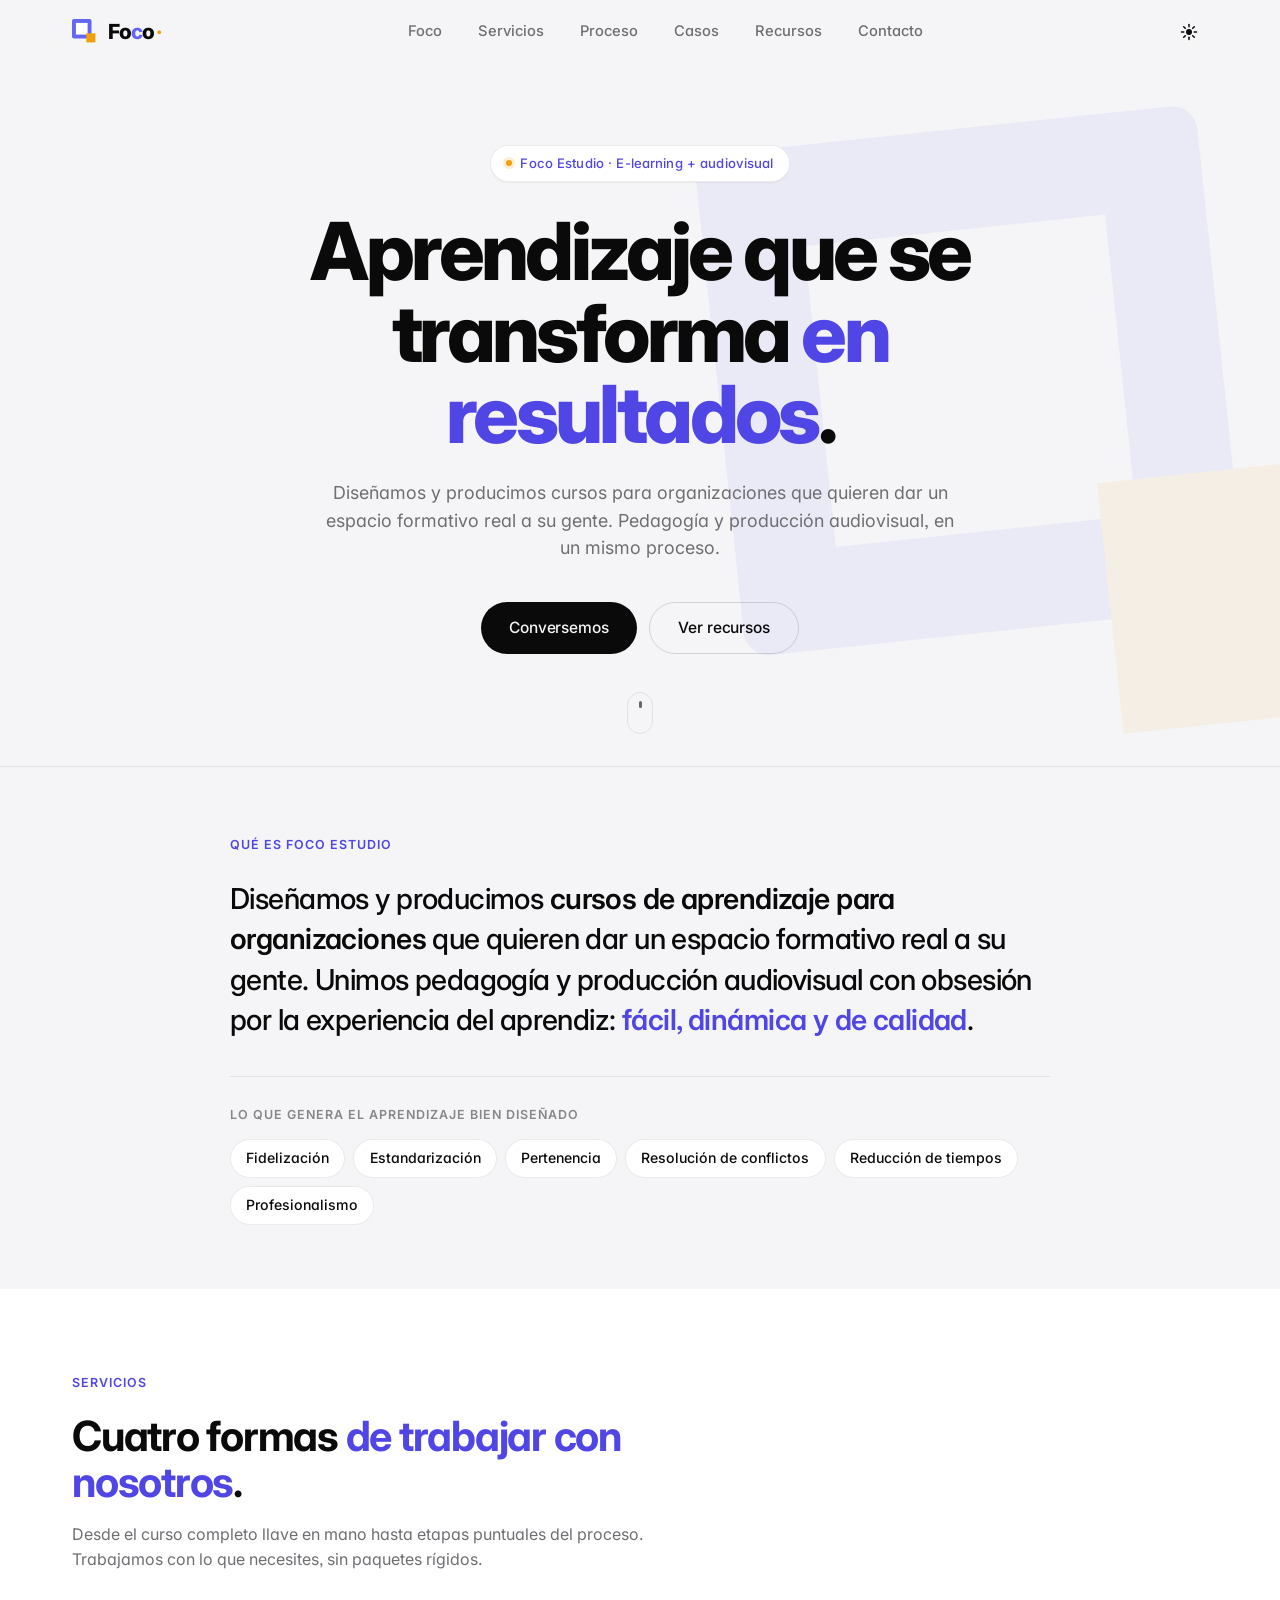
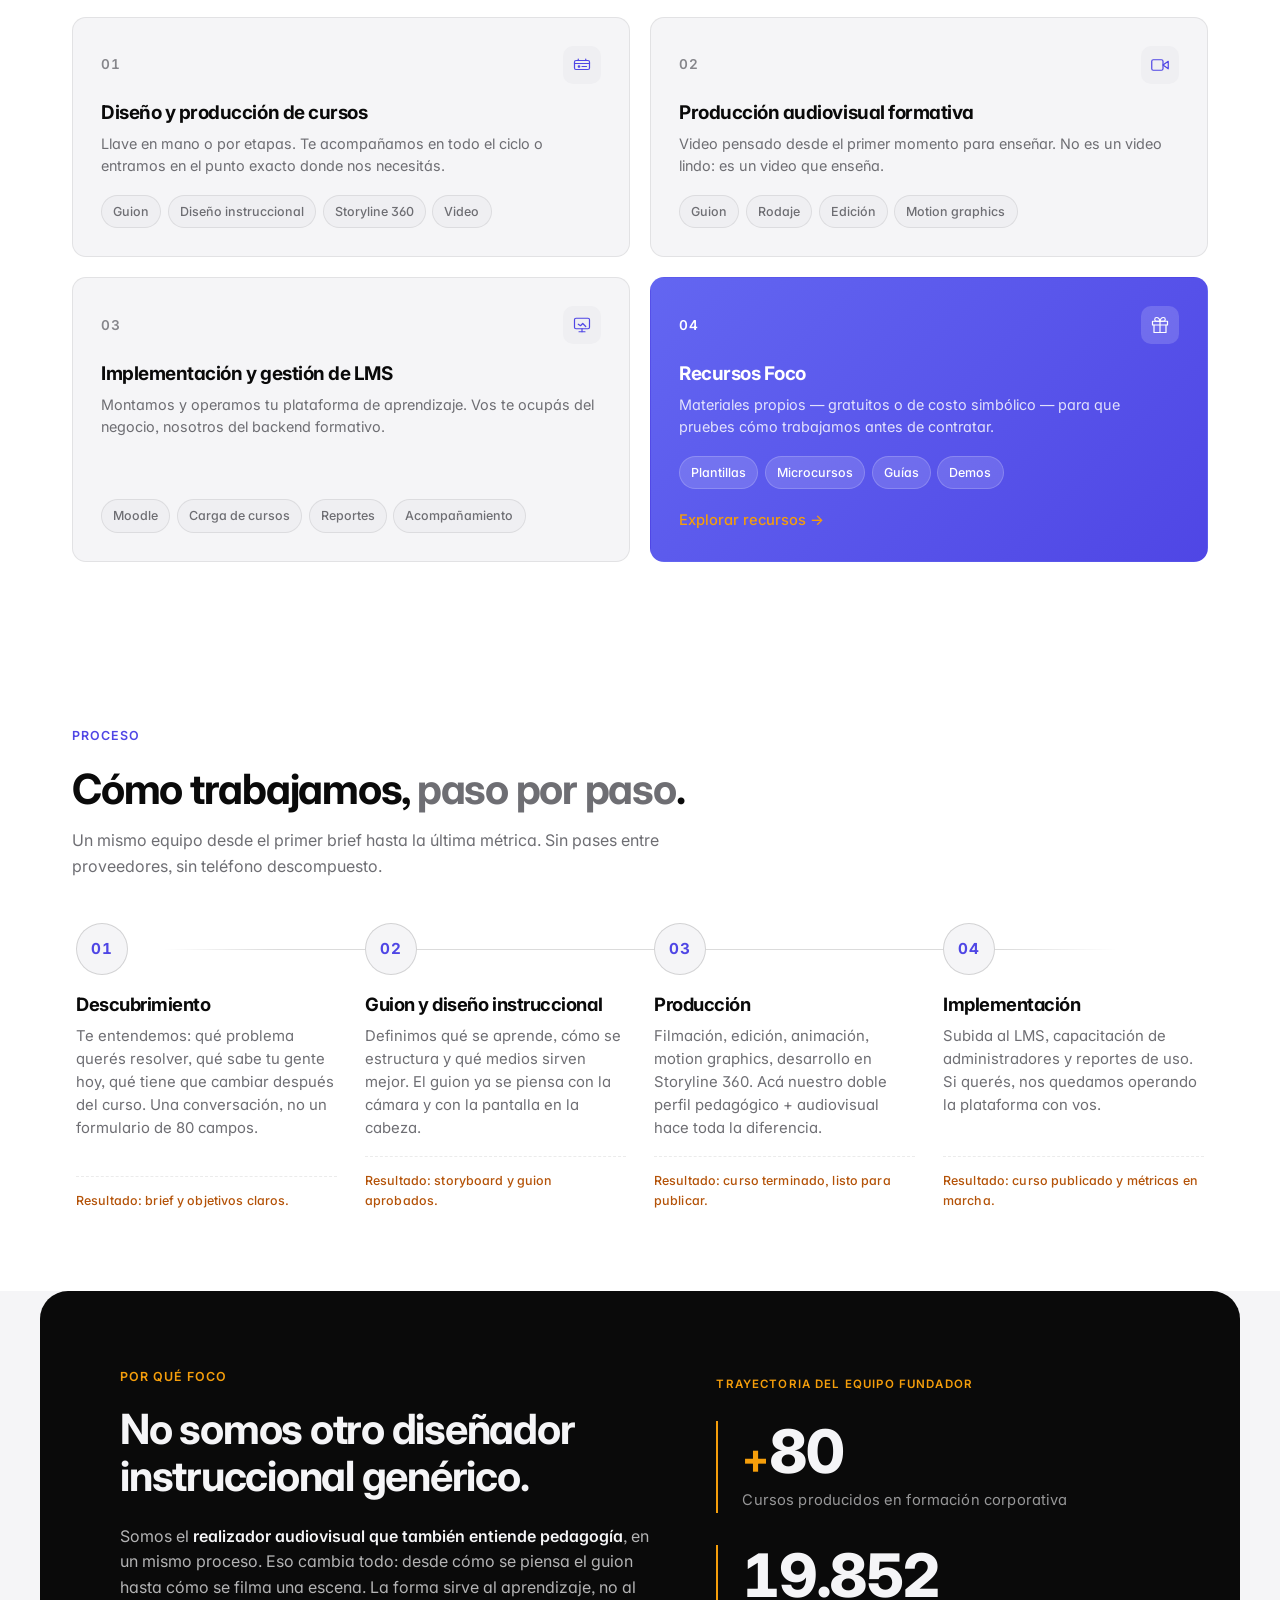
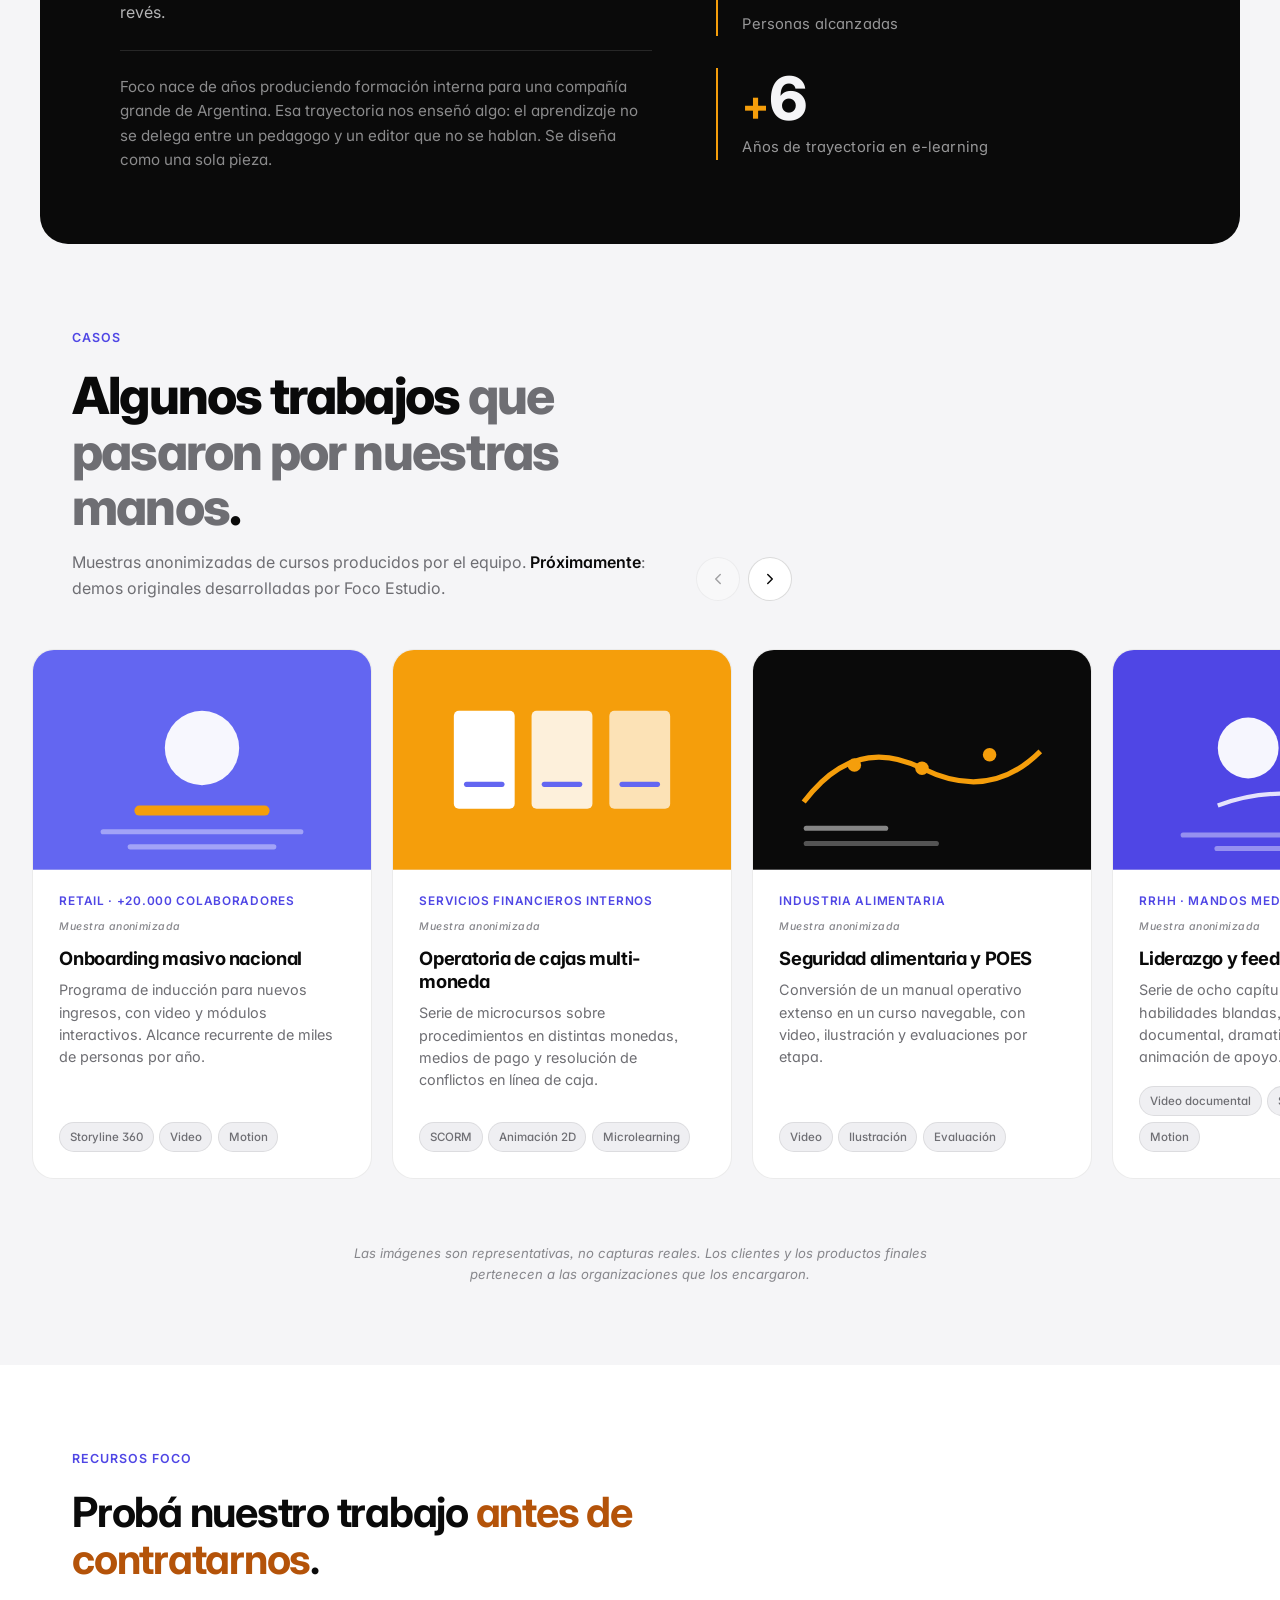
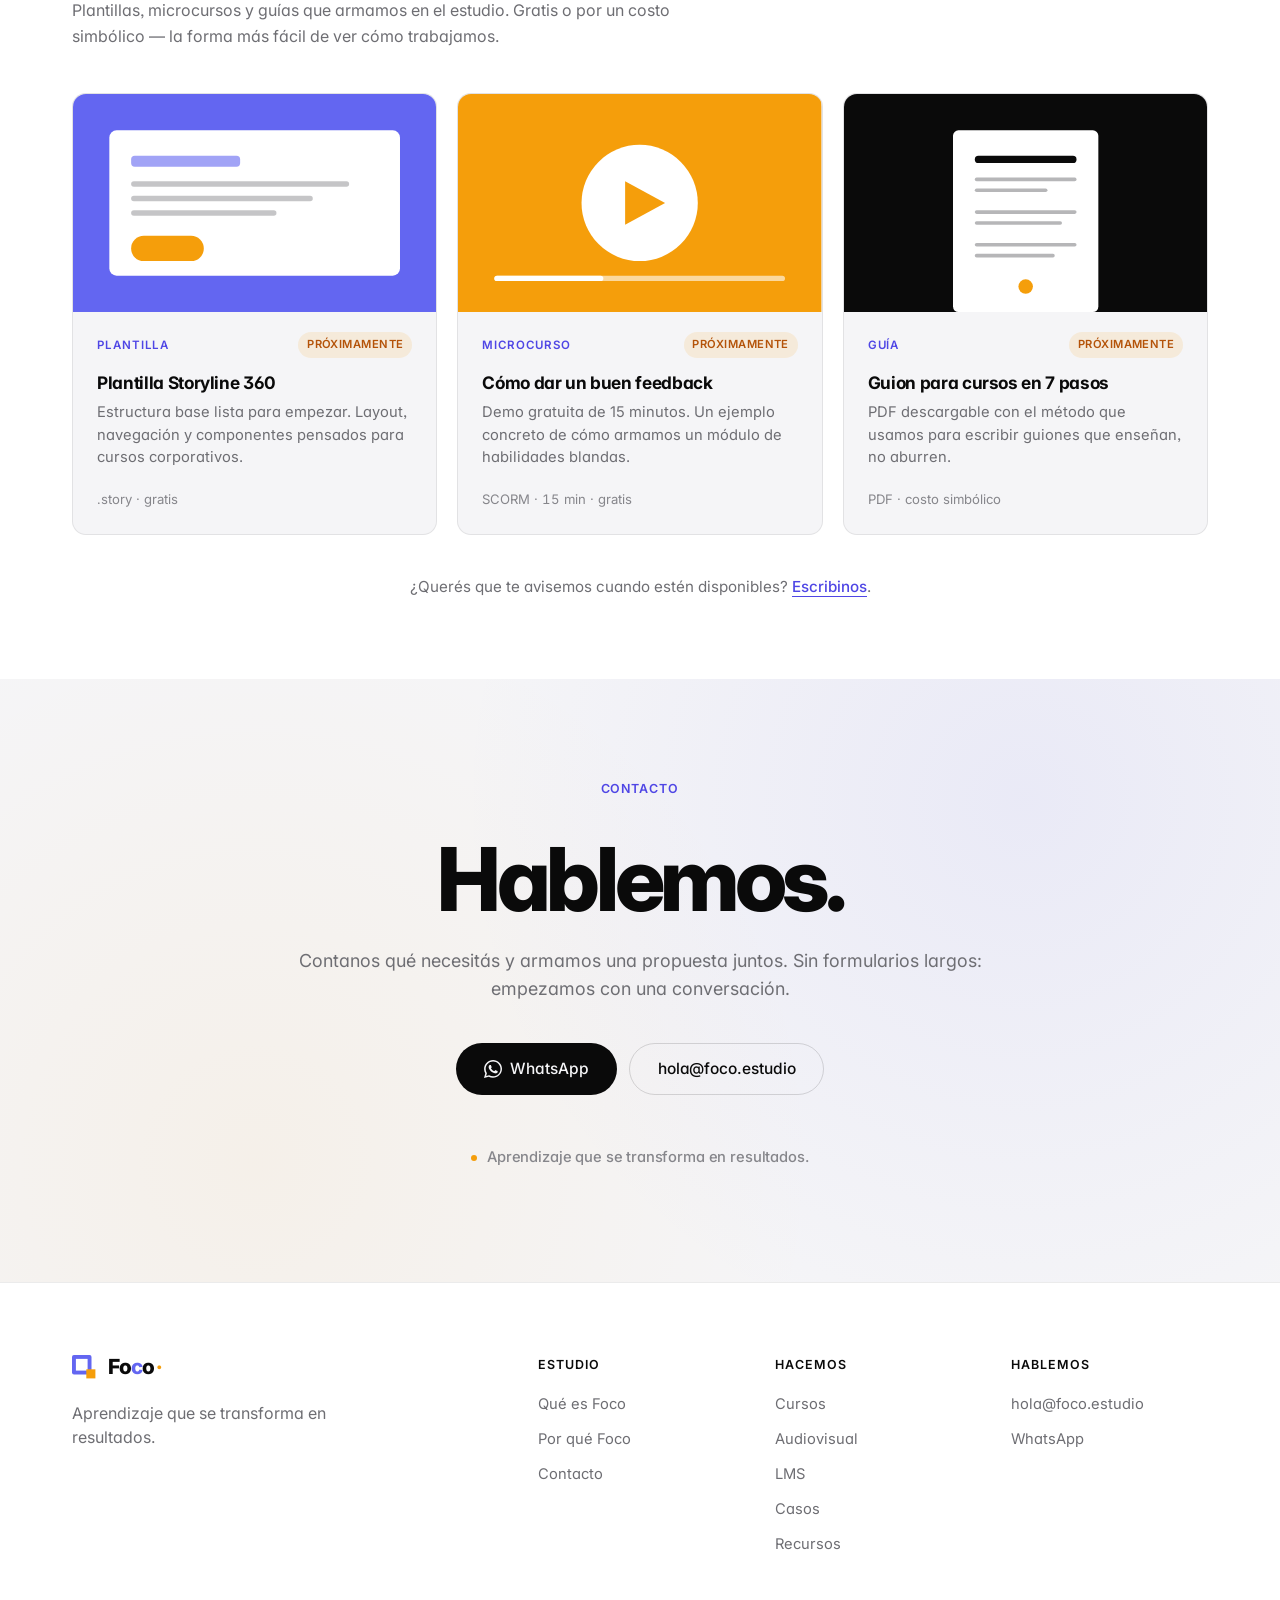
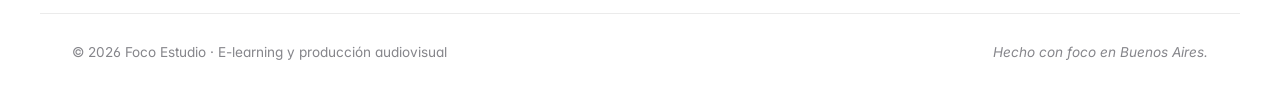
==== index.html @ a2198b1a "Add files via upload" ====
<!DOCTYPE html>
<html lang="es" data-theme="light">
<head>
  <meta charset="UTF-8">
  <meta name="viewport" content="width=device-width, initial-scale=1.0">
  <title>Foco Estudio — Aprendizaje que se transforma en resultados</title>
  <meta name="description" content="Foco Estudio diseña y produce cursos de aprendizaje para organizaciones. Une pedagogía y producción audiovisual con obsesión por la experiencia del aprendiz.">
  <meta name="theme-color" id="theme-color-meta" content="#f5f5f7">
  <link rel="canonical" href="https://focoestudio.com.ar/">
  <meta property="og:title" content="Foco Estudio — Aprendizaje que se transforma en resultados">
  <meta property="og:description" content="Estudio de e-learning y producción audiovisual. Diseñamos y producimos cursos para organizaciones que quieren dar un espacio formativo real a su gente.">
  <meta property="og:site_name" content="Foco Estudio">
  <meta property="og:type" content="website">
  <meta property="og:url" content="https://focoestudio.com.ar/">
  <meta property="og:image" content="https://focoestudio.com.ar/og-image.png">
  <meta property="og:image:width" content="1200">
  <meta property="og:image:height" content="630">
  <meta name="twitter:card" content="summary_large_image">
  <meta name="twitter:title" content="Foco Estudio — Aprendizaje que se transforma en resultados">
  <meta name="twitter:description" content="Estudio de e-learning y producción audiovisual. Diseñamos y producimos cursos para organizaciones que quieren dar un espacio formativo real a su gente.">
  <meta name="twitter:image" content="https://focoestudio.com.ar/og-image.png">

  <link rel="icon" type="image/svg+xml" href="data:image/svg+xml,%3Csvg xmlns='http://www.w3.org/2000/svg' viewBox='0 0 40 40'%3E%3Crect width='30' height='30' rx='3' fill='%236366f1'/%3E%3Crect x='6' y='6' width='18' height='18' fill='%23ffffff'/%3E%3Crect x='22' y='22' width='14' height='14' fill='%23f59e0b'/%3E%3C/svg%3E">

  <link rel="preconnect" href="https://fonts.googleapis.com">
  <link rel="preconnect" href="https://fonts.gstatic.com" crossorigin>
  <link href="https://fonts.googleapis.com/css2?family=Inter:wght@300;400;500;600;700;800;900&display=swap" rel="stylesheet">

  <link rel="stylesheet" href="style.css">
  <script>
    (function () {
      try {
        var stored = localStorage.getItem('foco-theme');
        var prefersDark = window.matchMedia('(prefers-color-scheme: dark)').matches;
        var theme = stored || (prefersDark ? 'dark' : 'light');
        document.documentElement.setAttribute('data-theme', theme);
        var meta = document.getElementById('theme-color-meta');
        if (meta) meta.setAttribute('content', theme === 'dark' ? '#0a0a0a' : '#f5f5f7');
      } catch (e) {}
    })();
  </script>
</head>
<body>

<a class="skip-link" href="#hero">Saltar al contenido</a>

<header class="nav" role="banner">
  <nav class="nav-inner" aria-label="Navegación principal">
    <a href="#hero" class="brand" aria-label="Foco Estudio — Ir al inicio">
      <svg class="brand-mark" viewBox="0 0 40 40" aria-hidden="true" focusable="false">
        <rect width="30" height="30" rx="3" fill="var(--indigo)"/>
        <rect x="6" y="6" width="18" height="18" fill="#ffffff"/>
        <rect x="22" y="22" width="14" height="14" fill="var(--amber)"/>
      </svg>
      <span class="brand-word" aria-hidden="true">
        <span>Fo</span><span class="brand-c">c</span><span>o</span><span class="brand-dot">·</span>
      </span>
    </a>

    <ul class="nav-links">
      <li><a href="#foco">Foco</a></li>
      <li><a href="#servicios">Servicios</a></li>
      <li><a href="#proceso">Proceso</a></li>
      <li><a href="#casos">Casos</a></li>
      <li><a href="#recursos">Recursos</a></li>
      <li><a href="#contacto">Contacto</a></li>
    </ul>

    <div class="nav-actions">
      <button class="theme-toggle" id="theme-toggle" type="button" aria-label="Cambiar entre modo claro y oscuro">
        <svg class="theme-icon theme-icon-sun" viewBox="0 0 24 24" aria-hidden="true" focusable="false">
          <circle cx="12" cy="12" r="4" fill="currentColor"/>
          <g stroke="currentColor" stroke-width="2" stroke-linecap="round">
            <line x1="12" y1="2" x2="12" y2="5"/>
            <line x1="12" y1="19" x2="12" y2="22"/>
            <line x1="2" y1="12" x2="5" y2="12"/>
            <line x1="19" y1="12" x2="22" y2="12"/>
            <line x1="4.93" y1="4.93" x2="7.05" y2="7.05"/>
            <line x1="16.95" y1="16.95" x2="19.07" y2="19.07"/>
            <line x1="4.93" y1="19.07" x2="7.05" y2="16.95"/>
            <line x1="16.95" y1="7.05" x2="19.07" y2="4.93"/>
          </g>
        </svg>
        <svg class="theme-icon theme-icon-moon" viewBox="0 0 24 24" aria-hidden="true" focusable="false">
          <path d="M21 12.79A9 9 0 1 1 11.21 3 7 7 0 0 0 21 12.79z" fill="currentColor"/>
        </svg>
      </button>
      <button class="menu-toggle" id="menu-toggle" type="button" aria-label="Abrir menú" aria-expanded="false" aria-controls="mobile-menu">
        <span></span><span></span><span></span>
      </button>
    </div>
  </nav>

  <div class="mobile-menu" id="mobile-menu" hidden>
    <ul>
      <li><a href="#foco">Foco</a></li>
      <li><a href="#servicios">Servicios</a></li>
      <li><a href="#proceso">Proceso</a></li>
      <li><a href="#casos">Casos</a></li>
      <li><a href="#por-que">Por qué</a></li>
      <li><a href="#recursos">Recursos</a></li>
      <li><a href="#contacto">Contacto</a></li>
    </ul>
  </div>
</header>

<main>
  <!-- ========== HERO ========== -->
  <section class="hero" id="hero">
    <div class="hero-bg" aria-hidden="true">
      <svg viewBox="0 0 400 400" class="hero-symbol" preserveAspectRatio="xMidYMid meet">
        <rect x="20" y="20" width="280" height="280" rx="14" fill="var(--indigo)"/>
        <rect x="76" y="76" width="168" height="168" fill="var(--bg)"/>
        <rect x="224" y="224" width="140" height="140" fill="var(--amber)"/>
      </svg>
    </div>

    <div class="hero-content">
      <span class="eyebrow">Foco Estudio · E-learning + audiovisual</span>
      <h1 class="hero-title">
        Aprendizaje que se transforma <span class="hero-accent">en resultados</span>.
      </h1>
      <p class="hero-sub">
        Diseñamos y producimos cursos para organizaciones que quieren dar un espacio formativo real a su gente. Pedagogía y producción audiovisual, en un mismo proceso.
      </p>
      <div class="hero-cta">
        <a href="#contacto" class="btn btn-primary">Conversemos</a>
        <a href="#recursos" class="btn btn-ghost">Ver recursos</a>
      </div>
    </div>

    <a href="#foco" class="hero-scroll" aria-label="Ir a la siguiente sección">
      <span></span>
    </a>
  </section>

  <!-- ========== QUÉ ES FOCO (narrativa) ========== -->
  <section class="section section-narrative section-divider" id="foco">
    <div class="section-inner">
      <div class="narrative reveal">
        <span class="section-eyebrow">Qué es Foco Estudio</span>
        <p class="narrative-lead">
          Diseñamos y producimos <strong>cursos de aprendizaje para organizaciones</strong> que quieren dar un espacio formativo real a su gente. Unimos pedagogía y producción audiovisual con obsesión por la experiencia del aprendiz: <em>fácil, dinámica y de calidad</em>.
        </p>
        <div class="narrative-foot">
          <span class="narrative-foot-label">Lo que genera el aprendizaje bien diseñado</span>
          <ul class="pills">
            <li>Fidelización</li>
            <li>Estandarización</li>
            <li>Pertenencia</li>
            <li>Resolución de conflictos</li>
            <li>Reducción de tiempos</li>
            <li>Profesionalismo</li>
          </ul>
        </div>
      </div>
    </div>
  </section>

  <!-- ========== SERVICIOS ========== -->
  <section class="section section-alt" id="servicios">
    <div class="section-inner">
      <header class="section-header reveal">
        <span class="section-eyebrow">Servicios</span>
        <h2 class="section-title">
          Cuatro formas <span class="text-indigo">de trabajar con nosotros</span>.
        </h2>
        <p class="section-lead">
          Desde el curso completo llave en mano hasta etapas puntuales del proceso. Trabajamos con lo que necesites, sin paquetes rígidos.
        </p>
      </header>

      <div class="services">
        <article class="service-card reveal">
          <div class="service-head">
            <span class="service-num">01</span>
            <span class="service-icon" aria-hidden="true">
              <svg viewBox="0 0 24 24" fill="none" stroke="currentColor" stroke-width="1.6" stroke-linecap="round" stroke-linejoin="round">
                <rect x="2" y="6" width="20" height="12" rx="2"/>
                <path d="M2 10h20"/>
                <path d="M7 6V4M17 6V4"/>
                <circle cx="8" cy="14" r="1" fill="currentColor"/>
                <path d="M12 14h6"/>
              </svg>
            </span>
          </div>
          <h3 class="service-title">Diseño y producción de cursos</h3>
          <p class="service-desc">Llave en mano o por etapas. Te acompañamos en todo el ciclo o entramos en el punto exacto donde nos necesitás.</p>
          <ul class="service-tags">
            <li>Guion</li>
            <li>Diseño instruccional</li>
            <li>Storyline 360</li>
            <li>Video</li>
          </ul>
        </article>

        <article class="service-card reveal">
          <div class="service-head">
            <span class="service-num">02</span>
            <span class="service-icon" aria-hidden="true">
              <svg viewBox="0 0 24 24" fill="none" stroke="currentColor" stroke-width="1.6" stroke-linecap="round" stroke-linejoin="round">
                <polygon points="23 7 16 12 23 17 23 7"/>
                <rect x="1" y="5" width="15" height="14" rx="2"/>
              </svg>
            </span>
          </div>
          <h3 class="service-title">Producción audiovisual formativa</h3>
          <p class="service-desc">Video pensado desde el primer momento para enseñar. No es un video lindo: es un video que enseña.</p>
          <ul class="service-tags">
            <li>Guion</li>
            <li>Rodaje</li>
            <li>Edición</li>
            <li>Motion graphics</li>
          </ul>
        </article>

        <article class="service-card reveal">
          <div class="service-head">
            <span class="service-num">03</span>
            <span class="service-icon" aria-hidden="true">
              <svg viewBox="0 0 24 24" fill="none" stroke="currentColor" stroke-width="1.6" stroke-linecap="round" stroke-linejoin="round">
                <rect x="2" y="3" width="20" height="14" rx="2"/>
                <line x1="8" y1="21" x2="16" y2="21"/>
                <line x1="12" y1="17" x2="12" y2="21"/>
                <path d="M7 11l3 2 3-3 4 4"/>
              </svg>
            </span>
          </div>
          <h3 class="service-title">Implementación y gestión de LMS</h3>
          <p class="service-desc">Montamos y operamos tu plataforma de aprendizaje. Vos te ocupás del negocio, nosotros del backend formativo.</p>
          <ul class="service-tags">
            <li>Moodle</li>
            <li>Carga de cursos</li>
            <li>Reportes</li>
            <li>Acompañamiento</li>
          </ul>
        </article>

        <article class="service-card service-card-feature reveal">
          <div class="service-head">
            <span class="service-num">04</span>
            <span class="service-icon" aria-hidden="true">
              <svg viewBox="0 0 24 24" fill="none" stroke="currentColor" stroke-width="1.6" stroke-linecap="round" stroke-linejoin="round">
                <polyline points="20 12 20 22 4 22 4 12"/>
                <rect x="2" y="7" width="20" height="5"/>
                <line x1="12" y1="22" x2="12" y2="7"/>
                <path d="M12 7H7.5a2.5 2.5 0 0 1 0-5C11 2 12 7 12 7z"/>
                <path d="M12 7h4.5a2.5 2.5 0 0 0 0-5C13 2 12 7 12 7z"/>
              </svg>
            </span>
          </div>
          <h3 class="service-title">Recursos Foco</h3>
          <p class="service-desc">Materiales propios — gratuitos o de costo simbólico — para que pruebes cómo trabajamos antes de contratar.</p>
          <ul class="service-tags">
            <li>Plantillas</li>
            <li>Microcursos</li>
            <li>Guías</li>
            <li>Demos</li>
          </ul>
          <a href="#recursos" class="service-link">Explorar recursos →</a>
        </article>
      </div>
    </div>
  </section>

  <!-- ========== PROCESO ========== -->
  <section class="section section-alt" id="proceso">
    <div class="section-inner">
      <header class="section-header reveal">
        <span class="section-eyebrow">Proceso</span>
        <h2 class="section-title">
          Cómo trabajamos, <span class="text-muted">paso por paso</span>.
        </h2>
        <p class="section-lead">
          Un mismo equipo desde el primer brief hasta la última métrica. Sin pases entre proveedores, sin teléfono descompuesto.
        </p>
      </header>

      <ol class="process">
        <li class="process-step reveal">
          <div class="process-num">01</div>
          <h3 class="process-title">Descubrimiento</h3>
          <p class="process-desc">Te entendemos: qué problema querés resolver, qué sabe tu gente hoy, qué tiene que cambiar después del curso. Una conversación, no un formulario de 80 campos.</p>
          <span class="process-out">Resultado: brief y objetivos claros.</span>
        </li>
        <li class="process-step reveal">
          <div class="process-num">02</div>
          <h3 class="process-title">Guion y diseño instruccional</h3>
          <p class="process-desc">Definimos qué se aprende, cómo se estructura y qué medios sirven mejor. El guion ya se piensa con la cámara y con la pantalla en la cabeza.</p>
          <span class="process-out">Resultado: storyboard y guion aprobados.</span>
        </li>
        <li class="process-step reveal">
          <div class="process-num">03</div>
          <h3 class="process-title">Producción</h3>
          <p class="process-desc">Filmación, edición, animación, motion graphics, desarrollo en Storyline 360. Acá nuestro doble perfil pedagógico + audiovisual hace toda la diferencia.</p>
          <span class="process-out">Resultado: curso terminado, listo para publicar.</span>
        </li>
        <li class="process-step reveal">
          <div class="process-num">04</div>
          <h3 class="process-title">Implementación</h3>
          <p class="process-desc">Subida al LMS, capacitación de administradores y reportes de uso. Si querés, nos quedamos operando la plataforma con vos.</p>
          <span class="process-out">Resultado: curso publicado y métricas en marcha.</span>
        </li>
      </ol>
    </div>
  </section>

  <!-- ========== POR QUÉ FOCO ========== -->
  <section class="section section-dark" id="por-que">
    <div class="section-inner">
      <div class="why-grid">
        <header class="why-text reveal">
          <span class="section-eyebrow">Por qué Foco</span>
          <h2 class="section-title">
            No somos otro diseñador instruccional genérico.
          </h2>
          <p class="section-lead">
            Somos el <strong>realizador audiovisual que también entiende pedagogía</strong>, en un mismo proceso. Eso cambia todo: desde cómo se piensa el guion hasta cómo se filma una escena. La forma sirve al aprendizaje, no al revés.
          </p>
          <p class="why-note">
            Foco nace de años produciendo formación interna para una compañía grande de Argentina. Esa trayectoria nos enseñó algo: el aprendizaje no se delega entre un pedagogo y un editor que no se hablan. Se diseña como una sola pieza.
          </p>
        </header>

        <div class="stats-wrap">
          <span class="stats-eyebrow">Trayectoria del equipo fundador</span>
          <ul class="stats">
            <li class="stat reveal">
              <span class="stat-num"><span class="stat-plus">+</span>80</span>
              <span class="stat-label">Cursos producidos en formación corporativa</span>
            </li>
            <li class="stat reveal">
              <span class="stat-num">19.852</span>
              <span class="stat-label">Personas alcanzadas</span>
            </li>
            <li class="stat reveal">
              <span class="stat-num"><span class="stat-plus">+</span>6</span>
              <span class="stat-label">Años de trayectoria en e-learning</span>
            </li>
          </ul>
        </div>
      </div>
    </div>
  </section>

  <!-- ========== CASOS (primaria, carrusel horizontal) ========== -->
  <section class="section section-cases" id="casos">
    <div class="section-inner">
      <header class="section-header section-header-row reveal">
        <div class="section-header-text">
          <span class="section-eyebrow">Casos</span>
          <h2 class="section-title section-title-lg">
            Algunos trabajos <span class="text-muted">que pasaron por nuestras manos</span>.
          </h2>
          <p class="section-lead">
            Muestras anonimizadas de cursos producidos por el equipo. <strong>Próximamente</strong>: demos originales desarrolladas por Foco Estudio.
          </p>
        </div>
        <div class="cases-controls" role="group" aria-label="Navegar casos">
          <button class="cases-arrow" type="button" data-cases-prev aria-label="Caso anterior">
            <svg viewBox="0 0 24 24" fill="none" stroke="currentColor" stroke-width="2" stroke-linecap="round" stroke-linejoin="round" aria-hidden="true"><polyline points="15 18 9 12 15 6"/></svg>
          </button>
          <button class="cases-arrow" type="button" data-cases-next aria-label="Caso siguiente">
            <svg viewBox="0 0 24 24" fill="none" stroke="currentColor" stroke-width="2" stroke-linecap="round" stroke-linejoin="round" aria-hidden="true"><polyline points="9 18 15 12 9 6"/></svg>
          </button>
        </div>
      </header>
    </div>

    <div class="cases-scroller" data-cases-scroller tabindex="0" aria-label="Casos (deslizá o usá las flechas)">
        <article class="case-card reveal">
          <div class="case-visual case-v-1" aria-hidden="true">
            <svg viewBox="0 0 200 130" preserveAspectRatio="none">
              <rect width="200" height="130" fill="var(--indigo)"/>
              <circle cx="100" cy="58" r="22" fill="var(--bg-alt)" opacity="0.95"/>
              <rect x="60" y="92" width="80" height="6" rx="3" fill="var(--amber)"/>
              <rect x="40" y="106" width="120" height="3" rx="1.5" fill="var(--bg-alt)" opacity="0.4"/>
              <rect x="56" y="115" width="88" height="3" rx="1.5" fill="var(--bg-alt)" opacity="0.4"/>
            </svg>
          </div>
          <div class="case-body">
            <div class="case-meta">
              <span class="case-sector">Retail · +20.000 colaboradores</span>
              <span class="case-anon">Muestra anonimizada</span>
            </div>
            <h3 class="case-title">Onboarding masivo nacional</h3>
            <p class="case-desc">Programa de inducción para nuevos ingresos, con video y módulos interactivos. Alcance recurrente de miles de personas por año.</p>
            <ul class="case-tags">
              <li>Storyline 360</li>
              <li>Video</li>
              <li>Motion</li>
            </ul>
          </div>
        </article>

        <article class="case-card reveal">
          <div class="case-visual case-v-2" aria-hidden="true">
            <svg viewBox="0 0 200 130" preserveAspectRatio="none">
              <rect width="200" height="130" fill="var(--amber)"/>
              <rect x="36" y="36" width="36" height="58" rx="3" fill="var(--bg-alt)"/>
              <rect x="82" y="36" width="36" height="58" rx="3" fill="var(--bg-alt)" opacity="0.85"/>
              <rect x="128" y="36" width="36" height="58" rx="3" fill="var(--bg-alt)" opacity="0.7"/>
              <rect x="42" y="78" width="24" height="3" rx="1.5" fill="var(--indigo)"/>
              <rect x="88" y="78" width="24" height="3" rx="1.5" fill="var(--indigo)"/>
              <rect x="134" y="78" width="24" height="3" rx="1.5" fill="var(--indigo)"/>
            </svg>
          </div>
          <div class="case-body">
            <div class="case-meta">
              <span class="case-sector">Servicios financieros internos</span>
              <span class="case-anon">Muestra anonimizada</span>
            </div>
            <h3 class="case-title">Operatoria de cajas multi-moneda</h3>
            <p class="case-desc">Serie de microcursos sobre procedimientos en distintas monedas, medios de pago y resolución de conflictos en línea de caja.</p>
            <ul class="case-tags">
              <li>SCORM</li>
              <li>Animación 2D</li>
              <li>Microlearning</li>
            </ul>
          </div>
        </article>

        <article class="case-card reveal">
          <div class="case-visual case-v-3" aria-hidden="true">
            <svg viewBox="0 0 200 130" preserveAspectRatio="none">
              <rect width="200" height="130" fill="var(--text)"/>
              <path d="M30 90 Q60 50 100 70 T170 60" stroke="var(--amber)" stroke-width="3" fill="none"/>
              <circle cx="60" cy="68" r="4" fill="var(--amber)"/>
              <circle cx="100" cy="70" r="4" fill="var(--amber)"/>
              <circle cx="140" cy="62" r="4" fill="var(--amber)"/>
              <rect x="30" y="104" width="50" height="3" rx="1.5" fill="var(--bg-alt)" opacity="0.5"/>
              <rect x="30" y="113" width="80" height="3" rx="1.5" fill="var(--bg-alt)" opacity="0.3"/>
            </svg>
          </div>
          <div class="case-body">
            <div class="case-meta">
              <span class="case-sector">Industria alimentaria</span>
              <span class="case-anon">Muestra anonimizada</span>
            </div>
            <h3 class="case-title">Seguridad alimentaria y POES</h3>
            <p class="case-desc">Conversión de un manual operativo extenso en un curso navegable, con video, ilustración y evaluaciones por etapa.</p>
            <ul class="case-tags">
              <li>Video</li>
              <li>Ilustración</li>
              <li>Evaluación</li>
            </ul>
          </div>
        </article>

        <article class="case-card reveal">
          <div class="case-visual case-v-4" aria-hidden="true">
            <svg viewBox="0 0 200 130" preserveAspectRatio="none">
              <rect width="200" height="130" fill="var(--indigo-dark)"/>
              <circle cx="80" cy="58" r="18" fill="var(--bg-alt)" opacity="0.95"/>
              <circle cx="120" cy="58" r="18" fill="var(--amber)"/>
              <path d="M62 92 Q100 78 138 92" stroke="var(--bg-alt)" stroke-width="2.5" fill="none" opacity="0.85"/>
              <rect x="40" y="108" width="120" height="3" rx="1.5" fill="var(--bg-alt)" opacity="0.4"/>
              <rect x="60" y="116" width="80" height="3" rx="1.5" fill="var(--bg-alt)" opacity="0.4"/>
            </svg>
          </div>
          <div class="case-body">
            <div class="case-meta">
              <span class="case-sector">RRHH · Mandos medios</span>
              <span class="case-anon">Muestra anonimizada</span>
            </div>
            <h3 class="case-title">Liderazgo y feedback</h3>
            <p class="case-desc">Serie de ocho capítulos sobre habilidades blandas, con video documental, dramatizaciones y animación de apoyo.</p>
            <ul class="case-tags">
              <li>Video documental</li>
              <li>Storyline 360</li>
              <li>Motion</li>
            </ul>
          </div>
        </article>

        <article class="case-card reveal">
          <div class="case-visual case-v-5" aria-hidden="true">
            <svg viewBox="0 0 200 130" preserveAspectRatio="none">
              <rect width="200" height="130" fill="var(--bg-soft)"/>
              <rect x="30" y="40" width="50" height="50" rx="4" fill="var(--indigo)"/>
              <rect x="86" y="40" width="50" height="50" rx="4" fill="var(--amber)"/>
              <rect x="142" y="40" width="28" height="50" rx="4" fill="var(--text)"/>
              <rect x="30" y="100" width="140" height="3" rx="1.5" fill="var(--text-muted)" opacity="0.4"/>
              <rect x="30" y="108" width="100" height="3" rx="1.5" fill="var(--text-muted)" opacity="0.3"/>
            </svg>
          </div>
          <div class="case-body">
            <div class="case-meta">
              <span class="case-sector">Logística y depósito</span>
              <span class="case-anon">Muestra anonimizada</span>
            </div>
            <h3 class="case-title">Picking y armado de pedidos</h3>
            <p class="case-desc">Capacitación operativa para armadores y choferes. Animación 3D del flujo del depósito + video en planta.</p>
            <ul class="case-tags">
              <li>Animación 3D</li>
              <li>Video en sitio</li>
              <li>SCORM</li>
            </ul>
          </div>
        </article>

        <article class="case-card reveal">
          <div class="case-visual case-v-6" aria-hidden="true">
            <svg viewBox="0 0 200 130" preserveAspectRatio="none">
              <rect width="200" height="130" fill="var(--amber-dark)"/>
              <path d="M100 36 L114 64 L144 68 L122 88 L128 118 L100 102 L72 118 L78 88 L56 68 L86 64 Z" fill="var(--bg-alt)" opacity="0.95"/>
            </svg>
          </div>
          <div class="case-body">
            <div class="case-meta">
              <span class="case-sector">Salud ocupacional</span>
              <span class="case-anon">Muestra anonimizada</span>
            </div>
            <h3 class="case-title">Prevención cardiovascular</h3>
            <p class="case-desc">Curso corto de hábitos saludables para servicio médico de empresa. Video formativo + materiales descargables.</p>
            <ul class="case-tags">
              <li>Video</li>
              <li>PDF</li>
              <li>Microlearning</li>
            </ul>
          </div>
        </article>
    </div>

    <div class="section-inner">
      <p class="cases-note reveal">
        Las imágenes son representativas, no capturas reales. Los clientes y los productos finales pertenecen a las organizaciones que los encargaron.
      </p>
    </div>
  </section>

  <!-- ========== RECURSOS ========== -->
  <section class="section section-alt" id="recursos">
    <div class="section-inner">
      <header class="section-header reveal">
        <span class="section-eyebrow">Recursos Foco</span>
        <h2 class="section-title">
          Probá nuestro trabajo <span class="text-amber">antes de contratarnos</span>.
        </h2>
        <p class="section-lead">
          Plantillas, microcursos y guías que armamos en el estudio. Gratis o por un costo simbólico — la forma más fácil de ver cómo trabajamos.
        </p>
      </header>

      <div class="resources">
        <article class="resource-card reveal">
          <div class="resource-visual" aria-hidden="true">
            <svg viewBox="0 0 200 120" preserveAspectRatio="none">
              <rect width="200" height="120" fill="var(--indigo)"/>
              <rect x="20" y="20" width="160" height="80" rx="4" fill="var(--bg-alt)"/>
              <rect x="32" y="34" width="60" height="6" rx="2" fill="var(--indigo)" opacity="0.6"/>
              <rect x="32" y="48" width="120" height="3" rx="1.5" fill="var(--text-muted)" opacity="0.4"/>
              <rect x="32" y="56" width="100" height="3" rx="1.5" fill="var(--text-muted)" opacity="0.4"/>
              <rect x="32" y="64" width="80" height="3" rx="1.5" fill="var(--text-muted)" opacity="0.4"/>
              <rect x="32" y="78" width="40" height="14" rx="7" fill="var(--amber)"/>
            </svg>
          </div>
          <div class="resource-body">
            <div class="resource-meta">
              <span class="resource-type">Plantilla</span>
              <span class="resource-badge">Próximamente</span>
            </div>
            <h3 class="resource-title">Plantilla Storyline 360</h3>
            <p class="resource-desc">Estructura base lista para empezar. Layout, navegación y componentes pensados para cursos corporativos.</p>
            <span class="resource-format">.story · gratis</span>
          </div>
        </article>

        <article class="resource-card reveal">
          <div class="resource-visual" aria-hidden="true">
            <svg viewBox="0 0 200 120" preserveAspectRatio="none">
              <rect width="200" height="120" fill="var(--amber)"/>
              <circle cx="100" cy="60" r="32" fill="var(--bg-alt)"/>
              <polygon points="92,48 92,72 114,60" fill="var(--amber)"/>
              <rect x="20" y="100" width="160" height="3" rx="1.5" fill="var(--bg-alt)" opacity="0.6"/>
              <rect x="20" y="100" width="60" height="3" rx="1.5" fill="var(--bg-alt)"/>
            </svg>
          </div>
          <div class="resource-body">
            <div class="resource-meta">
              <span class="resource-type">Microcurso</span>
              <span class="resource-badge">Próximamente</span>
            </div>
            <h3 class="resource-title">Cómo dar un buen feedback</h3>
            <p class="resource-desc">Demo gratuita de 15 minutos. Un ejemplo concreto de cómo armamos un módulo de habilidades blandas.</p>
            <span class="resource-format">SCORM · 15 min · gratis</span>
          </div>
        </article>

        <article class="resource-card reveal">
          <div class="resource-visual" aria-hidden="true">
            <svg viewBox="0 0 200 120" preserveAspectRatio="none">
              <rect width="200" height="120" fill="var(--text)"/>
              <rect x="60" y="20" width="80" height="100" rx="3" fill="var(--bg-alt)"/>
              <rect x="72" y="34" width="56" height="4" rx="2" fill="var(--text)"/>
              <rect x="72" y="46" width="56" height="2" rx="1" fill="var(--text-muted)" opacity="0.5"/>
              <rect x="72" y="52" width="40" height="2" rx="1" fill="var(--text-muted)" opacity="0.5"/>
              <rect x="72" y="64" width="56" height="2" rx="1" fill="var(--text-muted)" opacity="0.5"/>
              <rect x="72" y="70" width="48" height="2" rx="1" fill="var(--text-muted)" opacity="0.5"/>
              <rect x="72" y="82" width="56" height="2" rx="1" fill="var(--text-muted)" opacity="0.5"/>
              <rect x="72" y="88" width="44" height="2" rx="1" fill="var(--text-muted)" opacity="0.5"/>
              <circle cx="100" cy="106" r="4" fill="var(--amber)"/>
            </svg>
          </div>
          <div class="resource-body">
            <div class="resource-meta">
              <span class="resource-type">Guía</span>
              <span class="resource-badge">Próximamente</span>
            </div>
            <h3 class="resource-title">Guion para cursos en 7 pasos</h3>
            <p class="resource-desc">PDF descargable con el método que usamos para escribir guiones que enseñan, no aburren.</p>
            <span class="resource-format">PDF · costo simbólico</span>
          </div>
        </article>
      </div>

      <p class="resources-note reveal">
        ¿Querés que te avisemos cuando estén disponibles? <a href="#contacto">Escribinos</a>.
      </p>
    </div>
  </section>

  <!-- ========== CONTACTO ========== -->
  <section class="section section-contact" id="contacto">
    <div class="section-inner">
      <div class="contact reveal">
        <span class="section-eyebrow">Contacto</span>
        <h2 class="contact-title">Hablemos.</h2>
        <p class="contact-lead">
          Contanos qué necesitás y armamos una propuesta juntos. Sin formularios largos: empezamos con una conversación.
        </p>

        <div class="contact-actions">
          <a href="https://wa.me/5491100000000?text=Hola%20Foco%2C%20me%20interesa..." class="btn btn-primary btn-wa" target="_blank" rel="noopener">
            <svg viewBox="0 0 24 24" aria-hidden="true" fill="currentColor">
              <path d="M17.5 14.4c-.3-.1-1.7-.8-2-.9-.3-.1-.5-.1-.7.1-.2.3-.7.9-.9 1.1-.2.2-.3.2-.6.1-.3-.1-1.2-.4-2.3-1.4-.9-.8-1.4-1.7-1.6-2-.2-.3 0-.5.1-.6.1-.1.3-.3.4-.5.1-.2.2-.3.3-.5.1-.2 0-.4 0-.5-.1-.1-.7-1.6-.9-2.2-.2-.6-.5-.5-.7-.5h-.6c-.2 0-.5.1-.8.4-.3.3-1 1-1 2.5s1.1 2.9 1.2 3.1c.1.2 2.1 3.2 5.1 4.5.7.3 1.3.5 1.7.6.7.2 1.4.2 1.9.1.6-.1 1.7-.7 2-1.4.2-.7.2-1.2.2-1.4-.1-.2-.3-.2-.6-.4z"/>
              <path d="M20.5 3.5C18.3 1.2 15.3 0 12.1 0 5.5 0 .1 5.4.1 12c0 2.1.5 4.1 1.6 5.9L0 24l6.3-1.6c1.7.9 3.7 1.4 5.7 1.4 6.6 0 12-5.4 12-12 0-3.2-1.2-6.2-3.5-8.3zM12.1 21.8c-1.8 0-3.5-.5-5.1-1.4l-.4-.2-3.7 1 1-3.6-.2-.4c-1-1.6-1.5-3.5-1.5-5.3 0-5.5 4.5-9.9 9.9-9.9 2.7 0 5.2 1 7 2.9 1.9 1.9 2.9 4.4 2.9 7 0 5.6-4.5 9.9-9.9 9.9z"/>
            </svg>
            <span>WhatsApp</span>
          </a>
          <a href="mailto:hola@foco.estudio" class="btn btn-ghost">hola@foco.estudio</a>
        </div>

        <p class="contact-tagline">
          <span class="contact-tagline-dot" aria-hidden="true"></span>
          Aprendizaje que se transforma en resultados.
        </p>
      </div>
    </div>
  </section>
</main>

<!-- ========== FOOTER ========== -->
<footer class="footer">
  <div class="footer-inner">
    <div class="footer-brand">
      <a href="#hero" class="brand" aria-label="Foco Estudio — Ir al inicio">
        <svg class="brand-mark" viewBox="0 0 40 40" aria-hidden="true" focusable="false">
          <rect width="30" height="30" rx="3" fill="var(--indigo)"/>
          <rect x="6" y="6" width="18" height="18" fill="#ffffff"/>
          <rect x="22" y="22" width="14" height="14" fill="var(--amber)"/>
        </svg>
        <span class="brand-word" aria-hidden="true">
          <span>Fo</span><span class="brand-c">c</span><span>o</span><span class="brand-dot">·</span>
        </span>
      </a>
      <p class="footer-tagline">Aprendizaje que se transforma en resultados.</p>
    </div>

    <nav class="footer-nav" aria-label="Navegación de pie">
      <div class="footer-col">
        <h4>Estudio</h4>
        <ul>
          <li><a href="#foco">Qué es Foco</a></li>
          <li><a href="#por-que">Por qué Foco</a></li>
          <li><a href="#contacto">Contacto</a></li>
        </ul>
      </div>
      <div class="footer-col">
        <h4>Hacemos</h4>
        <ul>
          <li><a href="#servicios">Cursos</a></li>
          <li><a href="#servicios">Audiovisual</a></li>
          <li><a href="#servicios">LMS</a></li>
          <li><a href="#casos">Casos</a></li>
          <li><a href="#recursos">Recursos</a></li>
        </ul>
      </div>
      <div class="footer-col">
        <h4>Hablemos</h4>
        <ul>
          <li><a href="mailto:hola@foco.estudio">hola@foco.estudio</a></li>
          <li><a href="https://wa.me/5491100000000" target="_blank" rel="noopener">WhatsApp</a></li>
        </ul>
      </div>
    </nav>
  </div>

  <div class="footer-bottom">
    <span>© <span id="year">2026</span> Foco Estudio · E-learning y producción audiovisual</span>
    <span class="footer-meta">Hecho con foco en Buenos Aires.</span>
  </div>
</footer>

<script>
  // Theme toggle
  (function () {
    var root = document.documentElement;
    var toggle = document.getElementById('theme-toggle');
    var meta = document.getElementById('theme-color-meta');
    if (!toggle) return;
    toggle.addEventListener('click', function () {
      var current = root.getAttribute('data-theme') || 'light';
      var next = current === 'dark' ? 'light' : 'dark';
      root.setAttribute('data-theme', next);
      if (meta) meta.setAttribute('content', next === 'dark' ? '#0a0a0a' : '#f5f5f7');
      try { localStorage.setItem('foco-theme', next); } catch (e) {}
    });
  })();

  // Mobile menu
  (function () {
    var btn = document.getElementById('menu-toggle');
    var menu = document.getElementById('mobile-menu');
    if (!btn || !menu) return;
    btn.addEventListener('click', function () {
      var open = btn.getAttribute('aria-expanded') === 'true';
      btn.setAttribute('aria-expanded', String(!open));
      btn.classList.toggle('is-open', !open);
      menu.hidden = open;
    });
    menu.addEventListener('click', function (e) {
      if (e.target.tagName === 'A') {
        btn.setAttribute('aria-expanded', 'false');
        btn.classList.remove('is-open');
        menu.hidden = true;
      }
    });
  })();

  // Nav scroll state
  (function () {
    var nav = document.querySelector('.nav');
    if (!nav) return;
    var onScroll = function () {
      nav.classList.toggle('is-scrolled', window.scrollY > 8);
    };
    onScroll();
    window.addEventListener('scroll', onScroll, { passive: true });
  })();

  // Reveal on scroll
  (function () {
    var items = document.querySelectorAll('.reveal');
    if (!items.length || !('IntersectionObserver' in window)) {
      items.forEach(function (el) { el.classList.add('is-visible'); });
      return;
    }
    var io = new IntersectionObserver(function (entries) {
      entries.forEach(function (entry) {
        if (entry.isIntersecting) {
          entry.target.classList.add('is-visible');
          io.unobserve(entry.target);
        }
      });
    }, { threshold: 0.12, rootMargin: '0px 0px -60px 0px' });
    items.forEach(function (el) { io.observe(el); });
  })();

  // Casos carousel
  (function () {
    var scroller = document.querySelector('[data-cases-scroller]');
    var prev = document.querySelector('[data-cases-prev]');
    var next = document.querySelector('[data-cases-next]');
    if (!scroller || !prev || !next) return;

    var step = function () {
      var card = scroller.querySelector('.case-card');
      if (!card) return 320;
      var styles = window.getComputedStyle(scroller);
      var gap = parseFloat(styles.columnGap || styles.gap || 20) || 20;
      return card.getBoundingClientRect().width + gap;
    };

    var updateArrows = function () {
      var max = scroller.scrollWidth - scroller.clientWidth - 1;
      prev.disabled = scroller.scrollLeft <= 0;
      next.disabled = scroller.scrollLeft >= max;
    };

    prev.addEventListener('click', function () {
      scroller.scrollBy({ left: -step(), behavior: 'smooth' });
    });
    next.addEventListener('click', function () {
      scroller.scrollBy({ left: step(), behavior: 'smooth' });
    });
    scroller.addEventListener('keydown', function (e) {
      if (e.key === 'ArrowLeft') {
        e.preventDefault();
        scroller.scrollBy({ left: -step(), behavior: 'smooth' });
      } else if (e.key === 'ArrowRight') {
        e.preventDefault();
        scroller.scrollBy({ left: step(), behavior: 'smooth' });
      } else if (e.key === 'Home') {
        e.preventDefault();
        scroller.scrollTo({ left: 0, behavior: 'smooth' });
      } else if (e.key === 'End') {
        e.preventDefault();
        scroller.scrollTo({ left: scroller.scrollWidth, behavior: 'smooth' });
      }
    });
    scroller.addEventListener('scroll', updateArrows, { passive: true });
    window.addEventListener('resize', updateArrows);
    updateArrows();
  })();

  // Year
  (function () {
    var y = document.getElementById('year');
    if (y) y.textContent = new Date().getFullYear();
  })();
</script>

</body>
</html>
---- style.css ----
:root {
  /* Brand */
  --indigo: #6366f1;
  --indigo-dark: #4f46e5;
  --amber: #f59e0b;
  --amber-dark: #d97706;
  --black: #0a0a0a;
  --white: #f5f5f7;

  /* Layout */
  --page-max: 1200px;
  --page-pad: 2rem;
  --nav-h: 64px;
  --radius: 14px;
  --radius-lg: 22px;
  --radius-xl: 28px;

  /* Light theme tokens */
  --bg: #f5f5f7;
  --bg-alt: #ffffff;
  --bg-soft: #efeff2;
  --bg-deep: #0a0a0a;
  --text: #0a0a0a;
  --text-muted: #6e6e73;
  --text-subtle: #86868b;
  --border: rgba(0, 0, 0, 0.08);
  --border-strong: rgba(0, 0, 0, 0.14);
  --nav-bg: rgba(245, 245, 247, 0.72);
  --indigo-text: #4f46e5;
  --amber-text: #b45309;
  --shadow-sm: 0 1px 2px rgba(0, 0, 0, 0.04), 0 1px 1px rgba(0, 0, 0, 0.02);
  --shadow-md: 0 8px 24px rgba(0, 0, 0, 0.06), 0 2px 6px rgba(0, 0, 0, 0.04);
  --shadow-lg: 0 24px 48px rgba(0, 0, 0, 0.08), 0 4px 12px rgba(0, 0, 0, 0.04);
}

[data-theme="dark"] {
  --bg: #0a0a0a;
  --bg-alt: #161616;
  --bg-soft: #1d1d1f;
  --bg-deep: #f5f5f7;
  --text: #f5f5f7;
  --text-muted: #a1a1a6;
  --text-subtle: #86868b;
  --border: rgba(255, 255, 255, 0.1);
  --border-strong: rgba(255, 255, 255, 0.18);
  --nav-bg: rgba(10, 10, 10, 0.72);
  --indigo-text: #a5b4fc;
  --amber-text: #fbbf24;
  --shadow-sm: 0 1px 2px rgba(0, 0, 0, 0.4);
  --shadow-md: 0 12px 32px rgba(0, 0, 0, 0.5), 0 2px 8px rgba(0, 0, 0, 0.3);
  --shadow-lg: 0 24px 60px rgba(0, 0, 0, 0.7), 0 4px 16px rgba(0, 0, 0, 0.4);
}

/* ---------- Reset ---------- */
*, *::before, *::after {
  box-sizing: border-box;
  margin: 0;
  padding: 0;
}

html {
  scroll-behavior: smooth;
  scroll-padding-top: calc(var(--nav-h) + 1rem);
  -webkit-text-size-adjust: 100%;
}

body {
  font-family: 'Inter', -apple-system, BlinkMacSystemFont, 'Segoe UI', sans-serif;
  font-size: 16px;
  line-height: 1.6;
  color: var(--text);
  background: var(--bg);
  -webkit-font-smoothing: antialiased;
  -moz-osx-font-smoothing: grayscale;
  font-feature-settings: "cv11", "ss01", "ss03";
  overflow-x: hidden;
  transition: background-color 0.4s ease, color 0.4s ease;
}

a { color: inherit; text-decoration: none; }
button { font: inherit; border: 0; background: none; color: inherit; cursor: pointer; }
ul, ol { list-style: none; }
img, svg { display: block; max-width: 100%; }
strong { font-weight: 600; color: var(--text); }
::selection { background: var(--indigo); color: #fff; }

.skip-link {
  position: absolute;
  top: -40px; left: 8px;
  padding: 8px 14px;
  background: var(--text); color: var(--bg);
  border-radius: 8px;
  z-index: 200;
  font-size: 0.9rem; font-weight: 500;
  transition: top 0.2s ease;
}
.skip-link:focus { top: 8px; }

:focus-visible {
  outline: 2px solid var(--indigo);
  outline-offset: 3px;
  border-radius: 6px;
}

/* ---------- Reveal animation ---------- */
.reveal {
  opacity: 0;
  transform: translateY(24px);
  transition: opacity 0.7s cubic-bezier(0.16, 1, 0.3, 1),
              transform 0.7s cubic-bezier(0.16, 1, 0.3, 1);
}
.reveal.is-visible {
  opacity: 1;
  transform: translateY(0);
}

/* ---------- Nav ---------- */
.nav {
  position: sticky;
  top: 0;
  z-index: 100;
  background: var(--nav-bg);
  backdrop-filter: saturate(180%) blur(20px);
  -webkit-backdrop-filter: saturate(180%) blur(20px);
  border-bottom: 1px solid transparent;
  transition: background-color 0.4s ease, border-color 0.3s ease;
}
.nav.is-scrolled { border-bottom-color: var(--border); }

.nav-inner {
  max-width: var(--page-max);
  margin: 0 auto;
  padding: 0 var(--page-pad);
  height: var(--nav-h);
  display: flex;
  align-items: center;
  justify-content: space-between;
  gap: 2rem;
}

.brand {
  display: inline-flex;
  align-items: center;
  gap: 0.6rem;
  flex-shrink: 0;
  transition: opacity 0.2s ease;
}
.brand:hover { opacity: 0.85; }
.brand-mark { width: 26px; height: 26px; flex-shrink: 0; }
.brand-word {
  font-weight: 800;
  font-size: 1.3rem;
  letter-spacing: -0.035em;
  color: var(--text);
  line-height: 1;
}
.brand-c { color: var(--indigo); }
.brand-dot { color: var(--amber); margin-left: 1px; }

.nav-links {
  display: flex;
  gap: 2.25rem;
  font-size: 0.92rem;
  font-weight: 500;
}
.nav-links a {
  color: var(--text-muted);
  transition: color 0.2s ease;
  position: relative;
}
.nav-links a:hover { color: var(--text); }
.nav-links a::after {
  content: "";
  position: absolute;
  left: 0; right: 0; bottom: -6px;
  height: 1.5px;
  background: var(--indigo);
  transform: scaleX(0);
  transform-origin: left;
  transition: transform 0.25s ease;
}
.nav-links a:hover::after { transform: scaleX(1); }

.nav-actions { display: flex; align-items: center; gap: 0.4rem; }

.theme-toggle {
  width: 38px; height: 38px;
  border-radius: 50%;
  display: inline-flex; align-items: center; justify-content: center;
  color: var(--text);
  transition: background-color 0.2s ease, transform 0.4s ease;
}
.theme-toggle:hover { background: var(--bg-soft); }
.theme-toggle:active { transform: scale(0.92); }
.theme-icon { width: 18px; height: 18px; }
[data-theme="light"] .theme-icon-moon { display: none; }
[data-theme="dark"] .theme-icon-sun { display: none; }

.menu-toggle {
  display: none;
  width: 38px; height: 38px;
  border-radius: 50%;
  position: relative;
  align-items: center; justify-content: center;
}
.menu-toggle span {
  position: absolute;
  left: 10px; right: 10px;
  height: 1.5px;
  background: var(--text);
  border-radius: 2px;
  transition: transform 0.3s ease, opacity 0.2s ease, top 0.3s ease;
}
.menu-toggle span:nth-child(1) { top: 13px; }
.menu-toggle span:nth-child(2) { top: 18px; }
.menu-toggle span:nth-child(3) { top: 23px; }
.menu-toggle.is-open span:nth-child(1) { top: 18px; transform: rotate(45deg); }
.menu-toggle.is-open span:nth-child(2) { opacity: 0; }
.menu-toggle.is-open span:nth-child(3) { top: 18px; transform: rotate(-45deg); }

.mobile-menu {
  border-bottom: 1px solid var(--border);
  background: var(--nav-bg);
  backdrop-filter: saturate(180%) blur(20px);
  -webkit-backdrop-filter: saturate(180%) blur(20px);
}
.mobile-menu ul {
  max-width: var(--page-max);
  margin: 0 auto;
  padding: 0.5rem var(--page-pad) 1rem;
  display: flex; flex-direction: column;
}
.mobile-menu a {
  display: block;
  padding: 0.9rem 0;
  font-size: 1.05rem;
  font-weight: 500;
  color: var(--text);
  border-bottom: 1px solid var(--border);
}
.mobile-menu li:last-child a { border-bottom: 0; }

/* ---------- Hero ---------- */
.hero {
  position: relative;
  min-height: calc(85svh - var(--nav-h));
  display: flex; align-items: center; justify-content: center;
  padding: 3.5rem var(--page-pad) 5.5rem;
  overflow: hidden;
}

.hero-bg {
  position: absolute;
  inset: 0;
  display: flex; align-items: center; justify-content: flex-end;
  pointer-events: none;
  z-index: 0;
}
.hero-symbol {
  width: 70vw;
  max-width: 720px;
  height: auto;
  transform: translate(18%, 4%) rotate(-6deg);
  opacity: 0.07;
}
[data-theme="dark"] .hero-symbol { opacity: 0.14; }

.hero-content {
  position: relative;
  z-index: 1;
  max-width: 880px;
  text-align: center;
  animation: fadeUp 0.9s cubic-bezier(0.16, 1, 0.3, 1) both;
}

.eyebrow {
  display: inline-flex;
  align-items: center;
  gap: 0.5rem;
  font-size: 0.82rem;
  font-weight: 500;
  letter-spacing: 0.01em;
  color: var(--indigo-text);
  padding: 0.45rem 0.95rem;
  background: var(--bg-alt);
  border: 1px solid var(--border);
  border-radius: 999px;
  margin-bottom: 1.75rem;
  box-shadow: var(--shadow-sm);
}
.eyebrow::before {
  content: "";
  width: 6px; height: 6px;
  border-radius: 50%;
  background: var(--amber);
  box-shadow: 0 0 0 3px rgba(245, 158, 11, 0.18);
}

.hero-title {
  font-size: clamp(2.4rem, 6.4vw, 5rem);
  font-weight: 800;
  letter-spacing: -0.045em;
  line-height: 1.02;
  margin-bottom: 1.5rem;
  color: var(--text);
}
.hero-accent { color: var(--indigo-text); }

.hero-sub {
  font-size: clamp(1.05rem, 1.4vw, 1.2rem);
  color: var(--text-muted);
  line-height: 1.55;
  max-width: 640px;
  margin: 0 auto 2.5rem;
}

.hero-cta { display: flex; gap: 0.75rem; justify-content: center; flex-wrap: wrap; }

.btn {
  display: inline-flex; align-items: center; justify-content: center;
  height: 52px; padding: 0 1.75rem;
  border-radius: 999px;
  font-size: 0.97rem;
  font-weight: 500;
  letter-spacing: -0.005em;
  transition: transform 0.25s cubic-bezier(0.16, 1, 0.3, 1),
              background-color 0.2s ease,
              color 0.2s ease,
              opacity 0.2s ease,
              border-color 0.2s ease;
  white-space: nowrap;
  gap: 0.55rem;
}
.btn-primary {
  background: var(--text);
  color: var(--bg);
}
.btn-primary:hover { transform: translateY(-2px); opacity: 0.92; }
.btn-ghost {
  background: transparent;
  color: var(--text);
  border: 1px solid var(--border-strong);
}
.btn-ghost:hover {
  background: var(--bg-alt);
  transform: translateY(-2px);
  border-color: var(--text);
}
.btn-wa svg { width: 18px; height: 18px; }

.hero-scroll {
  position: absolute;
  bottom: 2rem;
  left: 50%;
  transform: translateX(-50%);
  width: 26px; height: 42px;
  border: 1.5px solid var(--border-strong);
  border-radius: 14px;
  display: flex; align-items: flex-start; justify-content: center;
  padding-top: 8px;
  opacity: 0.6;
  transition: opacity 0.2s ease;
}
.hero-scroll:hover { opacity: 1; }
.hero-scroll span {
  width: 3px; height: 7px;
  border-radius: 3px;
  background: var(--text);
  animation: scrollDot 1.8s ease-in-out infinite;
}

@keyframes fadeUp {
  from { opacity: 0; transform: translateY(24px); }
  to { opacity: 1; transform: translateY(0); }
}
@keyframes scrollDot {
  0%, 100% { transform: translateY(0); opacity: 1; }
  50% { transform: translateY(10px); opacity: 0.2; }
}

/* ---------- Sections base ---------- */
.section {
  padding: 5rem 0;
  position: relative;
}
.section-inner {
  max-width: var(--page-max);
  margin: 0 auto;
  padding: 0 var(--page-pad);
}
.section-divider { border-top: 1px solid var(--border); }

/* Background rhythm: alternate flat / soft / dark moments */
.section-alt { background: var(--bg-alt); }

.section-header {
  max-width: 720px;
  margin-bottom: 2.75rem;
}
.section-eyebrow {
  display: inline-block;
  font-size: 0.78rem;
  font-weight: 600;
  letter-spacing: 0.08em;
  text-transform: uppercase;
  color: var(--indigo-text);
  margin-bottom: 1.25rem;
}
.section-title {
  font-size: clamp(1.75rem, 3.4vw, 2.6rem);
  font-weight: 700;
  letter-spacing: -0.03em;
  line-height: 1.12;
  margin-bottom: 1rem;
  color: var(--text);
}
.section-title-lg {
  font-size: clamp(2rem, 4.2vw, 3.2rem);
  font-weight: 800;
  letter-spacing: -0.035em;
  line-height: 1.08;
}
.section-lead {
  font-size: clamp(1rem, 1.25vw, 1.18rem);
  color: var(--text-muted);
  line-height: 1.6;
  max-width: 640px;
}
.text-muted { color: var(--text-muted); }
.text-indigo { color: var(--indigo-text); }
.text-amber { color: var(--amber-text); }

/* ---------- Narrativa (Qué es Foco / textos cortos) ---------- */
.section-narrative { padding: 4rem 0; }
.narrative {
  max-width: 820px;
  margin: 0 auto;
}
.narrative .section-eyebrow { margin-bottom: 1.5rem; }
.narrative-lead {
  font-size: clamp(1.35rem, 2.4vw, 1.8rem);
  font-weight: 500;
  line-height: 1.4;
  letter-spacing: -0.02em;
  color: var(--text);
}
.narrative-lead strong { font-weight: 600; }
.narrative-lead em {
  font-style: normal;
  color: var(--indigo-text);
  font-weight: 600;
}
.narrative-foot {
  margin-top: 2.25rem;
  padding-top: 1.75rem;
  border-top: 1px solid var(--border);
}
.narrative-foot-label {
  display: block;
  font-size: 0.78rem;
  font-weight: 600;
  letter-spacing: 0.08em;
  text-transform: uppercase;
  color: var(--text-subtle);
  margin-bottom: 0.85rem;
}
.pills {
  display: flex;
  flex-wrap: wrap;
  gap: 0.5rem;
}
.pills li {
  font-size: 0.88rem;
  font-weight: 500;
  padding: 0.45rem 0.95rem;
  background: var(--bg-alt);
  border: 1px solid var(--border);
  border-radius: 999px;
  color: var(--text);
  transition: transform 0.2s ease, border-color 0.2s ease, color 0.2s ease;
}
.pills li:hover {
  transform: translateY(-2px);
  border-color: var(--indigo);
  color: var(--indigo-text);
}

/* ---------- Servicios ---------- */
.services {
  display: grid;
  grid-template-columns: repeat(2, 1fr);
  gap: 1.25rem;
}
.service-card {
  position: relative;
  padding: 1.75rem;
  background: var(--bg);
  border: 1px solid var(--border);
  border-radius: var(--radius);
  transition: transform 0.3s cubic-bezier(0.16, 1, 0.3, 1),
              border-color 0.3s ease,
              box-shadow 0.3s ease;
  display: flex;
  flex-direction: column;
}
.service-card:hover {
  transform: translateY(-4px);
  border-color: var(--border-strong);
  box-shadow: var(--shadow-lg);
}
.service-card-feature {
  background: linear-gradient(135deg, var(--indigo) 0%, var(--indigo-dark) 100%);
  border-color: transparent;
  color: #fff;
}
.service-card-feature .service-num,
.service-card-feature .service-title,
.service-card-feature .service-desc { color: #fff; }
.service-card-feature .service-desc { color: rgba(255, 255, 255, 0.82); }
.service-card-feature .service-icon { background: rgba(255, 255, 255, 0.14); color: #fff; }
.service-card-feature .service-tags li {
  background: rgba(255, 255, 255, 0.14);
  border-color: rgba(255, 255, 255, 0.18);
  color: #fff;
}
.service-card-feature .service-link { color: var(--amber); }
.service-card-feature .service-link:hover { color: #fff; }

.service-head {
  display: flex;
  align-items: center;
  justify-content: space-between;
  margin-bottom: 1.1rem;
}
.service-num {
  font-size: 0.85rem;
  font-weight: 600;
  letter-spacing: 0.08em;
  color: var(--text-subtle);
  font-feature-settings: "tnum";
}
.service-icon {
  display: inline-flex;
  width: 38px; height: 38px;
  align-items: center; justify-content: center;
  background: var(--bg-soft);
  border-radius: 10px;
  color: var(--indigo-text);
}
.service-icon svg { width: 18px; height: 18px; }
.service-card-feature .service-icon { background: rgba(255, 255, 255, 0.16); }
.service-title {
  font-size: 1.18rem;
  font-weight: 700;
  letter-spacing: -0.025em;
  line-height: 1.25;
  margin-bottom: 0.5rem;
  color: var(--text);
}
.service-desc {
  font-size: 0.9rem;
  color: var(--text-muted);
  line-height: 1.55;
  margin-bottom: 1.1rem;
}
.service-tags {
  display: flex;
  flex-wrap: wrap;
  gap: 0.4rem;
  margin-top: auto;
}
.service-tags li {
  font-size: 0.78rem;
  font-weight: 500;
  padding: 0.35rem 0.7rem;
  background: var(--bg-soft);
  border: 1px solid var(--border);
  border-radius: 999px;
  color: var(--text-muted);
}
.service-link {
  display: inline-block;
  margin-top: 1.25rem;
  font-size: 0.92rem;
  font-weight: 500;
  color: var(--indigo-text);
  transition: color 0.2s ease, transform 0.2s ease;
}
.service-link:hover { transform: translateX(3px); }

/* ---------- Proceso ---------- */
.process {
  display: grid;
  grid-template-columns: repeat(4, 1fr);
  gap: 1.25rem;
  counter-reset: step;
  position: relative;
}
.process::before {
  content: "";
  position: absolute;
  top: 26px;
  left: 8%;
  right: 8%;
  height: 1px;
  background: linear-gradient(to right,
    transparent 0%,
    var(--border-strong) 12%,
    var(--border-strong) 88%,
    transparent 100%);
  z-index: 0;
}
.process-step {
  position: relative;
  z-index: 1;
  padding: 0 0.25rem;
  display: flex;
  flex-direction: column;
}
.process-num {
  width: 52px; height: 52px;
  border-radius: 50%;
  background: var(--bg);
  border: 1px solid var(--border-strong);
  display: inline-flex;
  align-items: center;
  justify-content: center;
  font-size: 0.95rem;
  font-weight: 700;
  letter-spacing: 0.04em;
  color: var(--indigo-text);
  margin-bottom: 1.1rem;
  font-feature-settings: "tnum";
  transition: background 0.3s ease, border-color 0.3s ease, transform 0.3s ease;
}
.process-step:hover .process-num {
  background: var(--indigo);
  color: #fff;
  border-color: var(--indigo);
  transform: scale(1.05);
}
.process-title {
  font-size: 1.15rem;
  font-weight: 700;
  letter-spacing: -0.025em;
  line-height: 1.25;
  margin-bottom: 0.55rem;
  color: var(--text);
}
.process-desc {
  font-size: 0.93rem;
  color: var(--text-muted);
  line-height: 1.55;
  margin-bottom: 1rem;
  flex: 1;
}
.process-out {
  font-size: 0.78rem;
  font-weight: 500;
  color: var(--amber-text);
  letter-spacing: 0.01em;
  padding-top: 0.85rem;
  border-top: 1px dashed var(--border);
}

/* ---------- Por qué Foco ---------- */
.section-dark {
  background: var(--bg-deep);
  color: var(--bg);
  border-radius: var(--radius-xl);
  width: calc(100% - calc(var(--page-pad) * 2));
  max-width: var(--page-max);
  margin: 0 auto;
  padding: 4.5rem 3rem;
}
.section-dark .section-eyebrow { color: var(--amber); }
.section-dark .section-title { color: var(--bg); }
.section-dark .section-lead { color: rgba(245, 245, 247, 0.72); }
[data-theme="dark"] .section-dark .section-lead { color: rgba(10, 10, 10, 0.72); }
.section-dark strong { color: var(--bg); }
[data-theme="dark"] .section-dark strong { color: var(--text); }

.why-grid {
  display: grid;
  grid-template-columns: 1.2fr 1fr;
  gap: 4rem;
  align-items: center;
}
.why-text .section-title { margin-bottom: 1.5rem; }
.why-note {
  margin-top: 1.5rem;
  font-size: 0.95rem;
  color: rgba(245, 245, 247, 0.55);
  line-height: 1.6;
  padding-top: 1.5rem;
  border-top: 1px solid rgba(245, 245, 247, 0.12);
}
[data-theme="dark"] .why-note {
  color: rgba(10, 10, 10, 0.55);
  border-top-color: rgba(10, 10, 10, 0.12);
}

.stats-wrap { display: flex; flex-direction: column; }
.stats-eyebrow {
  display: inline-block;
  font-size: 0.72rem;
  font-weight: 600;
  letter-spacing: 0.1em;
  text-transform: uppercase;
  color: var(--amber);
  margin-bottom: 1.75rem;
}
.stats {
  display: flex;
  flex-direction: column;
  gap: 2rem;
}
.stat {
  display: flex;
  flex-direction: column;
  padding-left: 1.5rem;
  border-left: 2px solid var(--amber);
}
.stat-num {
  display: flex;
  align-items: baseline;
  font-size: clamp(2.5rem, 5vw, 3.75rem);
  font-weight: 800;
  letter-spacing: -0.04em;
  line-height: 1;
  color: var(--bg);
  font-feature-settings: "tnum";
}
[data-theme="dark"] .stat-num { color: var(--text); }
.stat-plus {
  font-size: 0.7em;
  margin-right: 0.05em;
  color: var(--amber);
  font-weight: 700;
}
.stat-label {
  margin-top: 0.5rem;
  font-size: 0.92rem;
  color: rgba(245, 245, 247, 0.6);
  letter-spacing: 0.01em;
}
[data-theme="dark"] .stat-label { color: rgba(10, 10, 10, 0.6); }

/* ---------- Recursos ---------- */
.resources {
  display: grid;
  grid-template-columns: repeat(3, 1fr);
  gap: 1.25rem;
}
.resource-card {
  background: var(--bg);
  border: 1px solid var(--border);
  border-radius: var(--radius);
  overflow: hidden;
  display: flex;
  flex-direction: column;
  transition: transform 0.3s cubic-bezier(0.16, 1, 0.3, 1),
              border-color 0.3s ease,
              box-shadow 0.3s ease;
}
.resource-card:hover {
  transform: translateY(-4px);
  border-color: var(--border-strong);
  box-shadow: var(--shadow-lg);
}
.resource-visual {
  aspect-ratio: 5 / 3;
  overflow: hidden;
  background: var(--bg-soft);
}
.resource-visual svg {
  width: 100%; height: 100%;
  display: block;
}
.resource-body {
  padding: 1.25rem 1.5rem 1.5rem;
  display: flex;
  flex-direction: column;
  flex: 1;
}
.resource-meta {
  display: flex;
  align-items: center;
  justify-content: space-between;
  margin-bottom: 0.85rem;
}
.resource-type {
  font-size: 0.72rem;
  font-weight: 600;
  letter-spacing: 0.08em;
  text-transform: uppercase;
  color: var(--indigo-text);
}
.resource-badge {
  font-size: 0.7rem;
  font-weight: 600;
  letter-spacing: 0.04em;
  text-transform: uppercase;
  color: var(--amber-text);
  background: rgba(245, 158, 11, 0.12);
  padding: 0.25rem 0.55rem;
  border-radius: 999px;
}
.resource-title {
  font-size: 1.08rem;
  font-weight: 700;
  letter-spacing: -0.02em;
  line-height: 1.25;
  margin-bottom: 0.45rem;
  color: var(--text);
}
.resource-desc {
  font-size: 0.92rem;
  color: var(--text-muted);
  line-height: 1.55;
  margin-bottom: 1.25rem;
  flex: 1;
}
.resource-format {
  font-size: 0.82rem;
  color: var(--text-subtle);
  font-feature-settings: "tnum";
}
.resources-note {
  margin-top: 2.5rem;
  text-align: center;
  font-size: 0.95rem;
  color: var(--text-muted);
}
.resources-note a {
  color: var(--indigo-text);
  font-weight: 500;
  border-bottom: 1px solid currentColor;
  transition: opacity 0.2s ease;
}
.resources-note a:hover { opacity: 0.7; }

/* ---------- Casos (carrusel horizontal) ---------- */
.section-cases { padding-bottom: 5rem; }
.section-header-row {
  display: flex;
  align-items: flex-end;
  justify-content: space-between;
  gap: 2rem;
  margin-bottom: 2.5rem;
}
.section-header-text { max-width: 720px; }
.section-header-text .section-lead { margin-bottom: 0; }

.cases-controls {
  display: flex;
  gap: 0.5rem;
  flex-shrink: 0;
}
.cases-arrow {
  width: 44px; height: 44px;
  border-radius: 50%;
  background: var(--bg-alt);
  border: 1px solid var(--border-strong);
  color: var(--text);
  display: inline-flex;
  align-items: center;
  justify-content: center;
  transition: background 0.2s ease, color 0.2s ease, border-color 0.2s ease, opacity 0.2s ease, transform 0.2s ease;
}
.cases-arrow svg { width: 18px; height: 18px; }
.cases-arrow:hover {
  background: var(--text);
  color: var(--bg);
  border-color: var(--text);
}
.cases-arrow:active { transform: scale(0.95); }
.cases-arrow:disabled {
  opacity: 0.35;
  cursor: not-allowed;
}
.cases-arrow:disabled:hover {
  background: var(--bg-alt);
  color: var(--text);
  border-color: var(--border-strong);
}

.cases-scroller {
  display: flex;
  gap: 1.25rem;
  overflow-x: auto;
  overflow-y: hidden;
  scroll-snap-type: x mandatory;
  scroll-behavior: smooth;
  -webkit-overflow-scrolling: touch;
  padding: 0.5rem var(--page-pad) 1.5rem;
  scroll-padding-left: var(--page-pad);
  scrollbar-width: none;
}
.cases-scroller::-webkit-scrollbar { display: none; }
.cases-scroller:focus-visible {
  outline: 2px solid var(--indigo);
  outline-offset: -8px;
  border-radius: 8px;
}

.case-card {
  flex: 0 0 340px;
  scroll-snap-align: start;
  background: var(--bg-alt);
  border: 1px solid var(--border);
  border-radius: var(--radius-lg);
  overflow: hidden;
  display: flex;
  flex-direction: column;
  transition: transform 0.3s cubic-bezier(0.16, 1, 0.3, 1),
              border-color 0.3s ease,
              box-shadow 0.3s ease;
}
.case-card:hover {
  transform: translateY(-4px);
  border-color: var(--border-strong);
  box-shadow: var(--shadow-lg);
}
.case-visual {
  aspect-ratio: 200 / 130;
  overflow: hidden;
  background: var(--bg-soft);
}
.case-visual svg { width: 100%; height: 100%; display: block; }
.case-body {
  padding: 1.4rem 1.65rem 1.65rem;
  display: flex;
  flex-direction: column;
  flex: 1;
}
.case-meta {
  display: flex;
  align-items: center;
  justify-content: space-between;
  gap: 0.5rem;
  margin-bottom: 0.7rem;
  flex-wrap: wrap;
}
.case-sector {
  font-size: 0.74rem;
  font-weight: 600;
  letter-spacing: 0.06em;
  text-transform: uppercase;
  color: var(--indigo-text);
}
.case-anon {
  font-size: 0.66rem;
  font-weight: 500;
  letter-spacing: 0.04em;
  color: var(--text-subtle);
  font-style: italic;
}
.case-title {
  font-size: 1.15rem;
  font-weight: 700;
  letter-spacing: -0.02em;
  line-height: 1.25;
  margin-bottom: 0.55rem;
  color: var(--text);
}
.case-desc {
  font-size: 0.9rem;
  color: var(--text-muted);
  line-height: 1.55;
  margin-bottom: 1.1rem;
  flex: 1;
}
.case-tags {
  display: flex;
  flex-wrap: wrap;
  gap: 0.35rem;
}
.case-tags li {
  font-size: 0.72rem;
  font-weight: 500;
  padding: 0.3rem 0.6rem;
  background: var(--bg-soft);
  border: 1px solid var(--border);
  border-radius: 999px;
  color: var(--text-muted);
}
.cases-note {
  margin-top: 2.5rem;
  text-align: center;
  font-size: 0.82rem;
  color: var(--text-subtle);
  font-style: italic;
  max-width: 640px;
  margin-left: auto;
  margin-right: auto;
}

/* ---------- Contacto ---------- */
.section-contact {
  padding: 6rem 0 7rem;
  position: relative;
  overflow: hidden;
}
.section-contact::before {
  content: "";
  position: absolute;
  inset: 0;
  background:
    radial-gradient(circle at 80% 20%, rgba(99, 102, 241, 0.08), transparent 50%),
    radial-gradient(circle at 20% 80%, rgba(245, 158, 11, 0.06), transparent 50%);
  pointer-events: none;
}
.contact {
  text-align: center;
  max-width: 720px;
  margin: 0 auto;
  position: relative;
}
.contact-title {
  font-size: clamp(2.75rem, 7vw, 5.5rem);
  font-weight: 800;
  letter-spacing: -0.05em;
  line-height: 1;
  margin: 1rem 0 1.5rem;
}
.contact-lead {
  font-size: clamp(1.05rem, 1.4vw, 1.25rem);
  color: var(--text-muted);
  line-height: 1.55;
  margin-bottom: 2.5rem;
}
.contact-actions {
  display: flex;
  gap: 0.75rem;
  justify-content: center;
  flex-wrap: wrap;
  margin-bottom: 3rem;
}
.contact-tagline {
  display: inline-flex;
  align-items: center;
  gap: 0.6rem;
  font-size: 0.92rem;
  font-weight: 500;
  letter-spacing: -0.01em;
  color: var(--text-subtle);
}
.contact-tagline-dot {
  width: 6px; height: 6px;
  border-radius: 50%;
  background: var(--amber);
  display: inline-block;
}

/* ---------- Footer ---------- */
.footer {
  background: var(--bg-alt);
  border-top: 1px solid var(--border);
  padding: 4.5rem 0 2rem;
}
.footer-inner {
  max-width: var(--page-max);
  margin: 0 auto;
  padding: 0 var(--page-pad);
  display: grid;
  grid-template-columns: 1.2fr 2fr;
  gap: 4rem;
  margin-bottom: 3.5rem;
}
.footer-brand .brand { margin-bottom: 1.25rem; }
.footer-tagline {
  font-size: 1rem;
  color: var(--text-muted);
  line-height: 1.5;
  max-width: 280px;
}
.footer-nav {
  display: grid;
  grid-template-columns: repeat(3, 1fr);
  gap: 2.5rem;
}
.footer-col h4 {
  font-size: 0.78rem;
  font-weight: 600;
  letter-spacing: 0.08em;
  text-transform: uppercase;
  color: var(--text);
  margin-bottom: 1rem;
}
.footer-col ul { display: flex; flex-direction: column; gap: 0.6rem; }
.footer-col a {
  font-size: 0.92rem;
  color: var(--text-muted);
  transition: color 0.2s ease;
}
.footer-col a:hover { color: var(--text); }

.footer-bottom {
  max-width: var(--page-max);
  margin: 0 auto;
  padding: 1.75rem var(--page-pad) 0;
  border-top: 1px solid var(--border);
  display: flex;
  justify-content: space-between;
  align-items: center;
  gap: 1rem;
  font-size: 0.85rem;
  color: var(--text-subtle);
  flex-wrap: wrap;
}
.footer-meta { font-style: italic; }

/* ---------- Responsive ---------- */
@media (max-width: 980px) {
  .services { grid-template-columns: 1fr; }
  .resources { grid-template-columns: 1fr; max-width: 520px; margin: 0 auto; }
  .why-grid { grid-template-columns: 1fr; gap: 3rem; }
  .footer-inner { grid-template-columns: 1fr; gap: 3rem; }
  .process { grid-template-columns: repeat(2, 1fr); gap: 2rem 1.25rem; }
  .process::before { display: none; }
  .section-header-row { flex-direction: column; align-items: flex-start; }
}

@media (min-width: 881px) {
  .mobile-menu { display: none !important; }
}

@media (max-width: 880px) {
  .nav-links { display: none; }
  .menu-toggle { display: inline-flex; }
}

@media (max-width: 600px) {
  :root { --page-pad: 1.25rem; }
  .hero { padding: 3.5rem var(--page-pad) 6rem; }
  .hero-symbol { transform: translate(28%, 0) rotate(-6deg); }
  .btn { height: 48px; padding: 0 1.4rem; }
  .hero-scroll { display: none; }
  .section { padding: 5rem 0; }
  .section-header { margin-bottom: 3rem; }
  .service-card { padding: 1.75rem; }
  .resource-body { padding: 1.25rem 1.5rem 1.5rem; }
  .case-card { flex-basis: 84vw; max-width: 320px; }
  .cases-controls { display: none; }
  .process { grid-template-columns: 1fr; gap: 1.5rem; max-width: 480px; margin: 0 auto; }
  .process-num { width: 48px; height: 48px; margin-bottom: 0.85rem; }
  .section-dark {
    padding: 4rem 1.5rem;
    border-radius: var(--radius-lg);
    width: calc(100% - calc(var(--page-pad) * 2));
  }
  .footer-nav { grid-template-columns: repeat(2, 1fr); gap: 2rem; }
  .footer-bottom { flex-direction: column; align-items: flex-start; }
}

@media (prefers-reduced-motion: reduce) {
  *, *::before, *::after {
    animation-duration: 0.01ms !important;
    animation-iteration-count: 1 !important;
    transition-duration: 0.01ms !important;
    scroll-behavior: auto !important;
  }
  .reveal { opacity: 1; transform: none; }
}
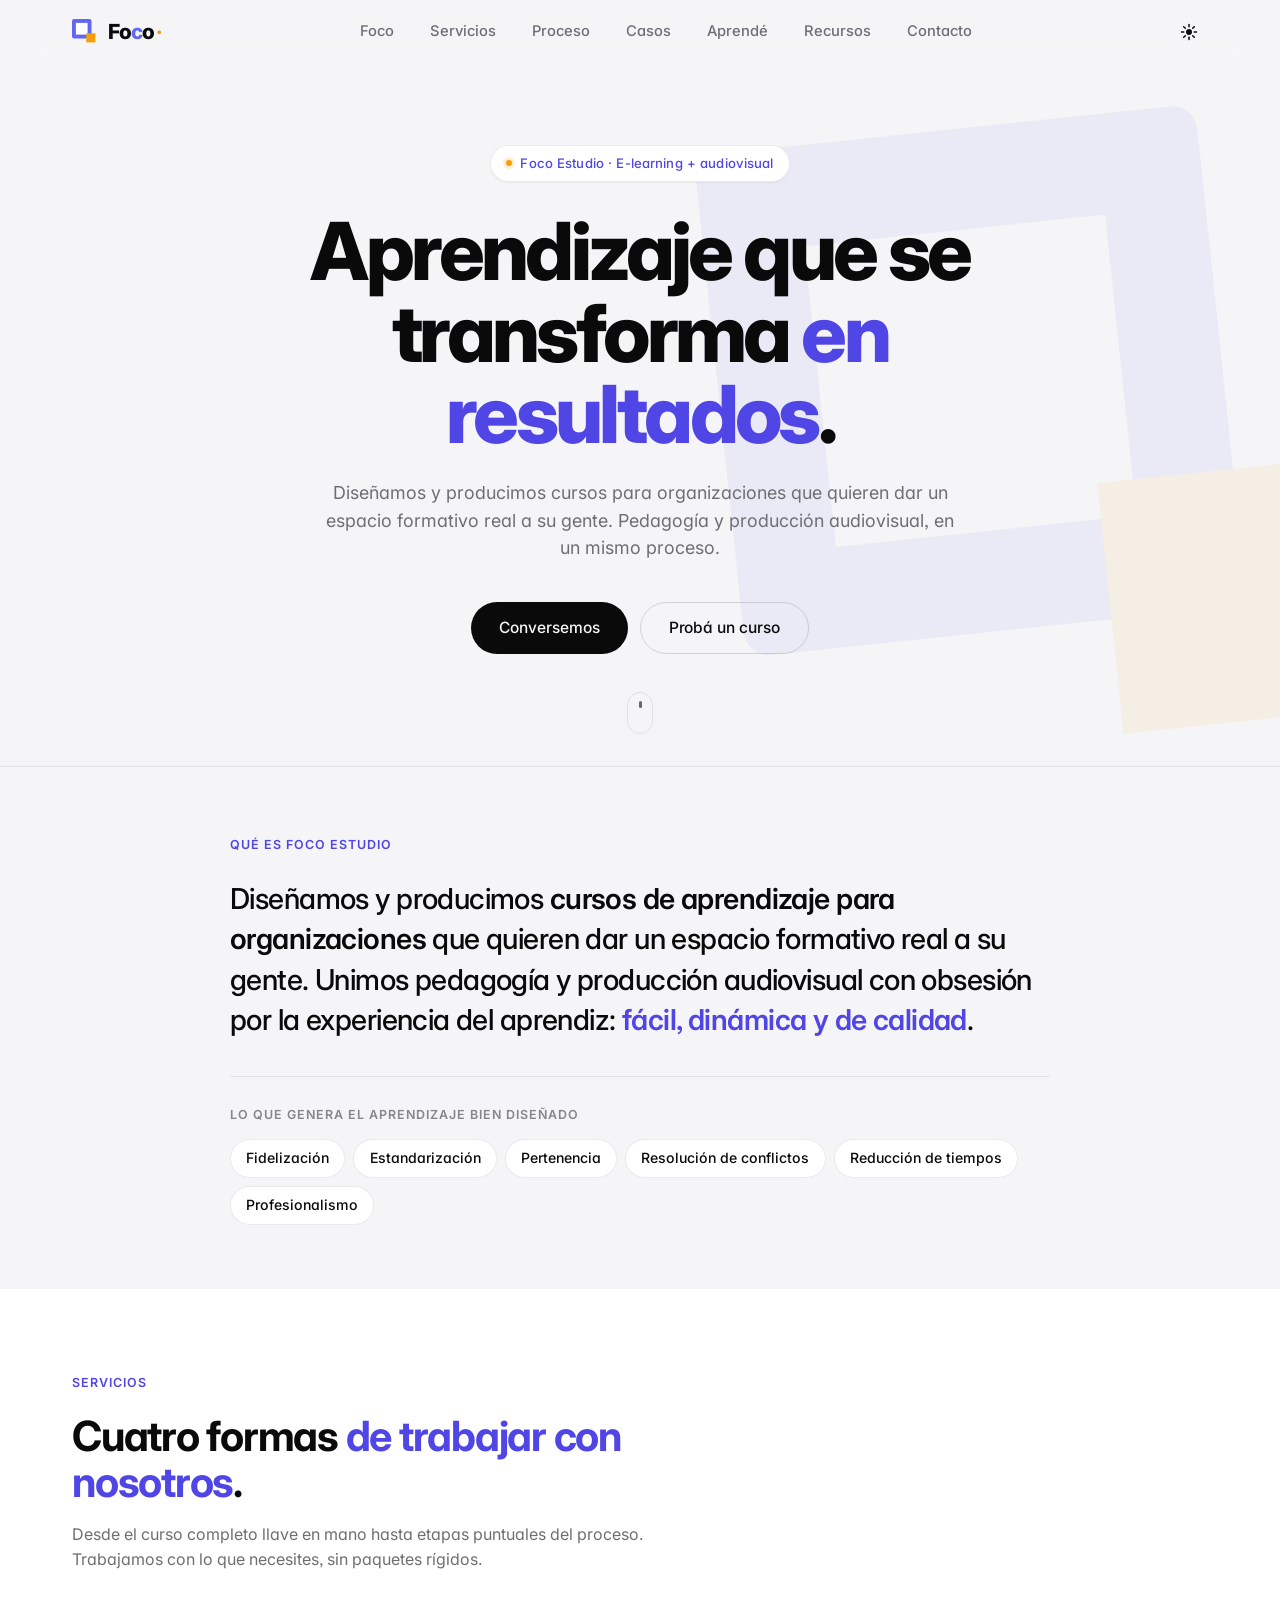
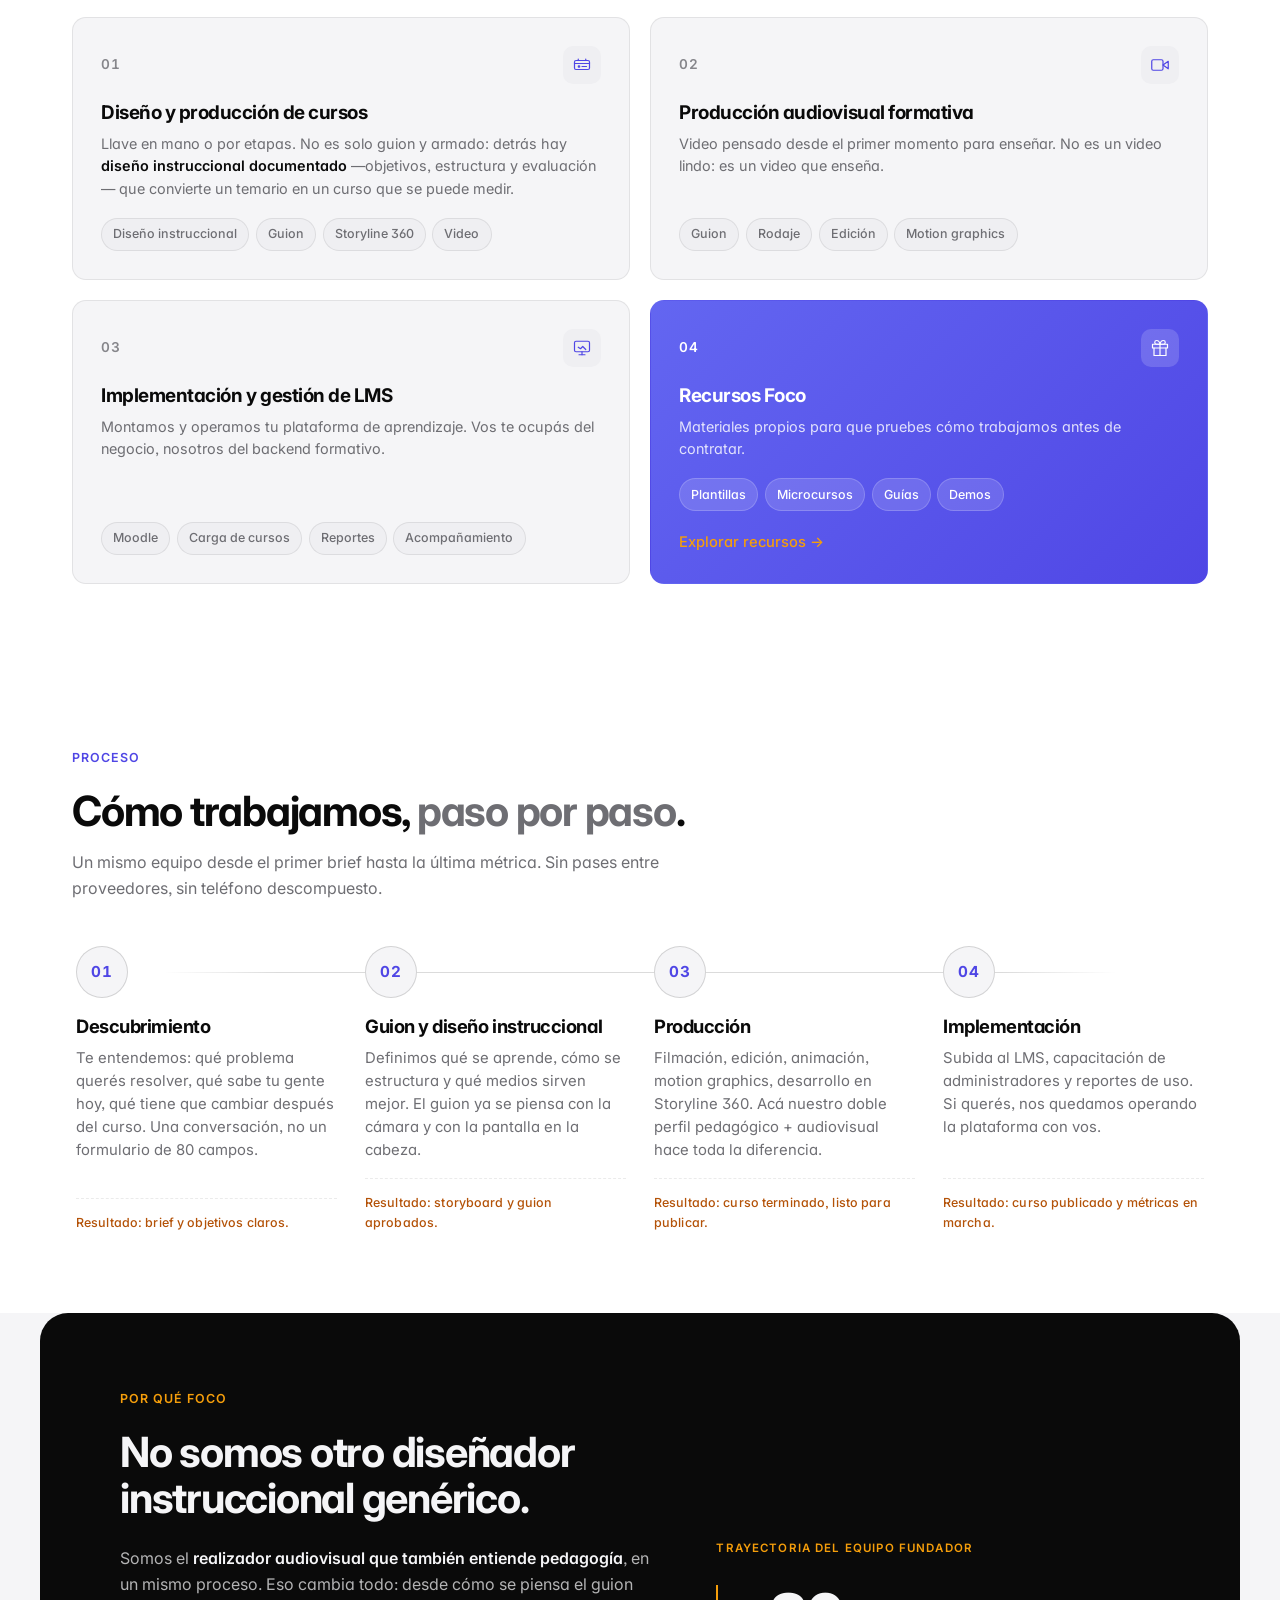
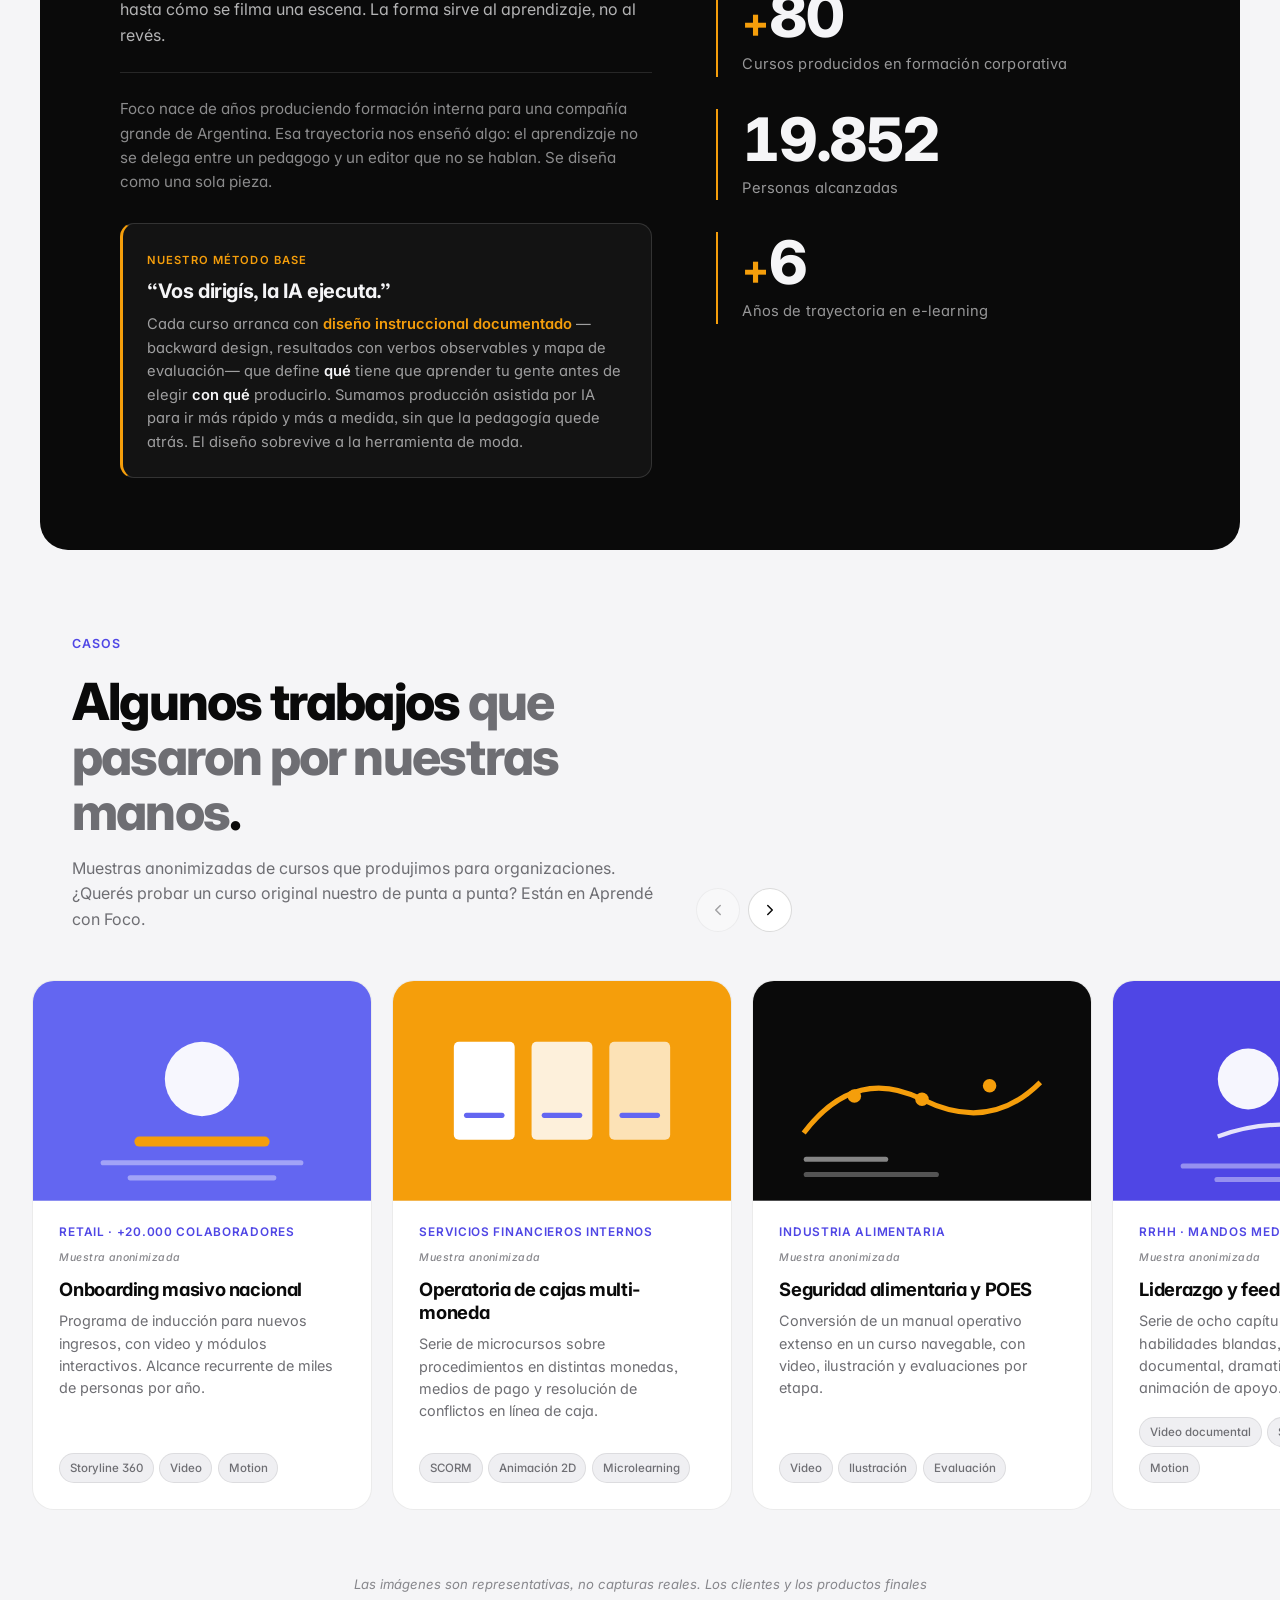
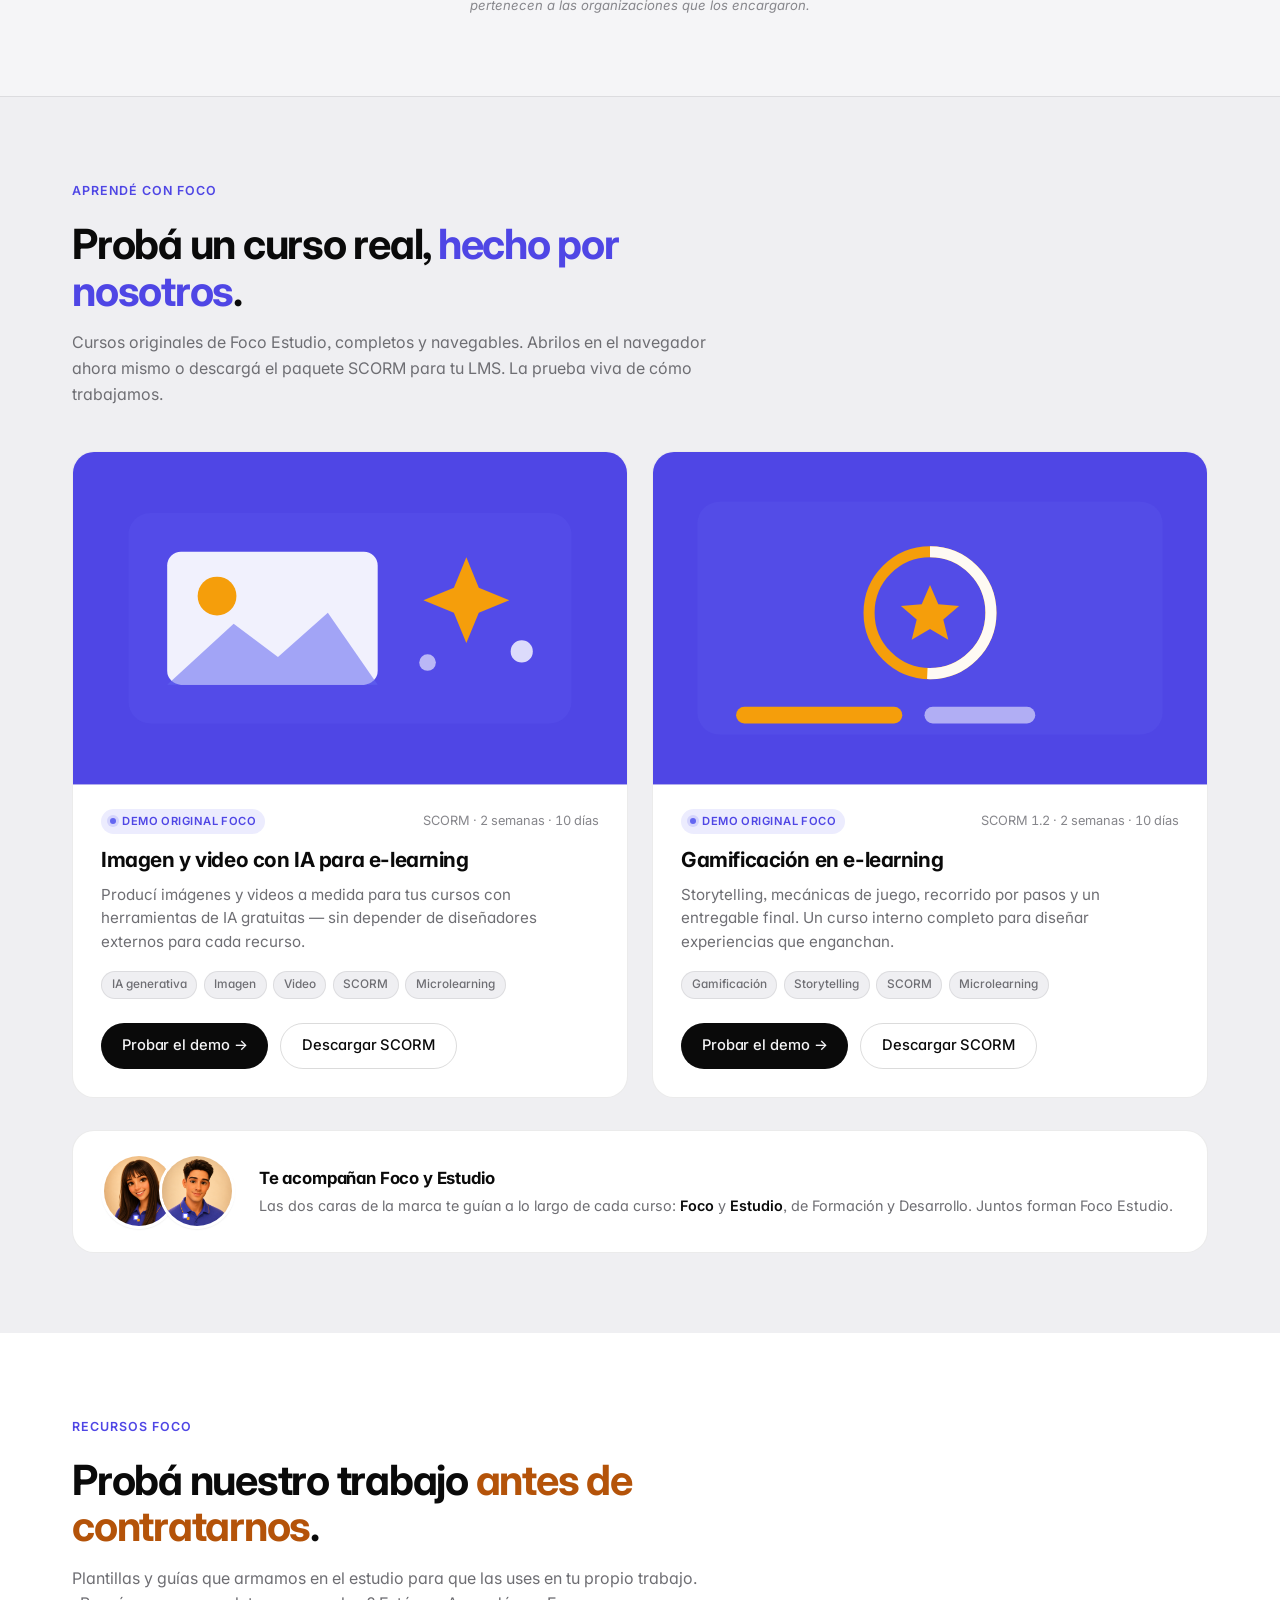
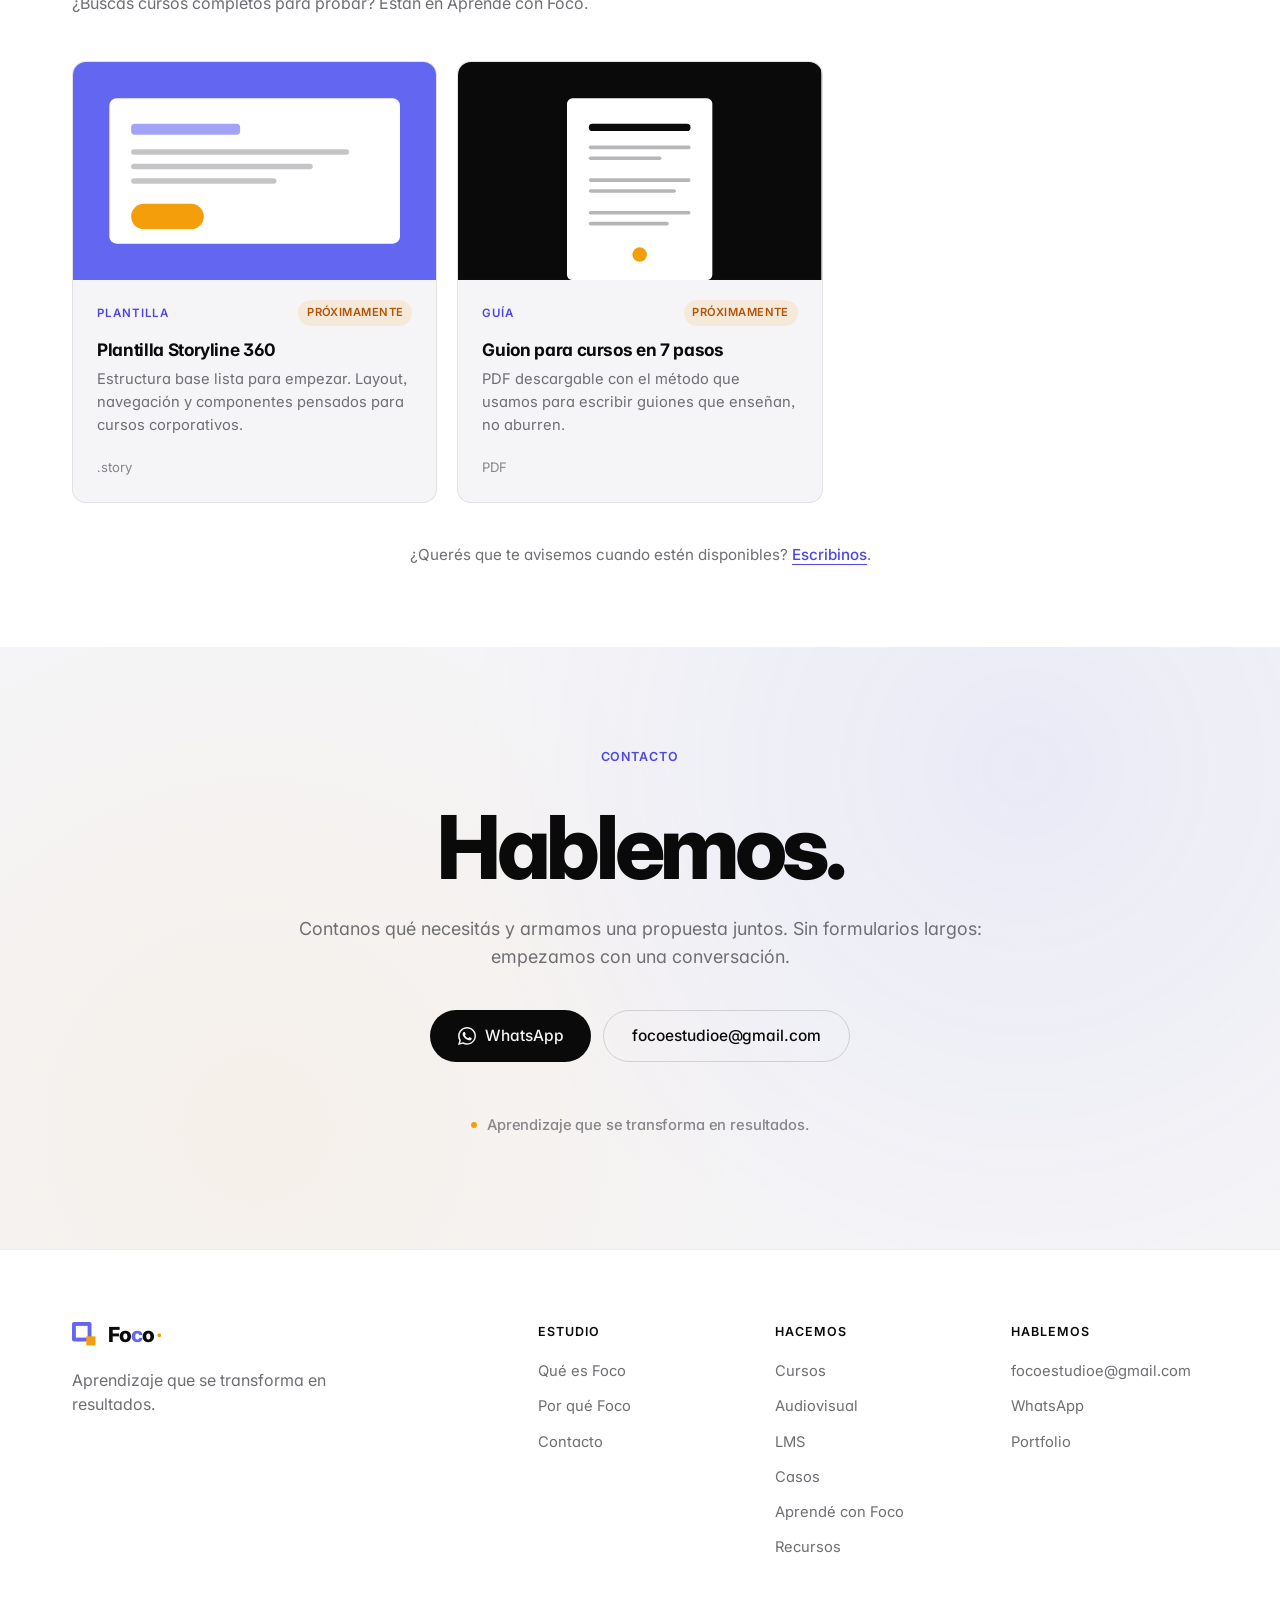
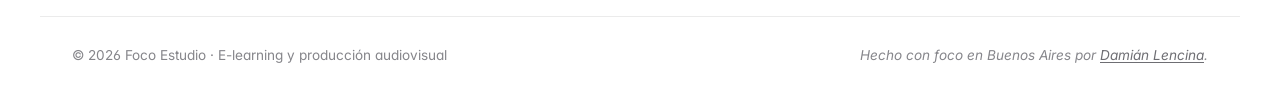
==== commit 0aba6a7e: "Add files via upload" ====
--- a/index.html
+++ b/index.html
@@ -62,6 +62,7 @@
       <li><a href="#servicios">Servicios</a></li>
       <li><a href="#proceso">Proceso</a></li>
       <li><a href="#casos">Casos</a></li>
+      <li><a href="#aprende">Aprendé</a></li>
       <li><a href="#recursos">Recursos</a></li>
       <li><a href="#contacto">Contacto</a></li>
     </ul>
@@ -98,6 +99,7 @@
       <li><a href="#proceso">Proceso</a></li>
       <li><a href="#casos">Casos</a></li>
       <li><a href="#por-que">Por qué</a></li>
+      <li><a href="#aprende">Aprendé</a></li>
       <li><a href="#recursos">Recursos</a></li>
       <li><a href="#contacto">Contacto</a></li>
     </ul>
@@ -125,7 +127,7 @@
       </p>
       <div class="hero-cta">
         <a href="#contacto" class="btn btn-primary">Conversemos</a>
-        <a href="#recursos" class="btn btn-ghost">Ver recursos</a>
+        <a href="#aprende" class="btn btn-ghost">Probá un curso</a>
       </div>
     </div>
 
@@ -185,10 +187,10 @@
             </span>
           </div>
           <h3 class="service-title">Diseño y producción de cursos</h3>
-          <p class="service-desc">Llave en mano o por etapas. Te acompañamos en todo el ciclo o entramos en el punto exacto donde nos necesitás.</p>
+          <p class="service-desc">Llave en mano o por etapas. No es solo guion y armado: detrás hay <strong>diseño instruccional documentado</strong> —objetivos, estructura y evaluación— que convierte un temario en un curso que se puede medir.</p>
           <ul class="service-tags">
+            <li>Diseño instruccional</li>
             <li>Guion</li>
-            <li>Diseño instruccional</li>
             <li>Storyline 360</li>
             <li>Video</li>
           </ul>
@@ -250,7 +252,7 @@
             </span>
           </div>
           <h3 class="service-title">Recursos Foco</h3>
-          <p class="service-desc">Materiales propios — gratuitos o de costo simbólico — para que pruebes cómo trabajamos antes de contratar.</p>
+          <p class="service-desc">Materiales propios para que pruebes cómo trabajamos antes de contratar.</p>
           <ul class="service-tags">
             <li>Plantillas</li>
             <li>Microcursos</li>
@@ -320,6 +322,14 @@
           <p class="why-note">
             Foco nace de años produciendo formación interna para una compañía grande de Argentina. Esa trayectoria nos enseñó algo: el aprendizaje no se delega entre un pedagogo y un editor que no se hablan. Se diseña como una sola pieza.
           </p>
+
+          <div class="why-method reveal">
+            <span class="why-method-tag">Nuestro método base</span>
+            <p class="why-method-principle">“Vos dirigís, la IA ejecuta.”</p>
+            <p class="why-method-desc">
+              Cada curso arranca con <strong>diseño instruccional documentado</strong> —backward design, resultados con verbos observables y mapa de evaluación— que define <em>qué</em> tiene que aprender tu gente antes de elegir <em>con qué</em> producirlo. Sumamos producción asistida por IA para ir más rápido y más a medida, sin que la pedagogía quede atrás. El diseño sobrevive a la herramienta de moda.
+            </p>
+          </div>
         </header>
 
         <div class="stats-wrap">
@@ -353,7 +363,7 @@
             Algunos trabajos <span class="text-muted">que pasaron por nuestras manos</span>.
           </h2>
           <p class="section-lead">
-            Muestras anonimizadas de cursos producidos por el equipo. <strong>Próximamente</strong>: demos originales desarrolladas por Foco Estudio.
+            Muestras anonimizadas de cursos que produjimos para organizaciones. ¿Querés probar un curso original nuestro de punta a punta? Están en <a href="#aprende">Aprendé con Foco</a>.
           </p>
         </div>
         <div class="cases-controls" role="group" aria-label="Navegar casos">
@@ -529,6 +539,100 @@
     </div>
   </section>
 
+  <!-- ========== APRENDÉ CON FOCO ========== -->
+  <section class="section section-learn section-divider" id="aprende">
+    <div class="section-inner">
+      <header class="section-header reveal">
+        <span class="section-eyebrow">Aprendé con Foco</span>
+        <h2 class="section-title">
+          Probá un curso real, <span class="text-indigo">hecho por nosotros</span>.
+        </h2>
+        <p class="section-lead">
+          Cursos originales de Foco Estudio, completos y navegables. Abrilos en el navegador ahora mismo o descargá el paquete SCORM para tu LMS. La prueba viva de cómo trabajamos.
+        </p>
+      </header>
+
+      <div class="learn-grid">
+        <article class="learn-card reveal">
+          <div class="learn-visual" aria-hidden="true">
+            <svg viewBox="0 0 200 120" preserveAspectRatio="none">
+              <rect width="200" height="120" fill="var(--indigo-dark)"/>
+              <rect x="20" y="22" width="160" height="76" rx="8" fill="var(--indigo)" opacity="0.18"/>
+              <rect x="34" y="36" width="76" height="48" rx="5" fill="var(--bg-alt)" opacity="0.92"/>
+              <circle cx="52" cy="52" r="7" fill="var(--amber)"/>
+              <path d="M34 84 L58 62 L74 74 L92 58 L110 84 Z" fill="var(--indigo)" opacity="0.55"/>
+              <path d="M142 38 l4.5 11 11 4.5 -11 4.5 -4.5 11 -4.5 -11 -11 -4.5 11 -4.5 Z" fill="var(--amber)"/>
+              <circle cx="162" cy="72" r="4" fill="var(--bg-alt)" opacity="0.8"/>
+              <circle cx="128" cy="76" r="3" fill="var(--bg-alt)" opacity="0.6"/>
+            </svg>
+          </div>
+          <div class="learn-body">
+            <div class="learn-meta">
+              <span class="resource-badge resource-badge-live">Demo original Foco</span>
+              <span class="learn-format">SCORM · 2 semanas · 10 días</span>
+            </div>
+            <h3 class="learn-title">Imagen y video con IA para e-learning</h3>
+            <p class="learn-desc">Producí imágenes y videos a medida para tus cursos con herramientas de IA gratuitas — sin depender de diseñadores externos para cada recurso.</p>
+            <ul class="learn-tags">
+              <li>IA generativa</li>
+              <li>Imagen</li>
+              <li>Video</li>
+              <li>SCORM</li>
+              <li>Microlearning</li>
+            </ul>
+            <div class="learn-actions">
+              <a class="btn btn-primary" href="demos/ia-visual/index.html" target="_blank" rel="noopener">Probar el demo →</a>
+              <a class="btn btn-ghost" href="downloads/imagen-video-ia-elearning-foco.zip" download>Descargar SCORM</a>
+            </div>
+          </div>
+        </article>
+
+        <article class="learn-card reveal">
+          <div class="learn-visual" aria-hidden="true">
+            <svg viewBox="0 0 200 120" preserveAspectRatio="none">
+              <rect width="200" height="120" fill="var(--indigo-dark)"/>
+              <rect x="16" y="18" width="168" height="84" rx="8" fill="var(--indigo)" opacity="0.2"/>
+              <circle cx="100" cy="58" r="22" fill="none" stroke="var(--amber)" stroke-width="4"/>
+              <circle cx="100" cy="58" r="22" fill="none" stroke="var(--bg-alt)" stroke-width="4" stroke-dasharray="70 140" transform="rotate(-90 100 58)" opacity="0.95"/>
+              <path d="M100 48 l3 7 7.5 .6 -5.7 4.9 1.8 7.3 -6.6 -3.9 -6.6 3.9 1.8 -7.3 -5.7 -4.9 7.5 -.6 Z" fill="var(--amber)"/>
+              <rect x="30" y="92" width="60" height="6" rx="3" fill="var(--amber)"/>
+              <rect x="98" y="92" width="40" height="6" rx="3" fill="var(--bg-alt)" opacity="0.55"/>
+            </svg>
+          </div>
+          <div class="learn-body">
+            <div class="learn-meta">
+              <span class="resource-badge resource-badge-live">Demo original Foco</span>
+              <span class="learn-format">SCORM 1.2 · 2 semanas · 10 días</span>
+            </div>
+            <h3 class="learn-title">Gamificación en e-learning</h3>
+            <p class="learn-desc">Storytelling, mecánicas de juego, recorrido por pasos y un entregable final. Un curso interno completo para diseñar experiencias que enganchan.</p>
+            <ul class="learn-tags">
+              <li>Gamificación</li>
+              <li>Storytelling</li>
+              <li>SCORM</li>
+              <li>Microlearning</li>
+            </ul>
+            <div class="learn-actions">
+              <a class="btn btn-primary" href="demos/gamificacion/index.html" target="_blank" rel="noopener">Probar el demo →</a>
+              <a class="btn btn-ghost" href="downloads/gamificacion-en-elearning-foco.zip" download>Descargar SCORM</a>
+            </div>
+          </div>
+        </article>
+      </div>
+
+      <aside class="learn-guides reveal">
+        <div class="learn-guides-avatars">
+          <img src="assets/foco.png" alt="Foco, personaje guía de Foco Estudio" width="76" height="76" loading="lazy" decoding="async">
+          <img src="assets/estudio.png" alt="Estudio, personaje guía de Foco Estudio" width="76" height="76" loading="lazy" decoding="async">
+        </div>
+        <div class="learn-guides-text">
+          <p class="learn-guides-title">Te acompañan Foco y Estudio</p>
+          <p class="learn-guides-desc">Las dos caras de la marca te guían a lo largo de cada curso: <strong>Foco</strong> y <strong>Estudio</strong>, de Formación y Desarrollo. Juntos forman Foco Estudio.</p>
+        </div>
+      </aside>
+    </div>
+  </section>
+
   <!-- ========== RECURSOS ========== -->
   <section class="section section-alt" id="recursos">
     <div class="section-inner">
@@ -538,7 +642,7 @@
           Probá nuestro trabajo <span class="text-amber">antes de contratarnos</span>.
         </h2>
         <p class="section-lead">
-          Plantillas, microcursos y guías que armamos en el estudio. Gratis o por un costo simbólico — la forma más fácil de ver cómo trabajamos.
+          Plantillas y guías que armamos en el estudio para que las uses en tu propio trabajo. ¿Buscás cursos completos para probar? Están en <a href="#aprende">Aprendé con Foco</a>.
         </p>
       </header>
 
@@ -562,28 +666,7 @@
             </div>
             <h3 class="resource-title">Plantilla Storyline 360</h3>
             <p class="resource-desc">Estructura base lista para empezar. Layout, navegación y componentes pensados para cursos corporativos.</p>
-            <span class="resource-format">.story · gratis</span>
-          </div>
-        </article>
-
-        <article class="resource-card reveal">
-          <div class="resource-visual" aria-hidden="true">
-            <svg viewBox="0 0 200 120" preserveAspectRatio="none">
-              <rect width="200" height="120" fill="var(--amber)"/>
-              <circle cx="100" cy="60" r="32" fill="var(--bg-alt)"/>
-              <polygon points="92,48 92,72 114,60" fill="var(--amber)"/>
-              <rect x="20" y="100" width="160" height="3" rx="1.5" fill="var(--bg-alt)" opacity="0.6"/>
-              <rect x="20" y="100" width="60" height="3" rx="1.5" fill="var(--bg-alt)"/>
-            </svg>
-          </div>
-          <div class="resource-body">
-            <div class="resource-meta">
-              <span class="resource-type">Microcurso</span>
-              <span class="resource-badge">Próximamente</span>
-            </div>
-            <h3 class="resource-title">Cómo dar un buen feedback</h3>
-            <p class="resource-desc">Demo gratuita de 15 minutos. Un ejemplo concreto de cómo armamos un módulo de habilidades blandas.</p>
-            <span class="resource-format">SCORM · 15 min · gratis</span>
+            <span class="resource-format">.story</span>
           </div>
         </article>
 
@@ -609,7 +692,7 @@
             </div>
             <h3 class="resource-title">Guion para cursos en 7 pasos</h3>
             <p class="resource-desc">PDF descargable con el método que usamos para escribir guiones que enseñan, no aburren.</p>
-            <span class="resource-format">PDF · costo simbólico</span>
+            <span class="resource-format">PDF</span>
           </div>
         </article>
       </div>
@@ -638,7 +721,7 @@
             </svg>
             <span>WhatsApp</span>
           </a>
-          <a href="mailto:hola@foco.estudio" class="btn btn-ghost">hola@foco.estudio</a>
+          <a href="mailto:focoestudioe@gmail.com" class="btn btn-ghost">focoestudioe@gmail.com</a>
         </div>
 
         <p class="contact-tagline">
@@ -683,14 +766,16 @@
           <li><a href="#servicios">Audiovisual</a></li>
           <li><a href="#servicios">LMS</a></li>
           <li><a href="#casos">Casos</a></li>
+          <li><a href="#aprende">Aprendé con Foco</a></li>
           <li><a href="#recursos">Recursos</a></li>
         </ul>
       </div>
       <div class="footer-col">
         <h4>Hablemos</h4>
         <ul>
-          <li><a href="mailto:hola@foco.estudio">hola@foco.estudio</a></li>
+          <li><a href="mailto:focoestudioe@gmail.com">focoestudioe@gmail.com</a></li>
           <li><a href="https://wa.me/5491100000000" target="_blank" rel="noopener">WhatsApp</a></li>
+          <li><a href="https://damianlencina.github.io/portfoliodamianlencina/index.html" target="_blank" rel="noopener">Portfolio</a></li>
         </ul>
       </div>
     </nav>
@@ -698,7 +783,7 @@
 
   <div class="footer-bottom">
     <span>© <span id="year">2026</span> Foco Estudio · E-learning y producción audiovisual</span>
-    <span class="footer-meta">Hecho con foco en Buenos Aires.</span>
+    <span class="footer-meta">Hecho con foco en Buenos Aires por <a href="https://damianlencina.github.io/portfoliodamianlencina/index.html" target="_blank" rel="noopener">Damián Lencina</a>.</span>
   </div>
 </footer>
 
--- a/style.css
+++ b/style.css
@@ -700,6 +700,46 @@
   border-top-color: rgba(10, 10, 10, 0.12);
 }
 
+.why-method {
+  margin-top: 1.75rem;
+  padding: 1.4rem 1.5rem;
+  border: 1px solid rgba(245, 245, 247, 0.14);
+  border-left: 3px solid var(--amber);
+  border-radius: var(--radius);
+  background: rgba(245, 245, 247, 0.04);
+}
+[data-theme="dark"] .why-method {
+  border-color: rgba(10, 10, 10, 0.14);
+  background: rgba(10, 10, 10, 0.04);
+}
+.why-method-tag {
+  display: inline-block;
+  font-size: 0.7rem;
+  font-weight: 600;
+  letter-spacing: 0.1em;
+  text-transform: uppercase;
+  color: var(--amber);
+  margin-bottom: 0.6rem;
+}
+.why-method-principle {
+  font-size: 1.25rem;
+  font-weight: 700;
+  letter-spacing: -0.02em;
+  line-height: 1.2;
+  color: var(--bg);
+  margin-bottom: 0.6rem;
+}
+[data-theme="dark"] .why-method-principle { color: var(--text); }
+.why-method-desc {
+  font-size: 0.92rem;
+  line-height: 1.6;
+  color: rgba(245, 245, 247, 0.62);
+}
+[data-theme="dark"] .why-method-desc { color: rgba(10, 10, 10, 0.62); }
+.why-method-desc strong { color: var(--amber); font-weight: 600; }
+.why-method-desc em { font-style: normal; color: var(--bg); font-weight: 600; }
+[data-theme="dark"] .why-method-desc em { color: var(--text); }
+
 .stats-wrap { display: flex; flex-direction: column; }
 .stats-eyebrow {
   display: inline-block;
@@ -806,6 +846,37 @@
   padding: 0.25rem 0.55rem;
   border-radius: 999px;
 }
+.resource-badge-live {
+  color: var(--indigo-text);
+  background: rgba(99, 102, 241, 0.12);
+  display: inline-flex;
+  align-items: center;
+  gap: 0.4rem;
+}
+.resource-badge-live::before {
+  content: "";
+  width: 6px;
+  height: 6px;
+  border-radius: 50%;
+  background: var(--indigo);
+  box-shadow: 0 0 0 3px rgba(99, 102, 241, 0.18);
+}
+.resource-card-feature {
+  border-color: var(--border-strong);
+  box-shadow: var(--shadow-md);
+}
+.resource-card-link {
+  color: inherit;
+  text-decoration: none;
+  cursor: pointer;
+}
+.resource-card-link:hover {
+  border-color: var(--indigo);
+}
+.case-card-feature {
+  border-color: var(--border-strong);
+  box-shadow: var(--shadow-md);
+}
 .resource-title {
   font-size: 1.08rem;
   font-weight: 700;
@@ -1110,11 +1181,141 @@
   flex-wrap: wrap;
 }
 .footer-meta { font-style: italic; }
+.footer-meta a {
+  color: var(--text-muted);
+  text-decoration: underline;
+  text-underline-offset: 2px;
+  transition: color 0.2s ease;
+}
+.footer-meta a:hover { color: var(--text); }
+
+/* ---------- Aprendé con Foco ---------- */
+.section-learn { background: var(--bg-soft); }
+.learn-grid {
+  display: grid;
+  grid-template-columns: repeat(2, 1fr);
+  gap: 1.5rem;
+}
+.learn-card {
+  background: var(--bg-alt);
+  border: 1px solid var(--border);
+  border-radius: var(--radius-lg);
+  overflow: hidden;
+  display: flex;
+  flex-direction: column;
+  transition: transform 0.3s cubic-bezier(0.16, 1, 0.3, 1),
+              border-color 0.3s ease,
+              box-shadow 0.3s ease;
+}
+.learn-card:hover {
+  transform: translateY(-4px);
+  border-color: var(--border-strong);
+  box-shadow: var(--shadow-lg);
+}
+.learn-visual {
+  aspect-ratio: 200 / 120;
+  overflow: hidden;
+  background: var(--bg-soft);
+}
+.learn-visual svg { width: 100%; height: 100%; display: block; }
+.learn-body {
+  padding: 1.5rem 1.75rem 1.75rem;
+  display: flex;
+  flex-direction: column;
+  flex: 1;
+}
+.learn-meta {
+  display: flex;
+  align-items: center;
+  justify-content: space-between;
+  gap: 0.75rem;
+  flex-wrap: wrap;
+  margin-bottom: 0.85rem;
+}
+.learn-format {
+  font-size: 0.8rem;
+  color: var(--text-subtle);
+  font-feature-settings: "tnum";
+}
+.learn-title {
+  font-size: 1.3rem;
+  font-weight: 700;
+  letter-spacing: -0.02em;
+  line-height: 1.2;
+  color: var(--text);
+  margin-bottom: 0.6rem;
+}
+.learn-desc {
+  font-size: 0.95rem;
+  color: var(--text-muted);
+  line-height: 1.55;
+  margin-bottom: 1.1rem;
+}
+.learn-tags {
+  list-style: none;
+  display: flex;
+  flex-wrap: wrap;
+  gap: 0.4rem;
+  margin-bottom: 1.5rem;
+  flex: 1;
+  align-content: flex-start;
+}
+.learn-tags li {
+  font-size: 0.74rem;
+  font-weight: 500;
+  color: var(--text-muted);
+  background: var(--bg-soft);
+  border: 1px solid var(--border);
+  padding: 0.22rem 0.6rem;
+  border-radius: 999px;
+}
+.learn-actions {
+  display: flex;
+  flex-wrap: wrap;
+  gap: 0.75rem;
+  margin-top: auto;
+}
+.learn-actions .btn { height: 46px; padding: 0 1.3rem; font-size: 0.92rem; }
+
+.learn-guides {
+  margin-top: 2rem;
+  display: flex;
+  align-items: center;
+  gap: 1.5rem;
+  background: var(--bg-alt);
+  border: 1px solid var(--border);
+  border-radius: var(--radius-lg);
+  padding: 1.4rem 1.75rem;
+}
+.learn-guides-avatars { display: flex; flex: none; }
+.learn-guides-avatars img {
+  width: 76px;
+  height: 76px;
+  border-radius: 50%;
+  border: 3px solid var(--bg-alt);
+  box-shadow: var(--shadow-sm);
+  object-fit: cover;
+}
+.learn-guides-avatars img:last-child { margin-left: -18px; }
+.learn-guides-title {
+  font-size: 1.05rem;
+  font-weight: 700;
+  letter-spacing: -0.01em;
+  color: var(--text);
+  margin-bottom: 0.25rem;
+}
+.learn-guides-desc {
+  font-size: 0.9rem;
+  color: var(--text-muted);
+  line-height: 1.55;
+}
+.learn-guides-desc strong { color: var(--text); font-weight: 600; }
 
 /* ---------- Responsive ---------- */
 @media (max-width: 980px) {
   .services { grid-template-columns: 1fr; }
   .resources { grid-template-columns: 1fr; max-width: 520px; margin: 0 auto; }
+  .learn-grid { grid-template-columns: 1fr; max-width: 520px; margin: 0 auto; }
   .why-grid { grid-template-columns: 1fr; gap: 3rem; }
   .footer-inner { grid-template-columns: 1fr; gap: 3rem; }
   .process { grid-template-columns: repeat(2, 1fr); gap: 2rem 1.25rem; }
@@ -1141,6 +1342,9 @@
   .section-header { margin-bottom: 3rem; }
   .service-card { padding: 1.75rem; }
   .resource-body { padding: 1.25rem 1.5rem 1.5rem; }
+  .learn-body { padding: 1.35rem 1.5rem 1.6rem; }
+  .learn-actions .btn { width: 100%; justify-content: center; }
+  .learn-guides { flex-direction: column; text-align: center; gap: 1rem; }
   .case-card { flex-basis: 84vw; max-width: 320px; }
   .cases-controls { display: none; }
   .process { grid-template-columns: 1fr; gap: 1.5rem; max-width: 480px; margin: 0 auto; }
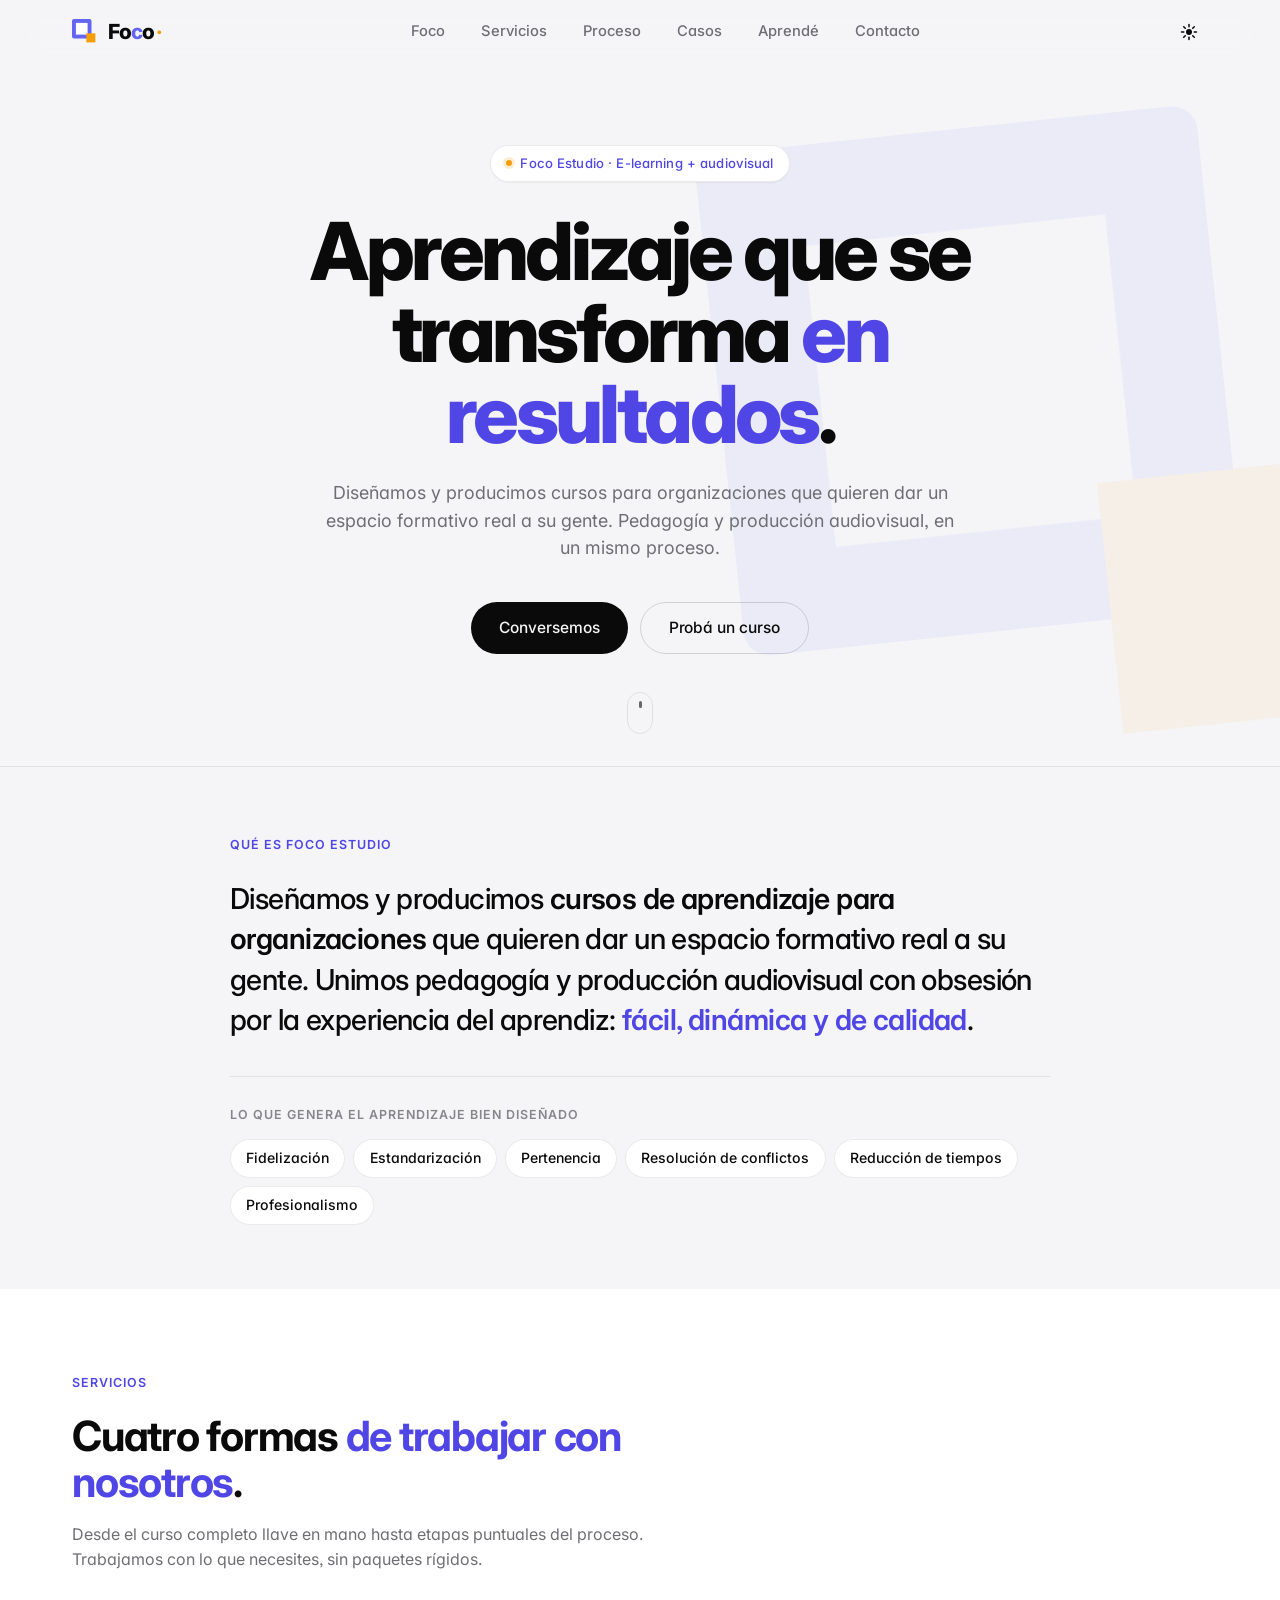
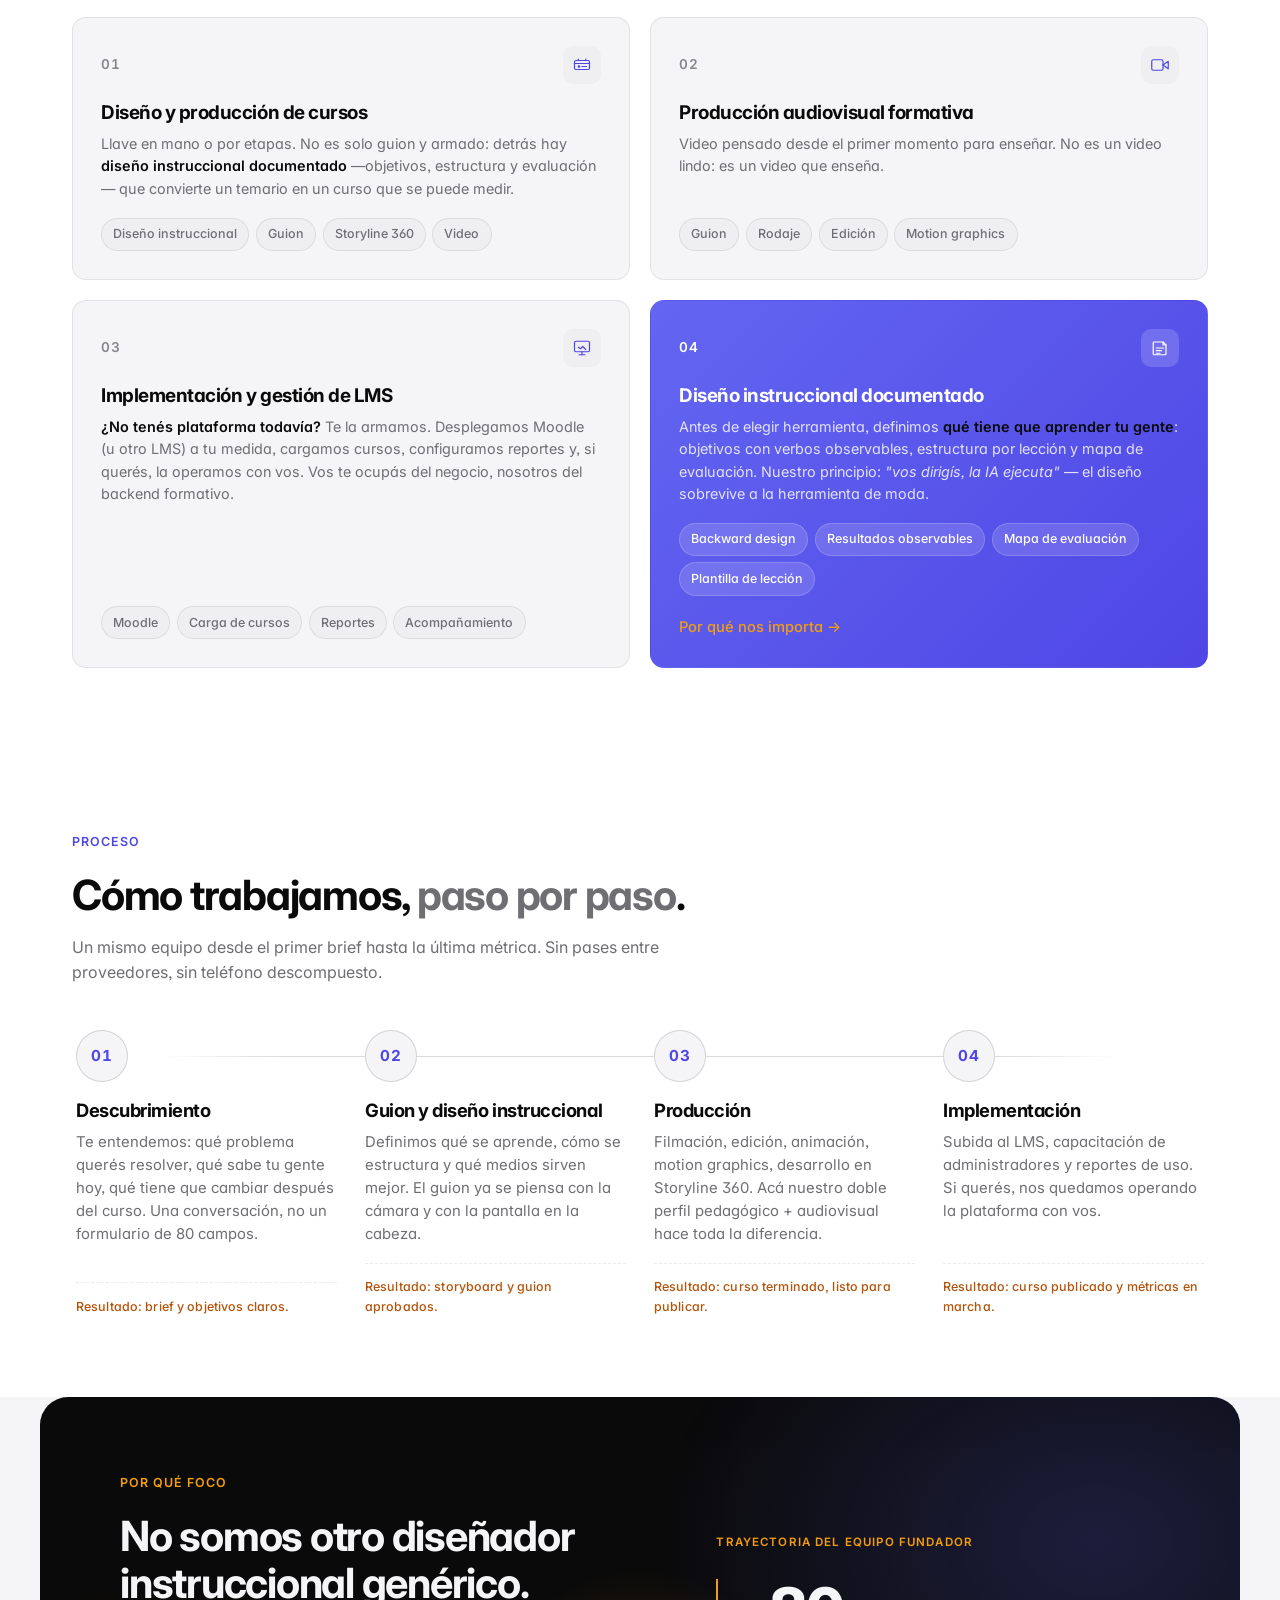
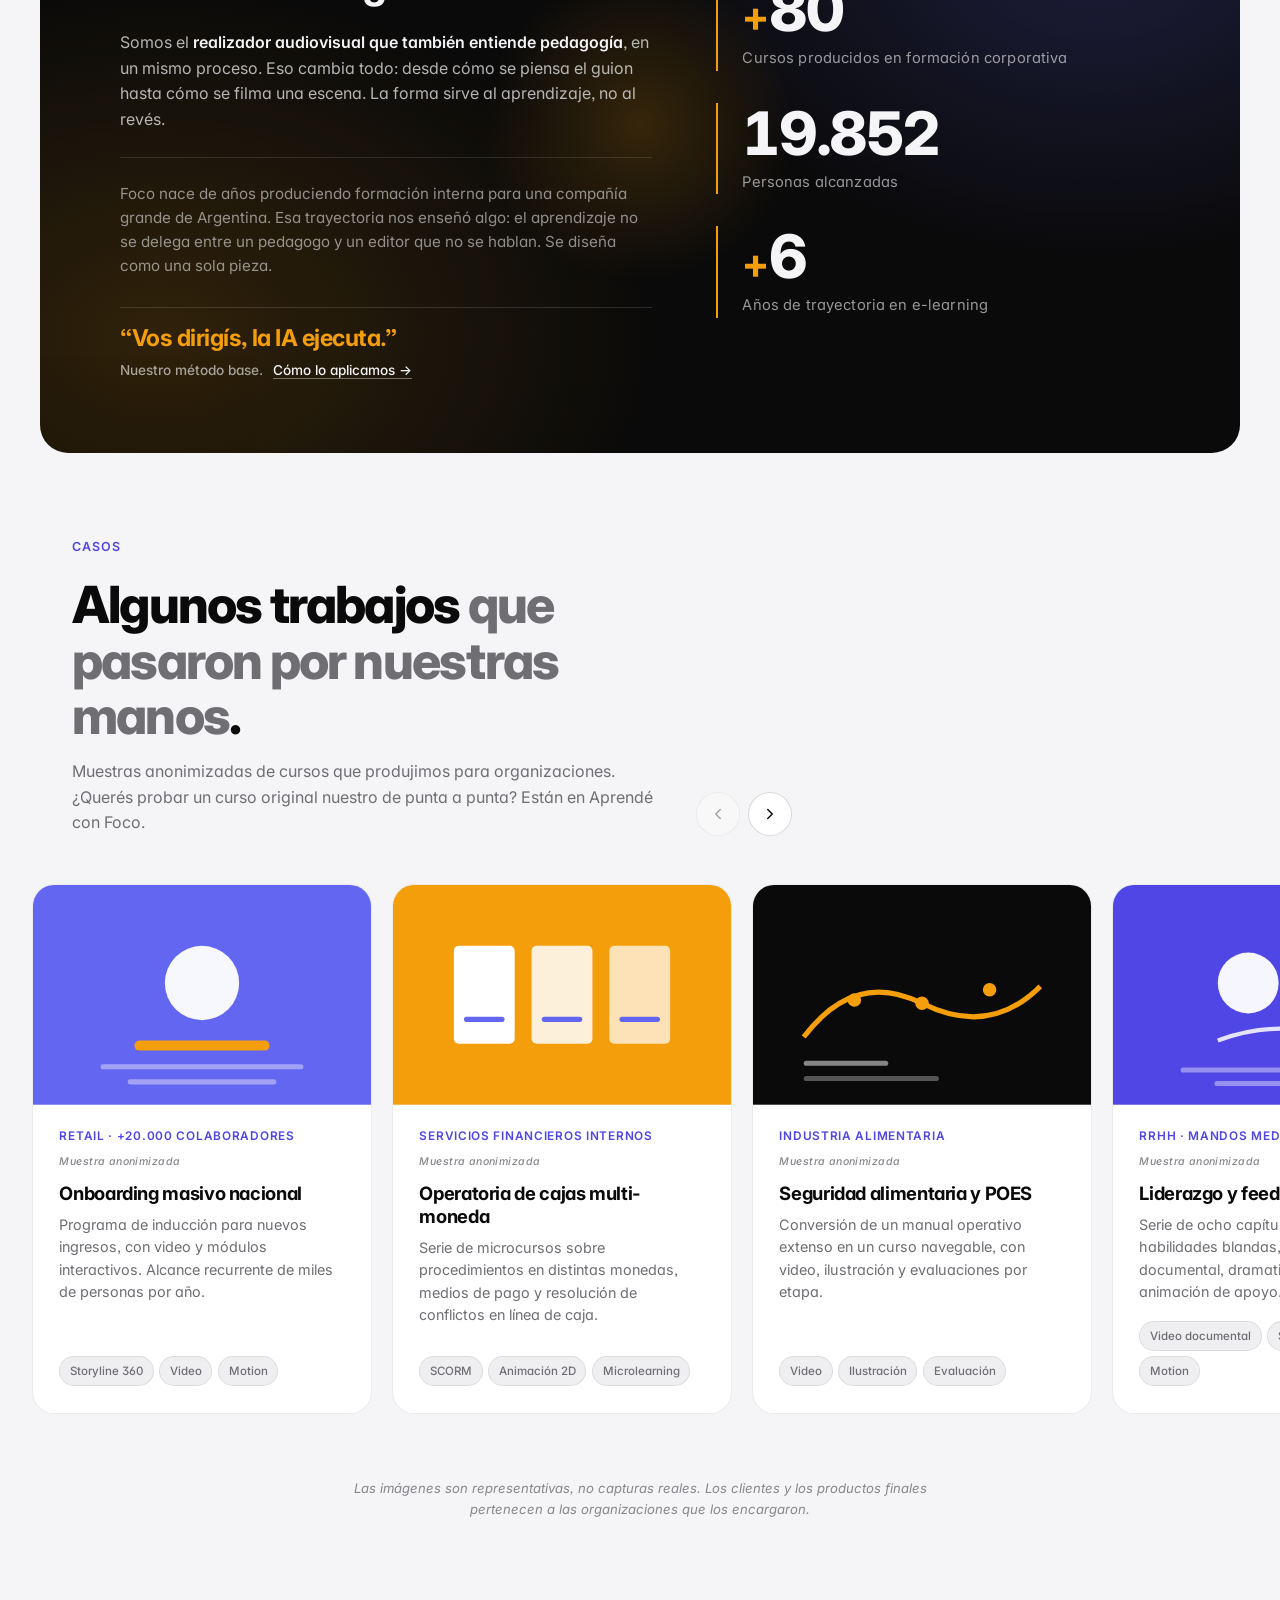
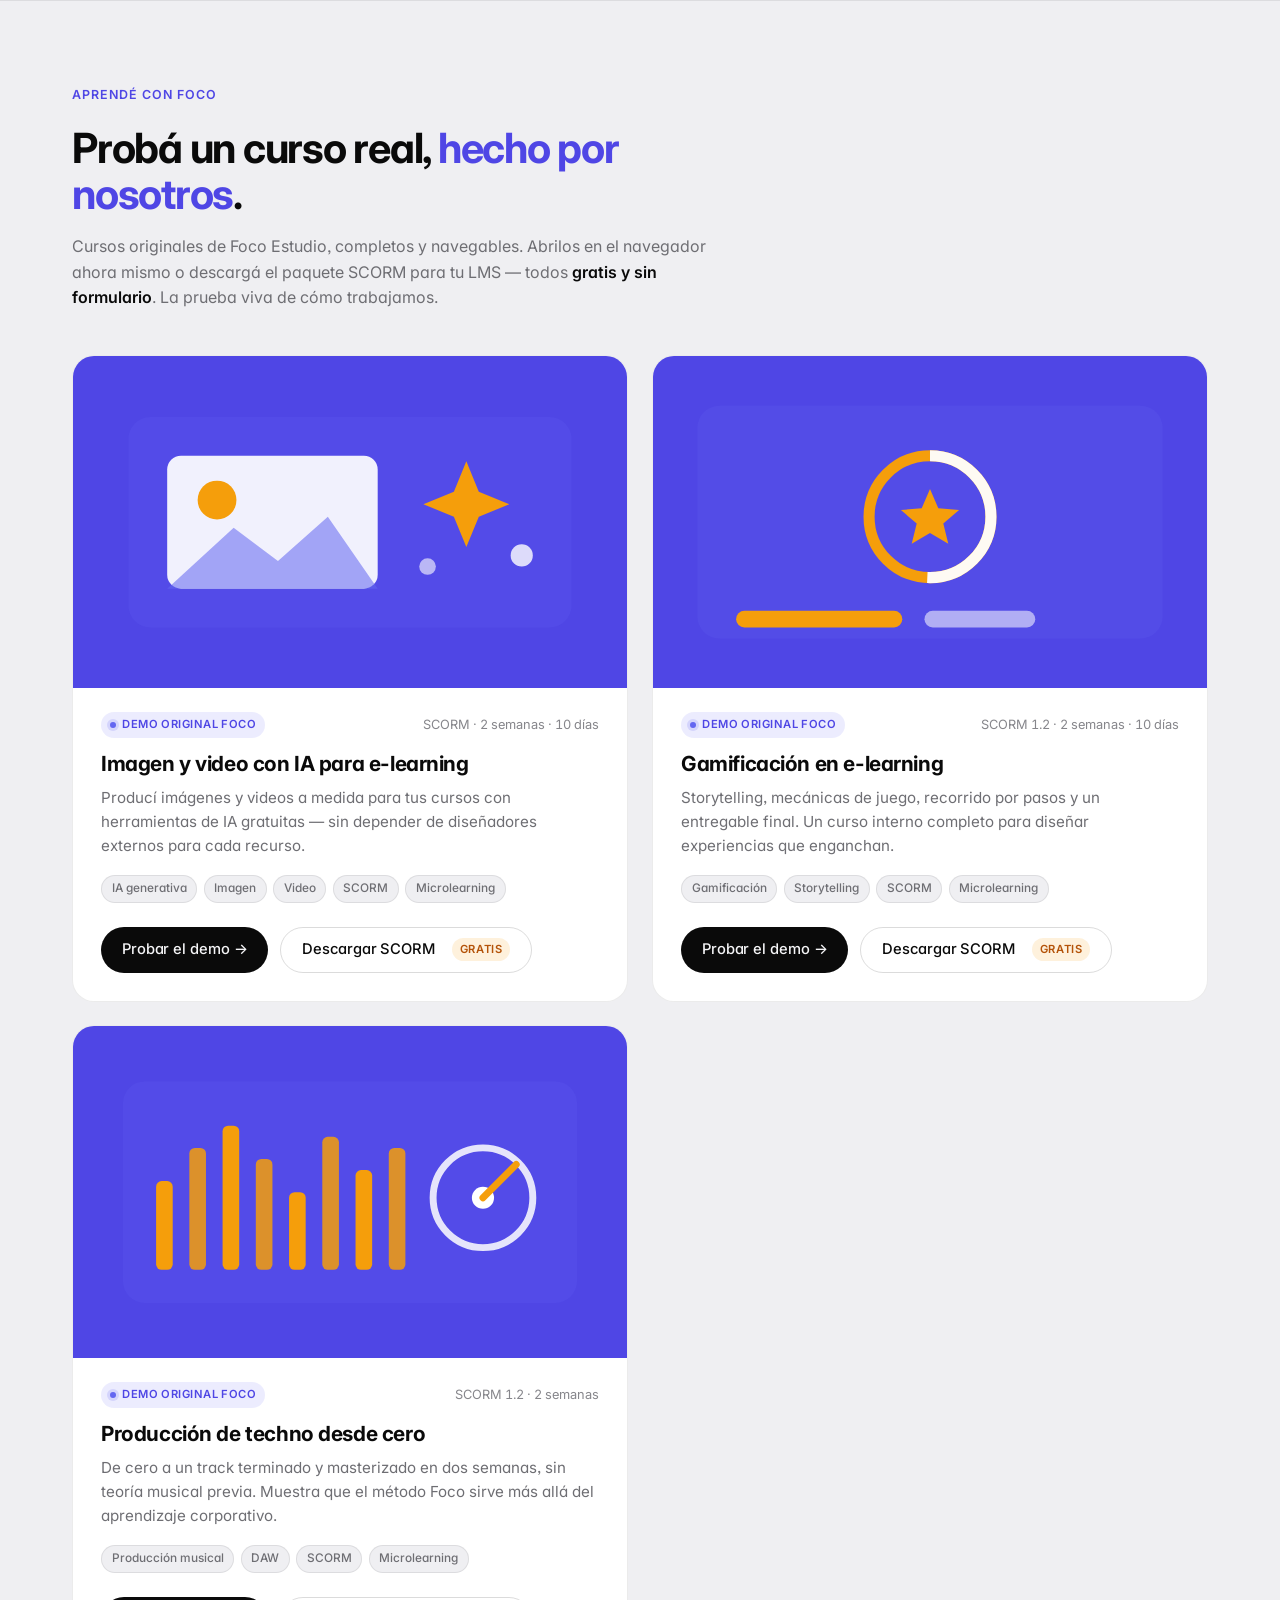
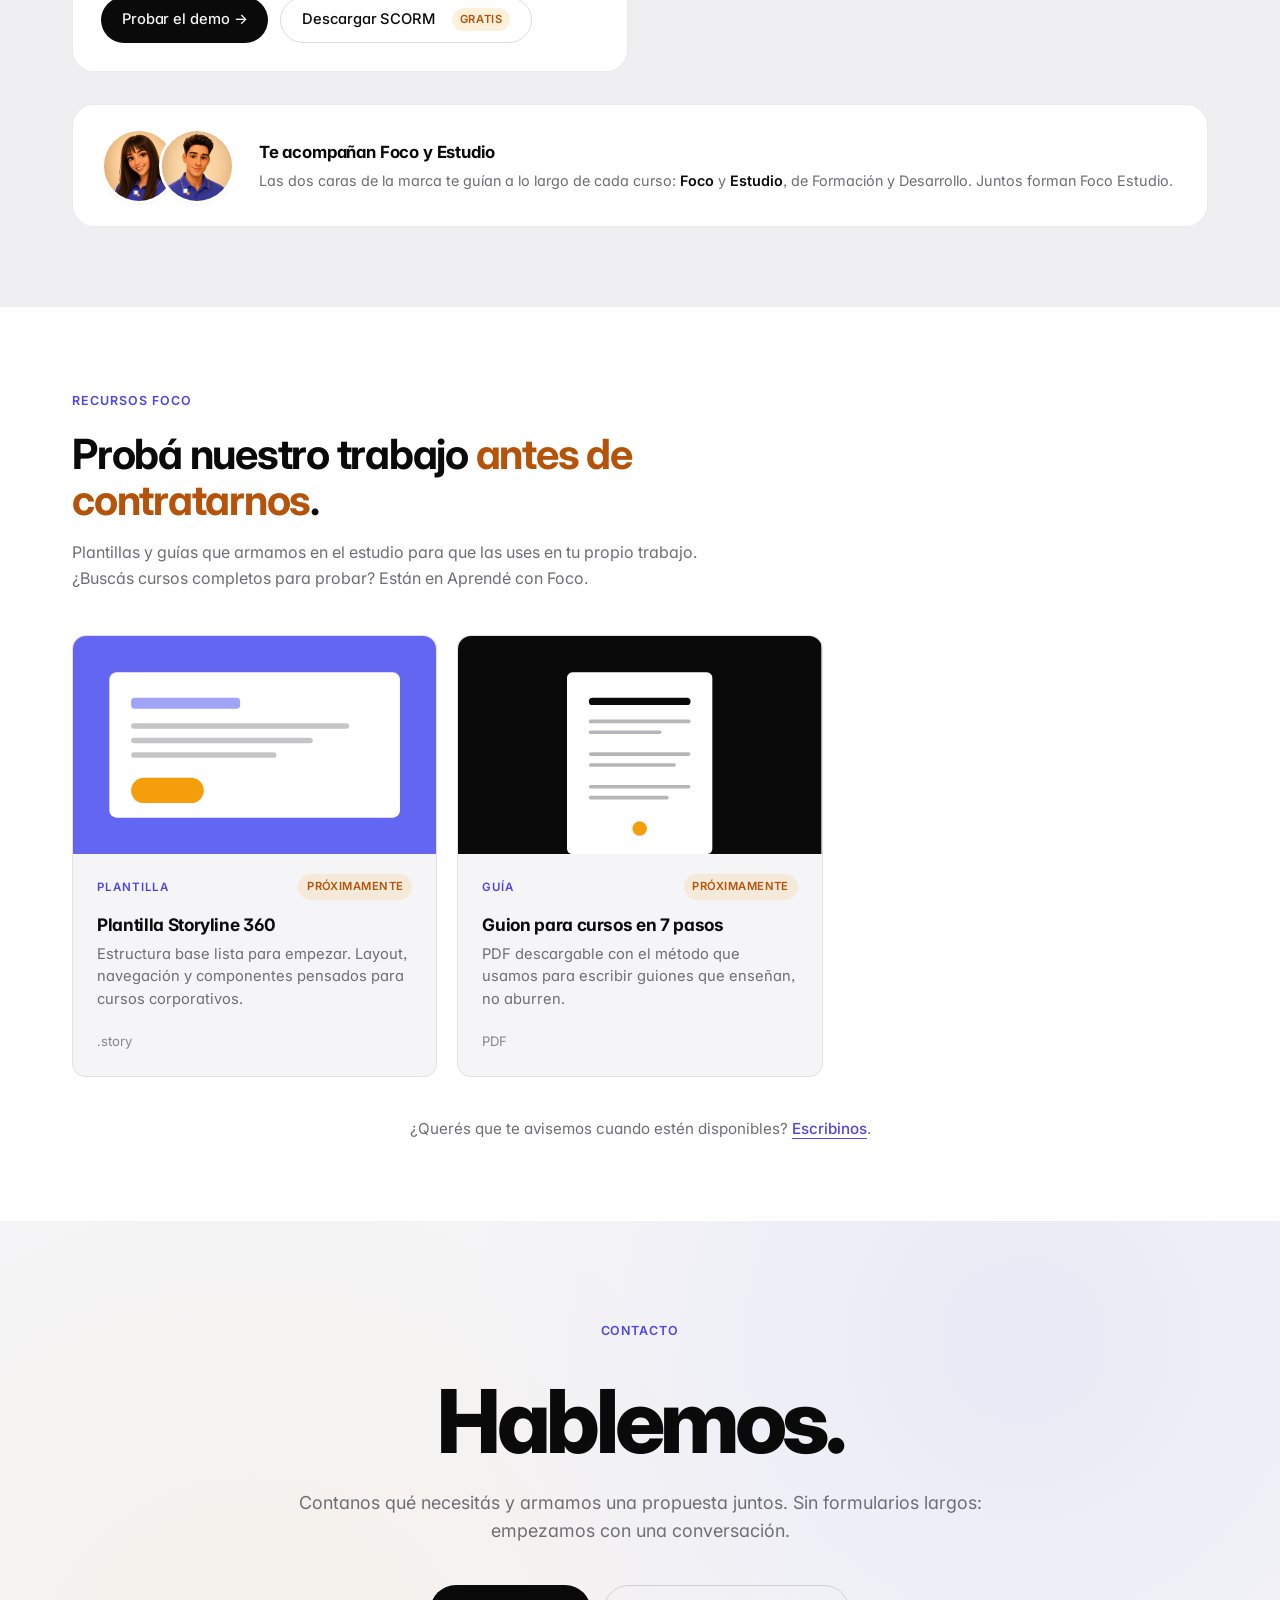
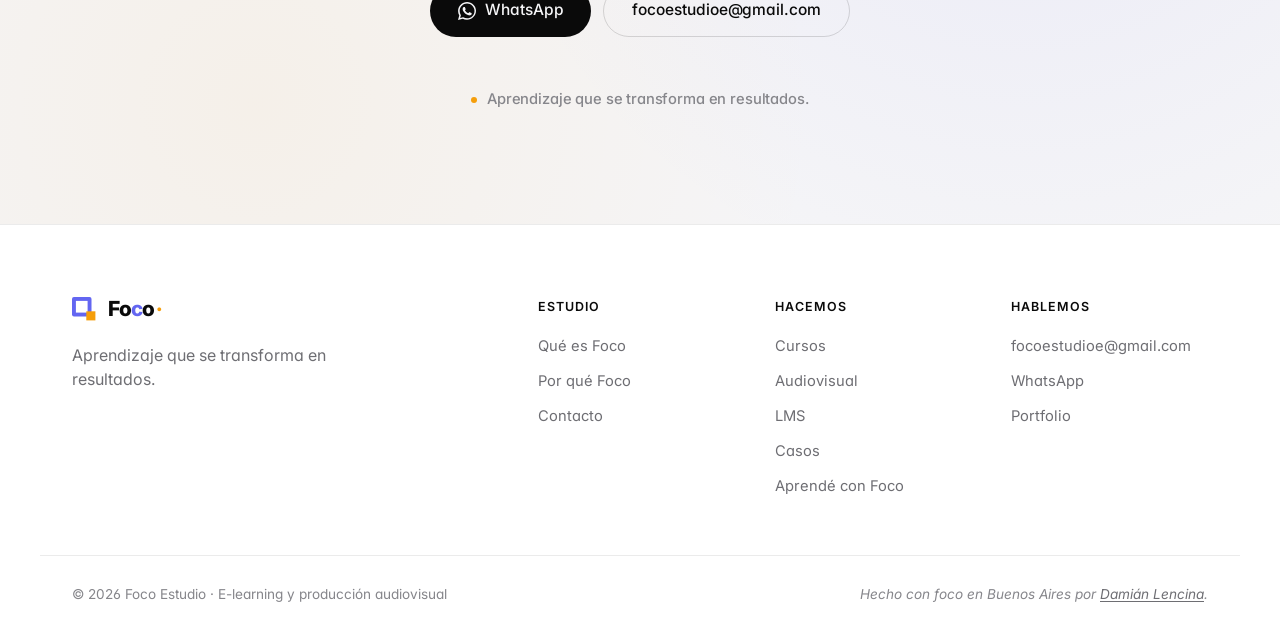
==== commit 3250fb09: "Add files via upload" ====
--- a/index.html
+++ b/index.html
@@ -43,6 +43,7 @@
 <body>
 
 <a class="skip-link" href="#hero">Saltar al contenido</a>
+<div id="scroll-progress" aria-hidden="true"></div>
 
 <header class="nav" role="banner">
   <nav class="nav-inner" aria-label="Navegación principal">
@@ -63,7 +64,6 @@
       <li><a href="#proceso">Proceso</a></li>
       <li><a href="#casos">Casos</a></li>
       <li><a href="#aprende">Aprendé</a></li>
-      <li><a href="#recursos">Recursos</a></li>
       <li><a href="#contacto">Contacto</a></li>
     </ul>
 
@@ -100,7 +100,6 @@
       <li><a href="#casos">Casos</a></li>
       <li><a href="#por-que">Por qué</a></li>
       <li><a href="#aprende">Aprendé</a></li>
-      <li><a href="#recursos">Recursos</a></li>
       <li><a href="#contacto">Contacto</a></li>
     </ul>
   </div>
@@ -229,7 +228,7 @@
             </span>
           </div>
           <h3 class="service-title">Implementación y gestión de LMS</h3>
-          <p class="service-desc">Montamos y operamos tu plataforma de aprendizaje. Vos te ocupás del negocio, nosotros del backend formativo.</p>
+          <p class="service-desc"><strong>¿No tenés plataforma todavía?</strong> Te la armamos. Desplegamos Moodle (u otro LMS) a tu medida, cargamos cursos, configuramos reportes y, si querés, la operamos con vos. Vos te ocupás del negocio, nosotros del backend formativo.</p>
           <ul class="service-tags">
             <li>Moodle</li>
             <li>Carga de cursos</li>
@@ -243,23 +242,23 @@
             <span class="service-num">04</span>
             <span class="service-icon" aria-hidden="true">
               <svg viewBox="0 0 24 24" fill="none" stroke="currentColor" stroke-width="1.6" stroke-linecap="round" stroke-linejoin="round">
-                <polyline points="20 12 20 22 4 22 4 12"/>
-                <rect x="2" y="7" width="20" height="5"/>
-                <line x1="12" y1="22" x2="12" y2="7"/>
-                <path d="M12 7H7.5a2.5 2.5 0 0 1 0-5C11 2 12 7 12 7z"/>
-                <path d="M12 7h4.5a2.5 2.5 0 0 0 0-5C13 2 12 7 12 7z"/>
+                <path d="M4 4h12l4 4v12a1 1 0 0 1-1 1H4a1 1 0 0 1-1-1V5a1 1 0 0 1 1-1z"/>
+                <polyline points="16 4 16 8 20 8"/>
+                <line x1="7" y1="12" x2="17" y2="12"/>
+                <line x1="7" y1="15.5" x2="14" y2="15.5"/>
+                <line x1="7" y1="19" x2="12" y2="19"/>
               </svg>
             </span>
           </div>
-          <h3 class="service-title">Recursos Foco</h3>
-          <p class="service-desc">Materiales propios para que pruebes cómo trabajamos antes de contratar.</p>
+          <h3 class="service-title">Diseño instruccional documentado</h3>
+          <p class="service-desc">Antes de elegir herramienta, definimos <strong>qué tiene que aprender tu gente</strong>: objetivos con verbos observables, estructura por lección y mapa de evaluación. Nuestro principio: <em>"vos dirigís, la IA ejecuta"</em> — el diseño sobrevive a la herramienta de moda.</p>
           <ul class="service-tags">
-            <li>Plantillas</li>
-            <li>Microcursos</li>
-            <li>Guías</li>
-            <li>Demos</li>
+            <li>Backward design</li>
+            <li>Resultados observables</li>
+            <li>Mapa de evaluación</li>
+            <li>Plantilla de lección</li>
           </ul>
-          <a href="#recursos" class="service-link">Explorar recursos →</a>
+          <a href="#por-que" class="service-link">Por qué nos importa →</a>
         </article>
       </div>
     </div>
@@ -323,28 +322,25 @@
             Foco nace de años produciendo formación interna para una compañía grande de Argentina. Esa trayectoria nos enseñó algo: el aprendizaje no se delega entre un pedagogo y un editor que no se hablan. Se diseña como una sola pieza.
           </p>
 
-          <div class="why-method reveal">
-            <span class="why-method-tag">Nuestro método base</span>
-            <p class="why-method-principle">“Vos dirigís, la IA ejecuta.”</p>
-            <p class="why-method-desc">
-              Cada curso arranca con <strong>diseño instruccional documentado</strong> —backward design, resultados con verbos observables y mapa de evaluación— que define <em>qué</em> tiene que aprender tu gente antes de elegir <em>con qué</em> producirlo. Sumamos producción asistida por IA para ir más rápido y más a medida, sin que la pedagogía quede atrás. El diseño sobrevive a la herramienta de moda.
-            </p>
-          </div>
+          <blockquote class="why-principle reveal">
+            <p>“Vos dirigís, la IA ejecuta.”</p>
+            <span>Nuestro método base. <a href="#servicios">Cómo lo aplicamos →</a></span>
+          </blockquote>
         </header>
 
         <div class="stats-wrap">
           <span class="stats-eyebrow">Trayectoria del equipo fundador</span>
           <ul class="stats">
             <li class="stat reveal">
-              <span class="stat-num"><span class="stat-plus">+</span>80</span>
+              <span class="stat-num"><span class="stat-plus">+</span><span class="stat-value" data-count-to="80">80</span></span>
               <span class="stat-label">Cursos producidos en formación corporativa</span>
             </li>
             <li class="stat reveal">
-              <span class="stat-num">19.852</span>
+              <span class="stat-num"><span class="stat-value" data-count-to="19852">19.852</span></span>
               <span class="stat-label">Personas alcanzadas</span>
             </li>
             <li class="stat reveal">
-              <span class="stat-num"><span class="stat-plus">+</span>6</span>
+              <span class="stat-num"><span class="stat-plus">+</span><span class="stat-value" data-count-to="6">6</span></span>
               <span class="stat-label">Años de trayectoria en e-learning</span>
             </li>
           </ul>
@@ -548,7 +544,7 @@
           Probá un curso real, <span class="text-indigo">hecho por nosotros</span>.
         </h2>
         <p class="section-lead">
-          Cursos originales de Foco Estudio, completos y navegables. Abrilos en el navegador ahora mismo o descargá el paquete SCORM para tu LMS. La prueba viva de cómo trabajamos.
+          Cursos originales de Foco Estudio, completos y navegables. Abrilos en el navegador ahora mismo o descargá el paquete SCORM para tu LMS — todos <strong>gratis y sin formulario</strong>. La prueba viva de cómo trabajamos.
         </p>
       </header>
 
@@ -582,7 +578,7 @@
             </ul>
             <div class="learn-actions">
               <a class="btn btn-primary" href="demos/ia-visual/index.html" target="_blank" rel="noopener">Probar el demo →</a>
-              <a class="btn btn-ghost" href="downloads/imagen-video-ia-elearning-foco.zip" download>Descargar SCORM</a>
+              <a class="btn btn-ghost" href="downloads/imagen-video-ia-elearning-foco.zip" download>Descargar SCORM <span class="btn-tag">gratis</span></a>
             </div>
           </div>
         </article>
@@ -614,7 +610,45 @@
             </ul>
             <div class="learn-actions">
               <a class="btn btn-primary" href="demos/gamificacion/index.html" target="_blank" rel="noopener">Probar el demo →</a>
-              <a class="btn btn-ghost" href="downloads/gamificacion-en-elearning-foco.zip" download>Descargar SCORM</a>
+              <a class="btn btn-ghost" href="downloads/gamificacion-en-elearning-foco.zip" download>Descargar SCORM <span class="btn-tag">gratis</span></a>
+            </div>
+          </div>
+        </article>
+
+        <article class="learn-card reveal">
+          <div class="learn-visual" aria-hidden="true">
+            <svg viewBox="0 0 200 120" preserveAspectRatio="none">
+              <rect width="200" height="120" fill="var(--indigo-dark)"/>
+              <rect x="18" y="20" width="164" height="80" rx="8" fill="var(--indigo)" opacity="0.18"/>
+              <rect x="30" y="56" width="6" height="32" rx="2" fill="var(--amber)"/>
+              <rect x="42" y="44" width="6" height="44" rx="2" fill="var(--amber)" opacity="0.85"/>
+              <rect x="54" y="36" width="6" height="52" rx="2" fill="var(--amber)"/>
+              <rect x="66" y="48" width="6" height="40" rx="2" fill="var(--amber)" opacity="0.85"/>
+              <rect x="78" y="60" width="6" height="28" rx="2" fill="var(--amber)"/>
+              <rect x="90" y="40" width="6" height="48" rx="2" fill="var(--amber)" opacity="0.85"/>
+              <rect x="102" y="52" width="6" height="36" rx="2" fill="var(--amber)"/>
+              <rect x="114" y="44" width="6" height="44" rx="2" fill="var(--amber)" opacity="0.85"/>
+              <circle cx="148" cy="62" r="18" fill="none" stroke="var(--bg-alt)" stroke-width="2.5" opacity="0.85"/>
+              <circle cx="148" cy="62" r="4" fill="var(--bg-alt)"/>
+              <line x1="148" y1="62" x2="160" y2="50" stroke="var(--amber)" stroke-width="2.5" stroke-linecap="round"/>
+            </svg>
+          </div>
+          <div class="learn-body">
+            <div class="learn-meta">
+              <span class="resource-badge resource-badge-live">Demo original Foco</span>
+              <span class="learn-format">SCORM 1.2 · 2 semanas</span>
+            </div>
+            <h3 class="learn-title">Producción de techno desde cero</h3>
+            <p class="learn-desc">De cero a un track terminado y masterizado en dos semanas, sin teoría musical previa. Muestra que el método Foco sirve más allá del aprendizaje corporativo.</p>
+            <ul class="learn-tags">
+              <li>Producción musical</li>
+              <li>DAW</li>
+              <li>SCORM</li>
+              <li>Microlearning</li>
+            </ul>
+            <div class="learn-actions">
+              <a class="btn btn-primary" href="demos/techno/index.html" target="_blank" rel="noopener">Probar el demo →</a>
+              <a class="btn btn-ghost" href="downloads/produccion-techno-foco.zip" download>Descargar SCORM <span class="btn-tag">gratis</span></a>
             </div>
           </div>
         </article>
@@ -767,7 +801,6 @@
           <li><a href="#servicios">LMS</a></li>
           <li><a href="#casos">Casos</a></li>
           <li><a href="#aprende">Aprendé con Foco</a></li>
-          <li><a href="#recursos">Recursos</a></li>
         </ul>
       </div>
       <div class="footer-col">
@@ -823,15 +856,89 @@
     });
   })();
 
-  // Nav scroll state
+  // Nav scroll state + progress bar
   (function () {
     var nav = document.querySelector('.nav');
-    if (!nav) return;
+    var bar = document.getElementById('scroll-progress');
     var onScroll = function () {
-      nav.classList.toggle('is-scrolled', window.scrollY > 8);
+      if (nav) nav.classList.toggle('is-scrolled', window.scrollY > 8);
+      if (bar) {
+        var docH = document.documentElement.scrollHeight - window.innerHeight;
+        var pct = docH > 0 ? (window.scrollY / docH) * 100 : 0;
+        bar.style.width = Math.min(100, Math.max(0, pct)) + '%';
+      }
     };
     onScroll();
     window.addEventListener('scroll', onScroll, { passive: true });
+    window.addEventListener('resize', onScroll, { passive: true });
+  })();
+
+  // Count-up en stats
+  (function () {
+    var items = document.querySelectorAll('[data-count-to]');
+    if (!items.length || !('IntersectionObserver' in window)) return;
+    var reduced = window.matchMedia('(prefers-reduced-motion: reduce)').matches;
+    var format = function (n) { return Math.round(n).toLocaleString('es-AR'); };
+    var animate = function (el) {
+      var target = parseInt(el.getAttribute('data-count-to'), 10) || 0;
+      if (reduced) { el.textContent = format(target); return; }
+      var duration = 1400;
+      var start = null;
+      var ease = function (t) { return 1 - Math.pow(1 - t, 3); };
+      var step = function (ts) {
+        if (start === null) start = ts;
+        var p = Math.min(1, (ts - start) / duration);
+        el.textContent = format(target * ease(p));
+        if (p < 1) requestAnimationFrame(step);
+      };
+      requestAnimationFrame(step);
+    };
+    var io = new IntersectionObserver(function (entries) {
+      entries.forEach(function (entry) {
+        if (entry.isIntersecting) { animate(entry.target); io.unobserve(entry.target); }
+      });
+    }, { threshold: 0.4 });
+    items.forEach(function (el) { io.observe(el); });
+  })();
+
+  // Cursor spotlight en sección oscura (solo hover-capable + no reduced-motion)
+  (function () {
+    if (!window.matchMedia('(hover: hover)').matches) return;
+    if (window.matchMedia('(prefers-reduced-motion: reduce)').matches) return;
+    var section = document.querySelector('.section-dark');
+    if (!section) return;
+    section.classList.add('has-spotlight');
+    section.addEventListener('pointermove', function (e) {
+      var rect = section.getBoundingClientRect();
+      section.style.setProperty('--spot-x', (e.clientX - rect.left) + 'px');
+      section.style.setProperty('--spot-y', (e.clientY - rect.top) + 'px');
+    });
+  })();
+
+  // Tilt 3D sutil en learn-cards
+  (function () {
+    if (!window.matchMedia('(hover: hover)').matches) return;
+    if (window.matchMedia('(prefers-reduced-motion: reduce)').matches) return;
+    var cards = document.querySelectorAll('.learn-card');
+    cards.forEach(function (card) {
+      card.classList.add('has-tilt');
+      var raf = null;
+      card.addEventListener('pointermove', function (e) {
+        if (raf) return;
+        raf = requestAnimationFrame(function () {
+          var rect = card.getBoundingClientRect();
+          var x = (e.clientX - rect.left) / rect.width - 0.5;
+          var y = (e.clientY - rect.top) / rect.height - 0.5;
+          card.style.setProperty('--tilt-x', (-y * 4).toFixed(2) + 'deg');
+          card.style.setProperty('--tilt-y', (x * 4).toFixed(2) + 'deg');
+          raf = null;
+        });
+      });
+      card.addEventListener('pointerleave', function () {
+        card.style.setProperty('--tilt-x', '0deg');
+        card.style.setProperty('--tilt-y', '0deg');
+      });
+    });
   })();
 
   // Reveal on scroll
--- a/style.css
+++ b/style.css
@@ -262,8 +262,21 @@
   height: auto;
   transform: translate(18%, 4%) rotate(-6deg);
   opacity: 0.07;
+  will-change: transform, opacity;
 }
 [data-theme="dark"] .hero-symbol { opacity: 0.14; }
+@media (prefers-reduced-motion: no-preference) {
+  .hero-symbol { animation: heroSymbolDrift 22s ease-in-out infinite alternate; }
+  @keyframes heroSymbolDrift {
+    0%   { transform: translate(18%, 4%) rotate(-6deg) scale(1);     opacity: 0.06; }
+    100% { transform: translate(15%, 6%) rotate(-3.5deg) scale(1.05); opacity: 0.09; }
+  }
+  [data-theme="dark"] .hero-symbol { animation-name: heroSymbolDriftDark; }
+  @keyframes heroSymbolDriftDark {
+    0%   { transform: translate(18%, 4%) rotate(-6deg) scale(1);     opacity: 0.12; }
+    100% { transform: translate(15%, 6%) rotate(-3.5deg) scale(1.05); opacity: 0.18; }
+  }
+}
 
 .hero-content {
   position: relative;
@@ -347,6 +360,19 @@
   border-color: var(--text);
 }
 .btn-wa svg { width: 18px; height: 18px; }
+.btn-tag {
+  display: inline-flex;
+  align-items: center;
+  margin-left: 0.5rem;
+  font-size: 0.7rem;
+  font-weight: 600;
+  letter-spacing: 0.05em;
+  text-transform: uppercase;
+  color: var(--amber-text);
+  background: rgba(245, 158, 11, 0.14);
+  padding: 0.15rem 0.5rem;
+  border-radius: 999px;
+}
 
 .hero-scroll {
   position: absolute;
@@ -672,6 +698,40 @@
   max-width: var(--page-max);
   margin: 0 auto;
   padding: 4.5rem 3rem;
+  position: relative;
+  overflow: hidden;
+  isolation: isolate;
+}
+.section-dark > * { position: relative; z-index: 1; }
+.section-dark::before {
+  content: "";
+  position: absolute;
+  inset: 0;
+  background:
+    radial-gradient(60% 80% at 88% 22%, color-mix(in srgb, var(--indigo) 24%, transparent), transparent 62%),
+    radial-gradient(70% 90% at 10% 82%, color-mix(in srgb, var(--amber) 18%, transparent), transparent 60%);
+  opacity: 0.9;
+  z-index: 0;
+  pointer-events: none;
+  animation: sectionDarkAmbient 18s ease-in-out infinite alternate;
+}
+@media (prefers-reduced-motion: reduce) {
+  .section-dark::before { animation: none; }
+}
+@keyframes sectionDarkAmbient {
+  0%   { transform: translate3d(-1%, -1%, 0) scale(1); opacity: 0.85; }
+  100% { transform: translate3d( 2%,  2%, 0) scale(1.06); opacity: 1; }
+}
+.section-dark.has-spotlight::after {
+  content: "";
+  position: absolute;
+  inset: 0;
+  background: radial-gradient(260px circle at var(--spot-x, 50%) var(--spot-y, 50%),
+              color-mix(in srgb, var(--amber) 22%, transparent), transparent 60%);
+  pointer-events: none;
+  z-index: 0;
+  opacity: 0.85;
+  transition: background-position 0.2s linear;
 }
 .section-dark .section-eyebrow { color: var(--amber); }
 .section-dark .section-title { color: var(--bg); }
@@ -700,45 +760,38 @@
   border-top-color: rgba(10, 10, 10, 0.12);
 }
 
-.why-method {
-  margin-top: 1.75rem;
-  padding: 1.4rem 1.5rem;
-  border: 1px solid rgba(245, 245, 247, 0.14);
-  border-left: 3px solid var(--amber);
-  border-radius: var(--radius);
-  background: rgba(245, 245, 247, 0.04);
-}
-[data-theme="dark"] .why-method {
-  border-color: rgba(10, 10, 10, 0.14);
-  background: rgba(10, 10, 10, 0.04);
-}
-.why-method-tag {
-  display: inline-block;
-  font-size: 0.7rem;
-  font-weight: 600;
-  letter-spacing: 0.1em;
-  text-transform: uppercase;
-  color: var(--amber);
-  margin-bottom: 0.6rem;
-}
-.why-method-principle {
-  font-size: 1.25rem;
+.why-principle {
+  margin: 1.75rem 0 0;
+  padding: 1.1rem 0 0;
+  border-top: 1px solid rgba(245, 245, 247, 0.14);
+}
+[data-theme="dark"] .why-principle { border-top-color: rgba(10, 10, 10, 0.14); }
+.why-principle p {
+  font-size: 1.45rem;
   font-weight: 700;
   letter-spacing: -0.02em;
   line-height: 1.2;
+  color: var(--amber);
+  margin-bottom: 0.4rem;
+}
+.why-principle span {
+  display: block;
+  font-size: 0.85rem;
+  font-weight: 500;
+  color: rgba(245, 245, 247, 0.62);
+}
+[data-theme="dark"] .why-principle span { color: rgba(10, 10, 10, 0.62); }
+.why-principle a {
   color: var(--bg);
-  margin-bottom: 0.6rem;
-}
-[data-theme="dark"] .why-method-principle { color: var(--text); }
-.why-method-desc {
-  font-size: 0.92rem;
-  line-height: 1.6;
-  color: rgba(245, 245, 247, 0.62);
-}
-[data-theme="dark"] .why-method-desc { color: rgba(10, 10, 10, 0.62); }
-.why-method-desc strong { color: var(--amber); font-weight: 600; }
-.why-method-desc em { font-style: normal; color: var(--bg); font-weight: 600; }
-[data-theme="dark"] .why-method-desc em { color: var(--text); }
+  border-bottom: 1px solid rgba(245, 245, 247, 0.4);
+  margin-left: 0.35rem;
+  transition: opacity 0.2s ease;
+}
+[data-theme="dark"] .why-principle a {
+  color: var(--text);
+  border-bottom-color: rgba(10, 10, 10, 0.4);
+}
+.why-principle a:hover { opacity: 0.7; }
 
 .stats-wrap { display: flex; flex-direction: column; }
 .stats-eyebrow {
@@ -1197,20 +1250,34 @@
   gap: 1.5rem;
 }
 .learn-card {
+  --tilt-x: 0deg;
+  --tilt-y: 0deg;
+  --learn-lift: 0px;
   background: var(--bg-alt);
   border: 1px solid var(--border);
   border-radius: var(--radius-lg);
   overflow: hidden;
   display: flex;
   flex-direction: column;
-  transition: transform 0.3s cubic-bezier(0.16, 1, 0.3, 1),
+  transform-style: preserve-3d;
+  transform: translateY(var(--learn-lift));
+  transition: transform 0.4s cubic-bezier(0.16, 1, 0.3, 1),
               border-color 0.3s ease,
               box-shadow 0.3s ease;
 }
 .learn-card:hover {
-  transform: translateY(-4px);
+  --learn-lift: -4px;
   border-color: var(--border-strong);
   box-shadow: var(--shadow-lg);
+}
+.learn-card.has-tilt {
+  transform: perspective(1200px)
+             translateY(var(--learn-lift))
+             rotateX(var(--tilt-x))
+             rotateY(var(--tilt-y));
+}
+.learn-card.has-tilt:hover {
+  transition: transform 0.12s linear, border-color 0.3s ease, box-shadow 0.3s ease;
 }
 .learn-visual {
   aspect-ratio: 200 / 120;
@@ -1310,6 +1377,62 @@
   line-height: 1.55;
 }
 .learn-guides-desc strong { color: var(--text); font-weight: 600; }
+
+/* ---------- Cinematic polish ---------- */
+
+/* 1 · Progress bar superior */
+#scroll-progress {
+  position: fixed;
+  top: 0; left: 0;
+  height: 2px;
+  width: 0;
+  background: linear-gradient(to right, var(--indigo) 0%, var(--indigo) 50%, var(--amber) 100%);
+  z-index: 9999;
+  pointer-events: none;
+  transition: width 0.1s linear;
+  border-bottom-right-radius: 2px;
+  box-shadow: 0 0 12px rgba(99, 102, 241, 0.45);
+}
+
+/* 3 · Stagger reveals · choreography por nth-child */
+@media (prefers-reduced-motion: no-preference) {
+  .services > .reveal:nth-child(2),
+  .process > .reveal:nth-child(2),
+  .cases-scroller > .case-card.reveal:nth-child(2),
+  .stats > .reveal:nth-child(2)               { transition-delay: 80ms; }
+
+  .services > .reveal:nth-child(3),
+  .process > .reveal:nth-child(3),
+  .cases-scroller > .case-card.reveal:nth-child(3),
+  .stats > .reveal:nth-child(3)               { transition-delay: 160ms; }
+
+  .services > .reveal:nth-child(4),
+  .process > .reveal:nth-child(4),
+  .cases-scroller > .case-card.reveal:nth-child(4) { transition-delay: 240ms; }
+
+  .cases-scroller > .case-card.reveal:nth-child(5) { transition-delay: 320ms; }
+  .cases-scroller > .case-card.reveal:nth-child(6) { transition-delay: 400ms; }
+
+  .learn-grid > .reveal:nth-child(2) { transition-delay: 120ms; }
+  .learn-grid > .reveal:nth-child(3) { transition-delay: 240ms; }
+}
+
+/* Refinamiento de hover: sombra teñida con la marca en cards principales */
+.learn-card:hover { box-shadow: 0 24px 60px -18px rgba(99, 102, 241, 0.28), var(--shadow-md); }
+.case-card:hover { box-shadow: 0 18px 48px -16px rgba(99, 102, 241, 0.22), var(--shadow-md); }
+.service-card:hover { box-shadow: 0 18px 48px -16px rgba(99, 102, 241, 0.18), var(--shadow-md); }
+.resource-card:hover { box-shadow: 0 18px 48px -16px rgba(99, 102, 241, 0.16), var(--shadow-md); }
+.btn-primary:hover { box-shadow: 0 14px 32px -10px rgba(99, 102, 241, 0.45); }
+
+/* Visual de case-card / learn-card: zoom suave al hover */
+.case-card .case-visual svg,
+.learn-card .learn-visual svg {
+  transition: transform 0.6s cubic-bezier(0.16, 1, 0.3, 1);
+}
+.case-card:hover .case-visual svg,
+.learn-card:hover .learn-visual svg {
+  transform: scale(1.04);
+}
 
 /* ---------- Responsive ---------- */
 @media (max-width: 980px) {
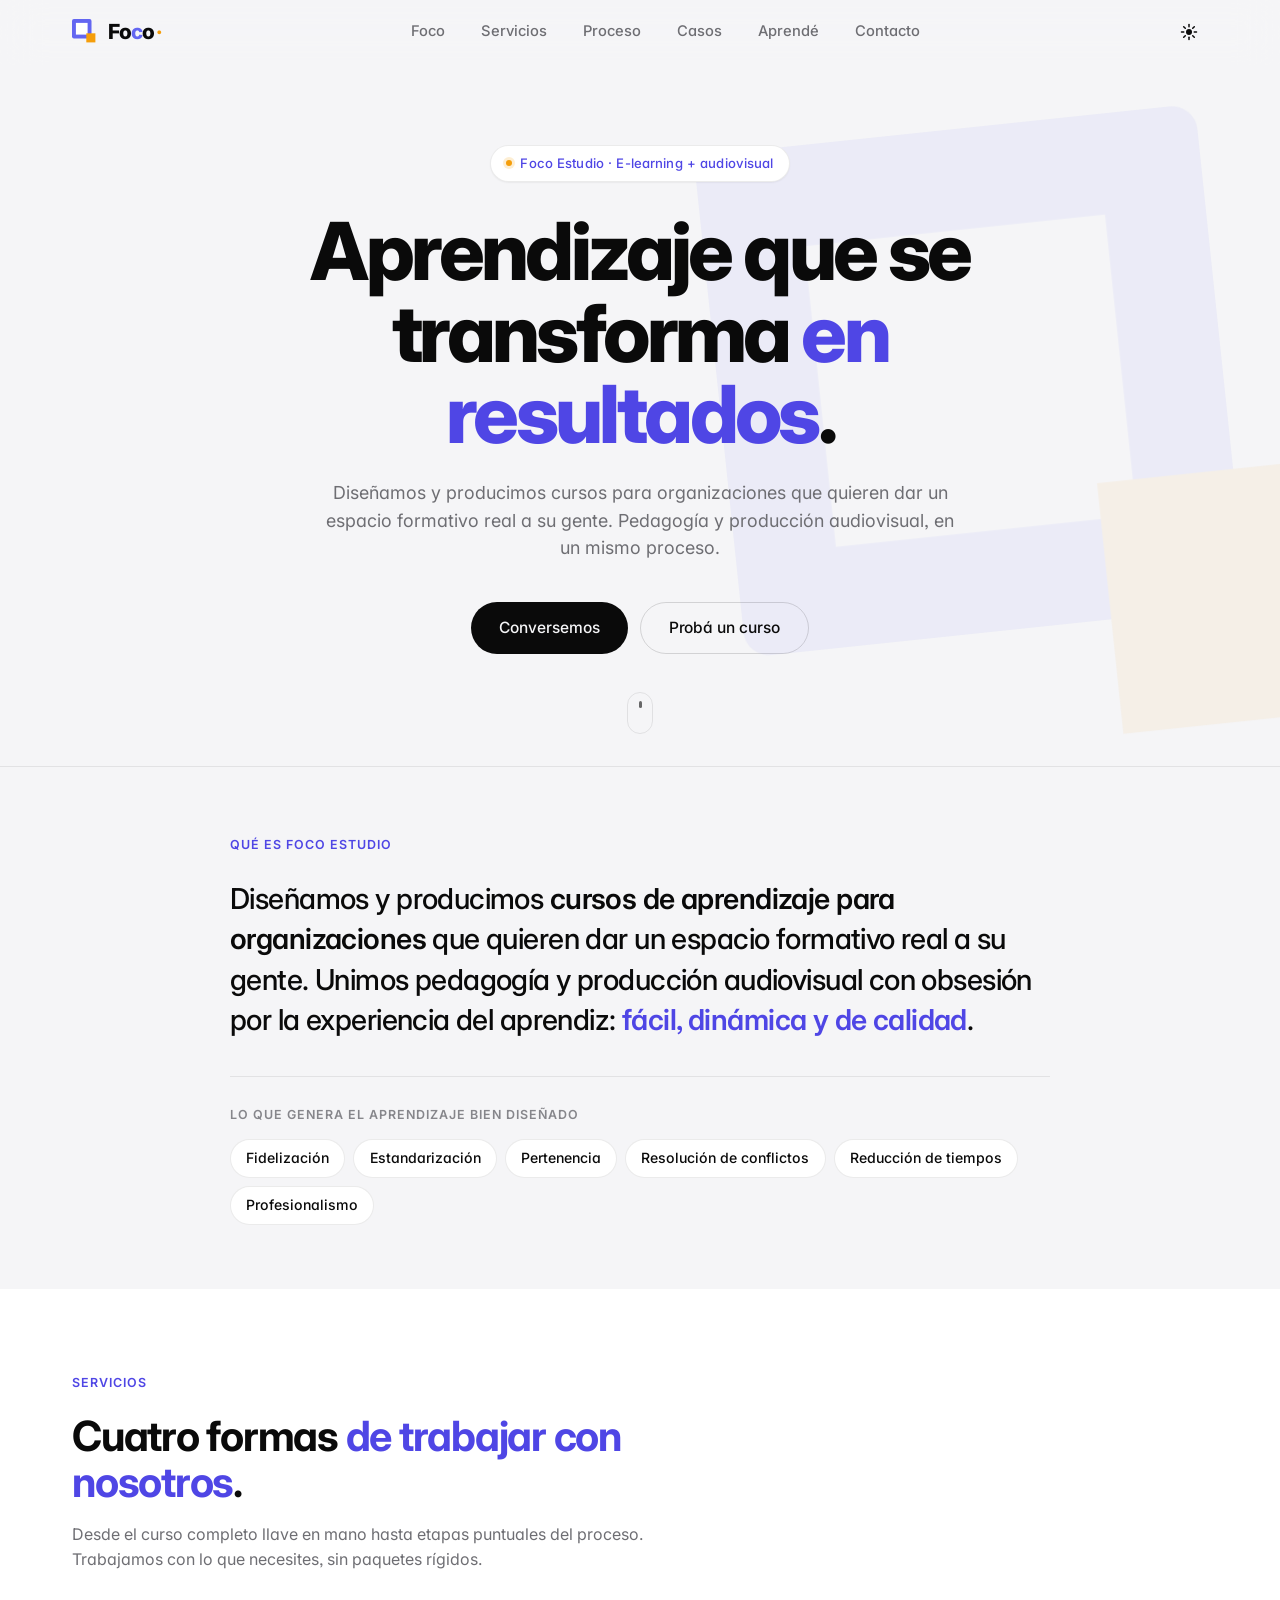
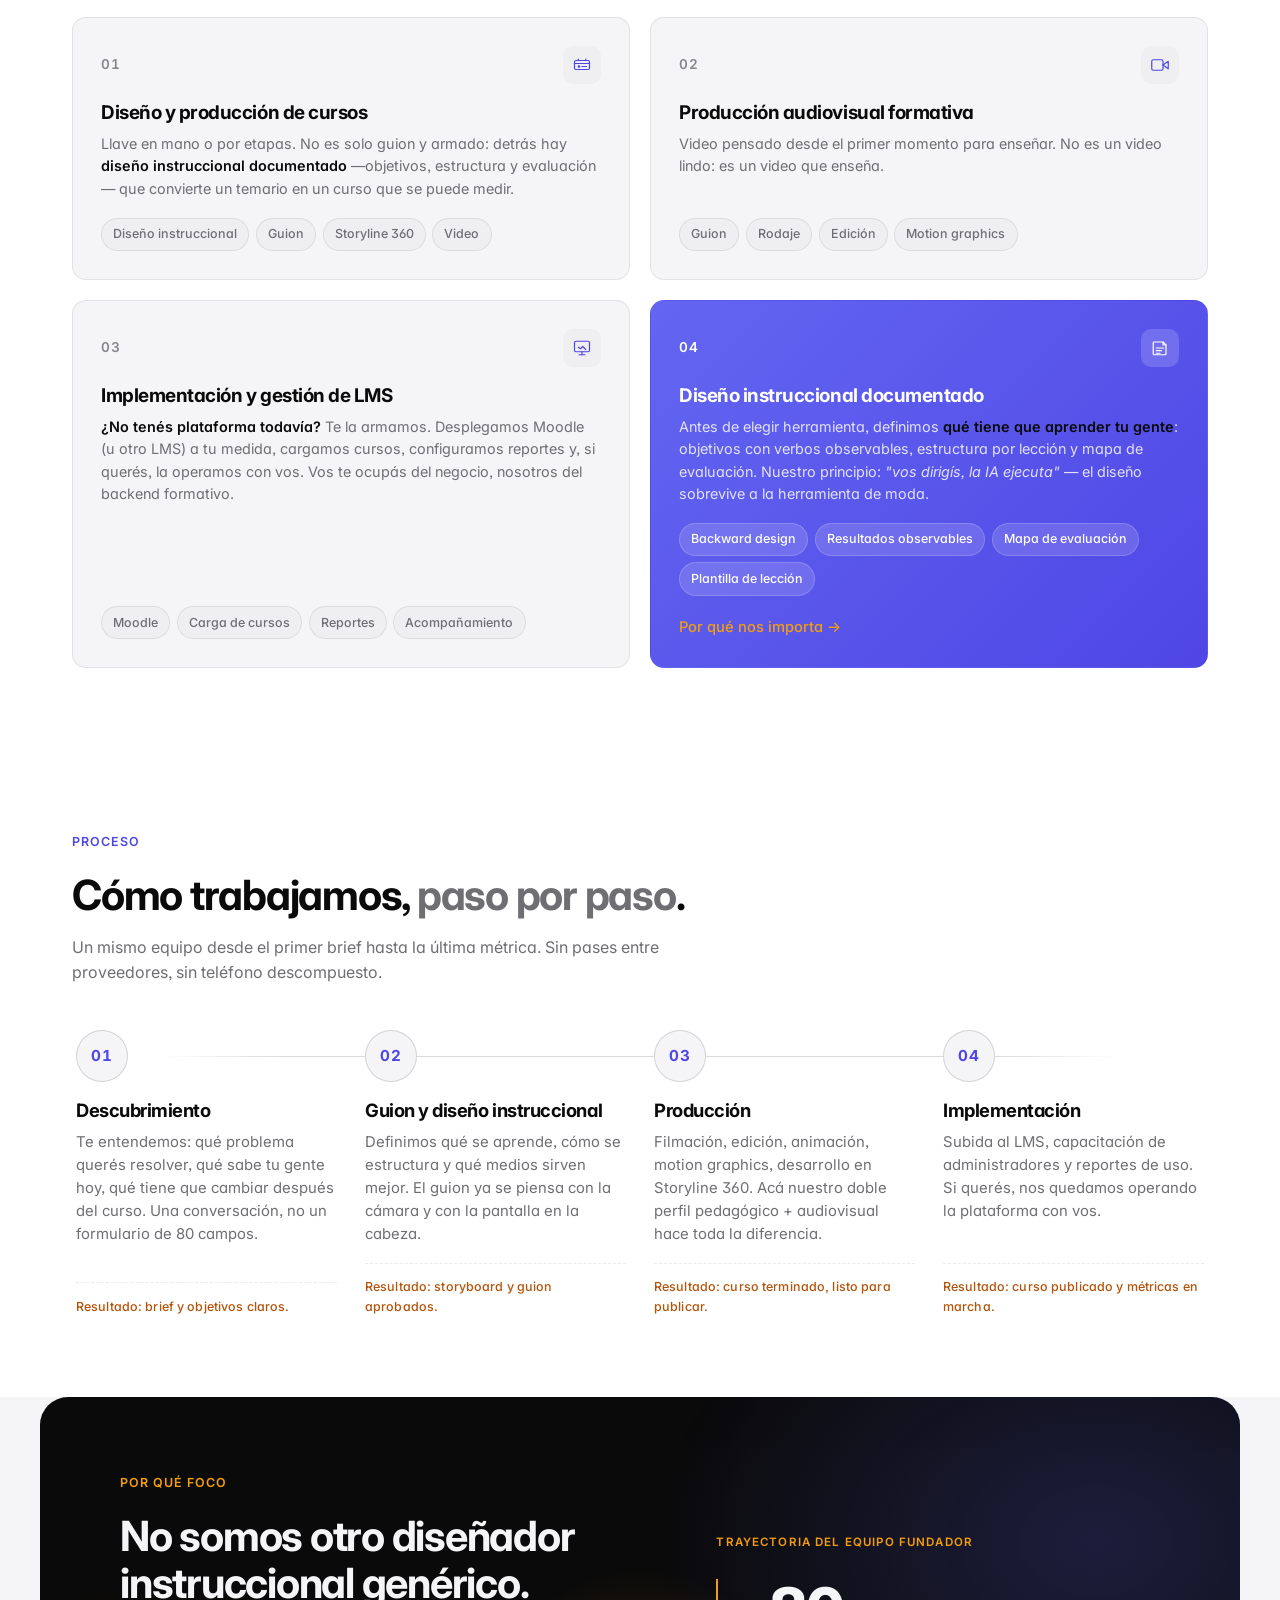
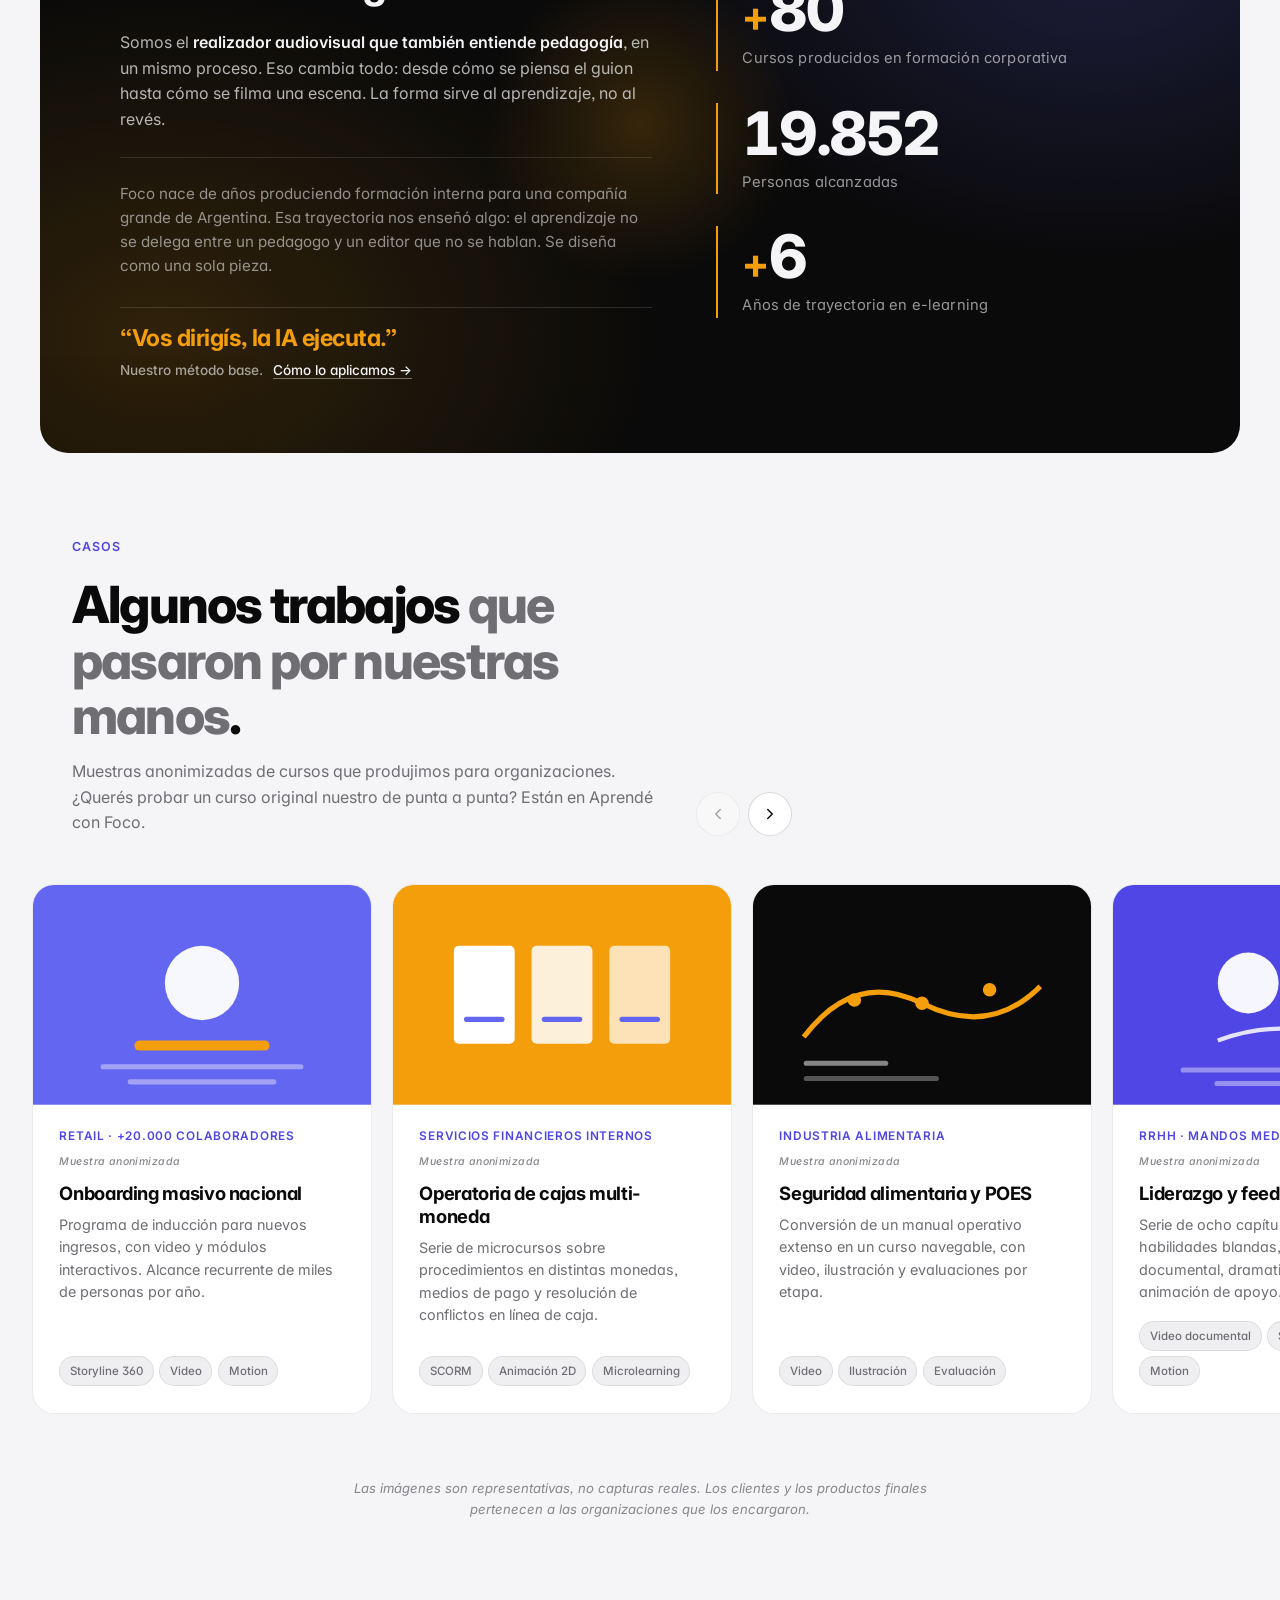
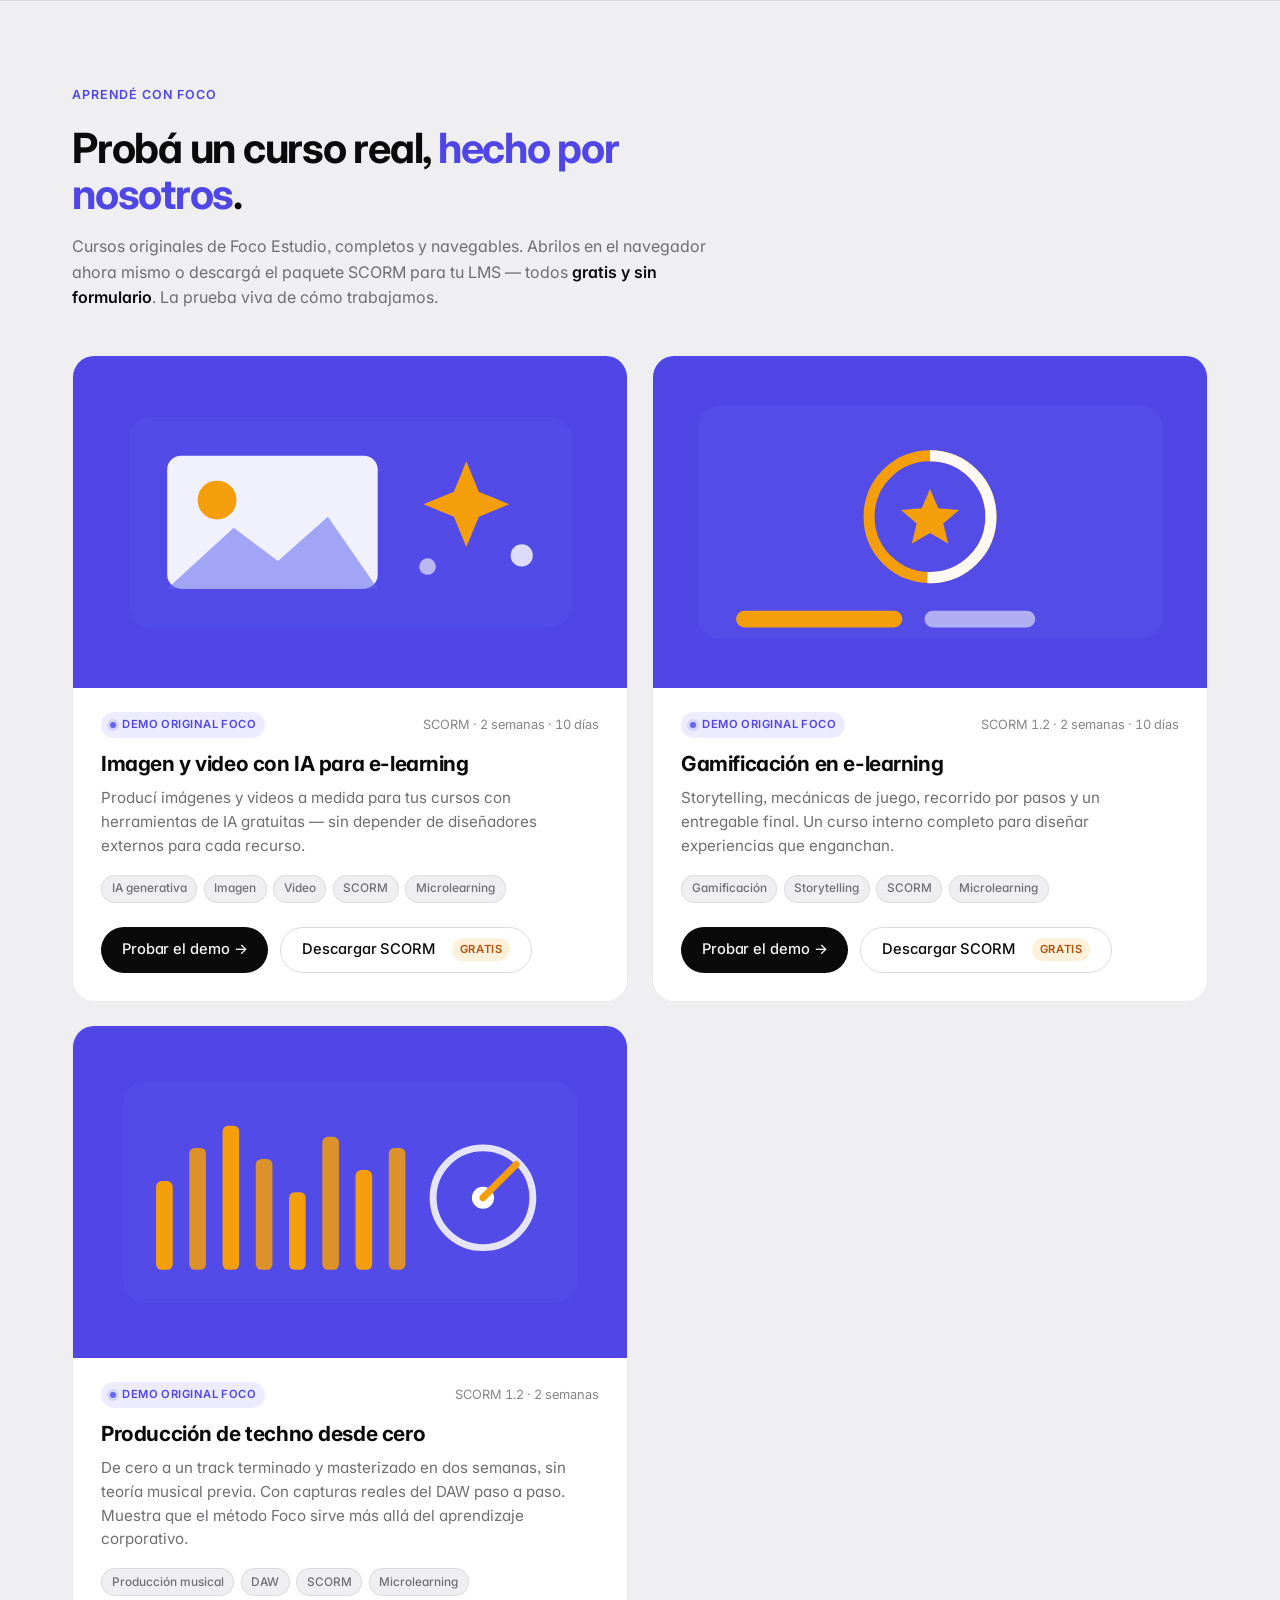
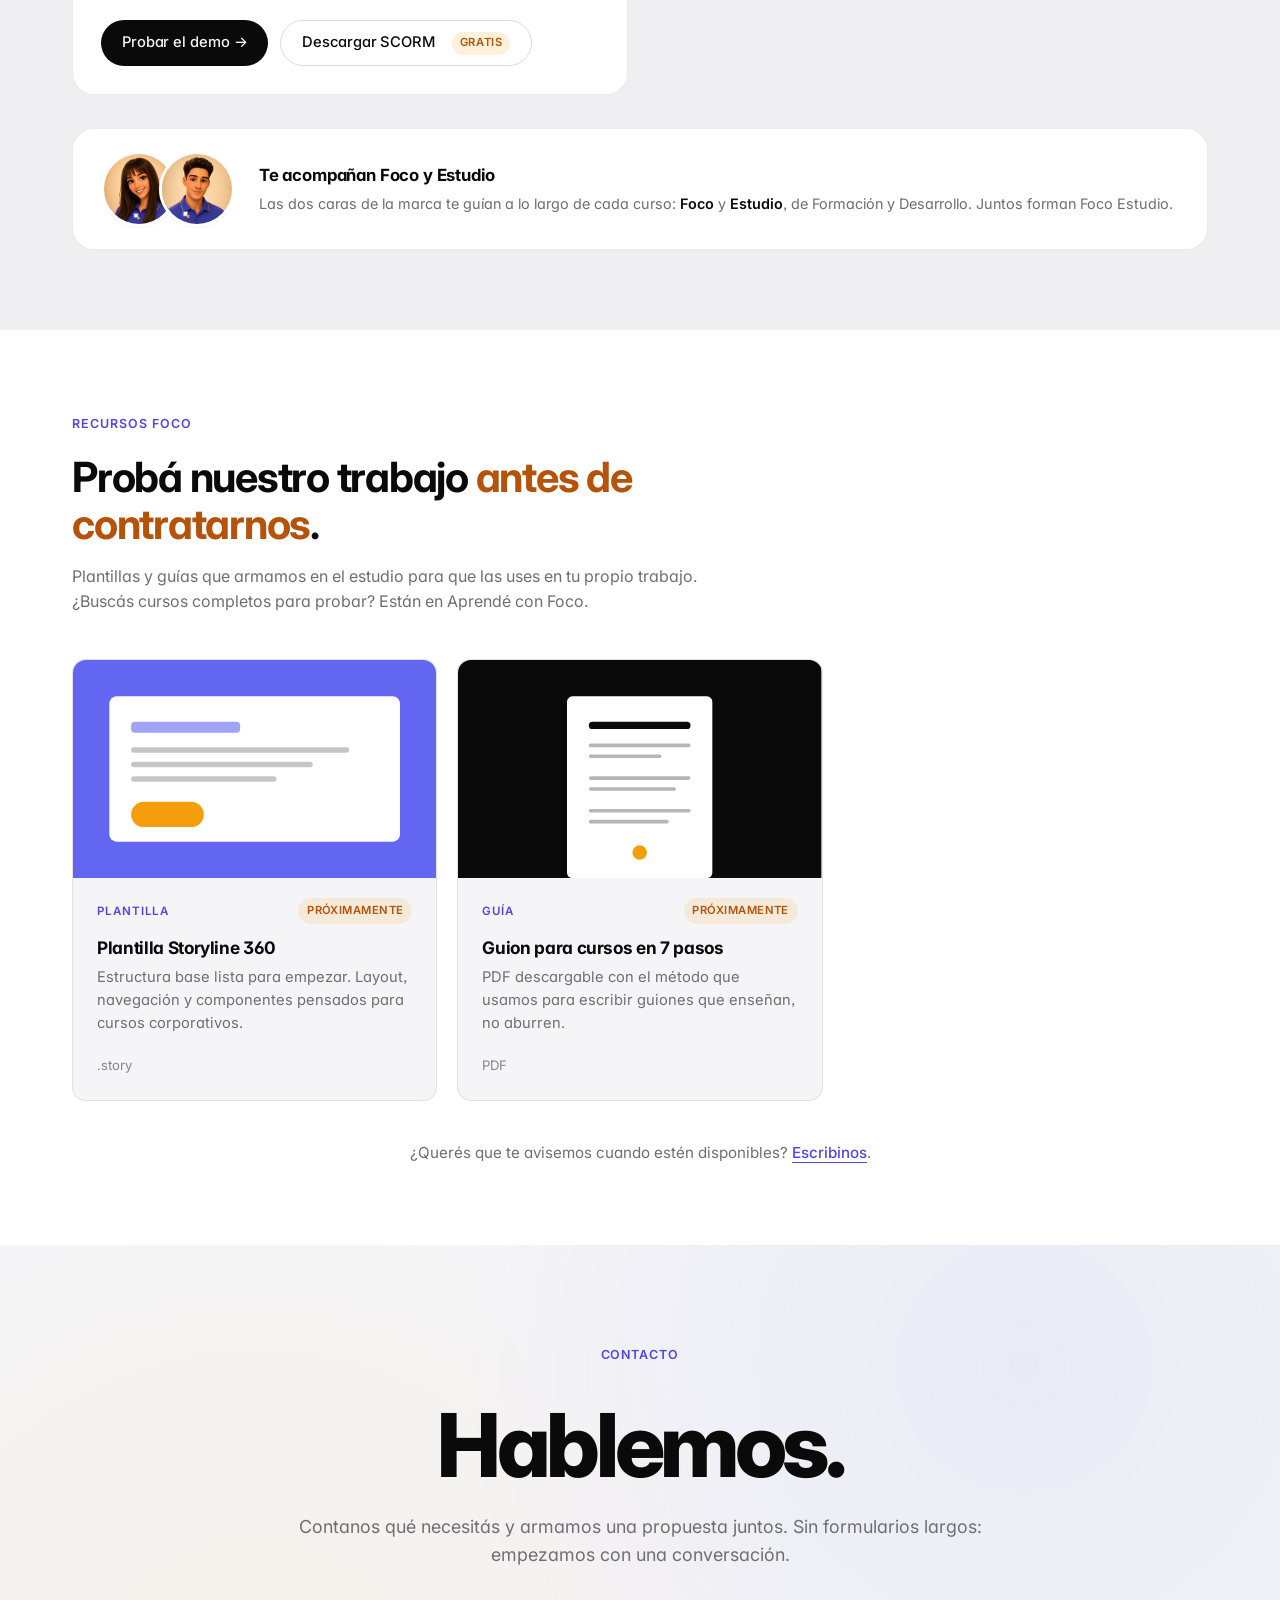
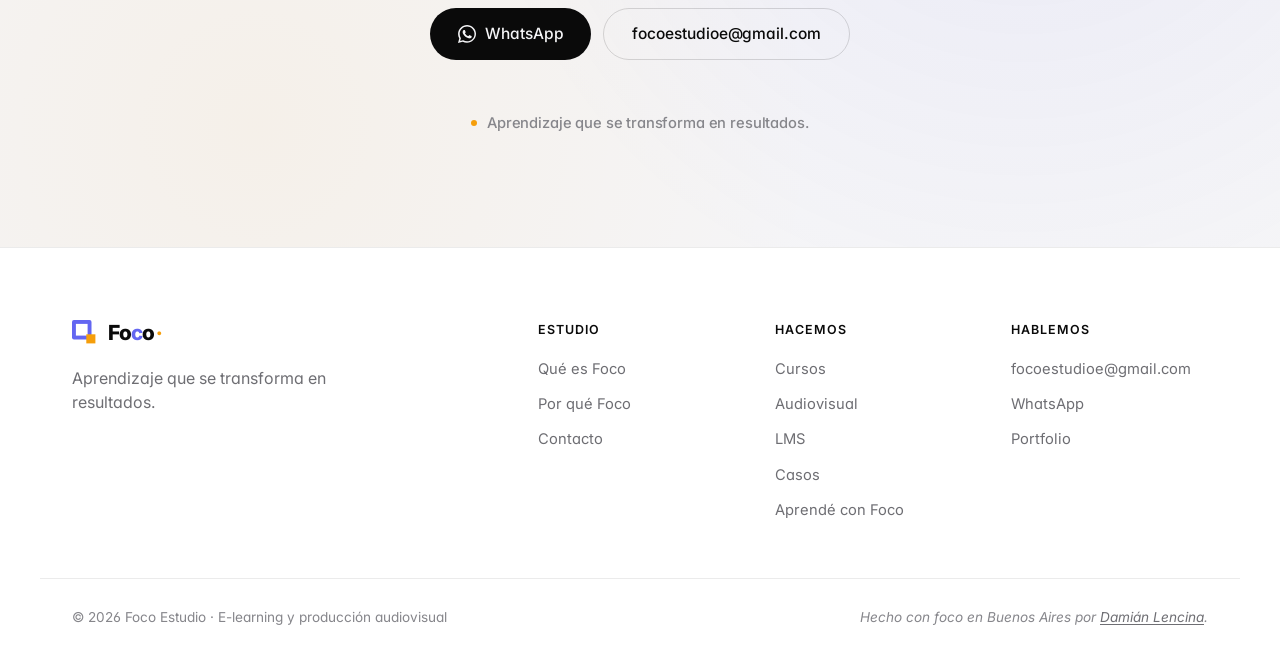
==== commit 83b3062e: "Add files via upload" ====
--- a/index.html
+++ b/index.html
@@ -639,7 +639,7 @@
               <span class="learn-format">SCORM 1.2 · 2 semanas</span>
             </div>
             <h3 class="learn-title">Producción de techno desde cero</h3>
-            <p class="learn-desc">De cero a un track terminado y masterizado en dos semanas, sin teoría musical previa. Muestra que el método Foco sirve más allá del aprendizaje corporativo.</p>
+            <p class="learn-desc">De cero a un track terminado y masterizado en dos semanas, sin teoría musical previa. Con capturas reales del DAW paso a paso. Muestra que el método Foco sirve más allá del aprendizaje corporativo.</p>
             <ul class="learn-tags">
               <li>Producción musical</li>
               <li>DAW</li>
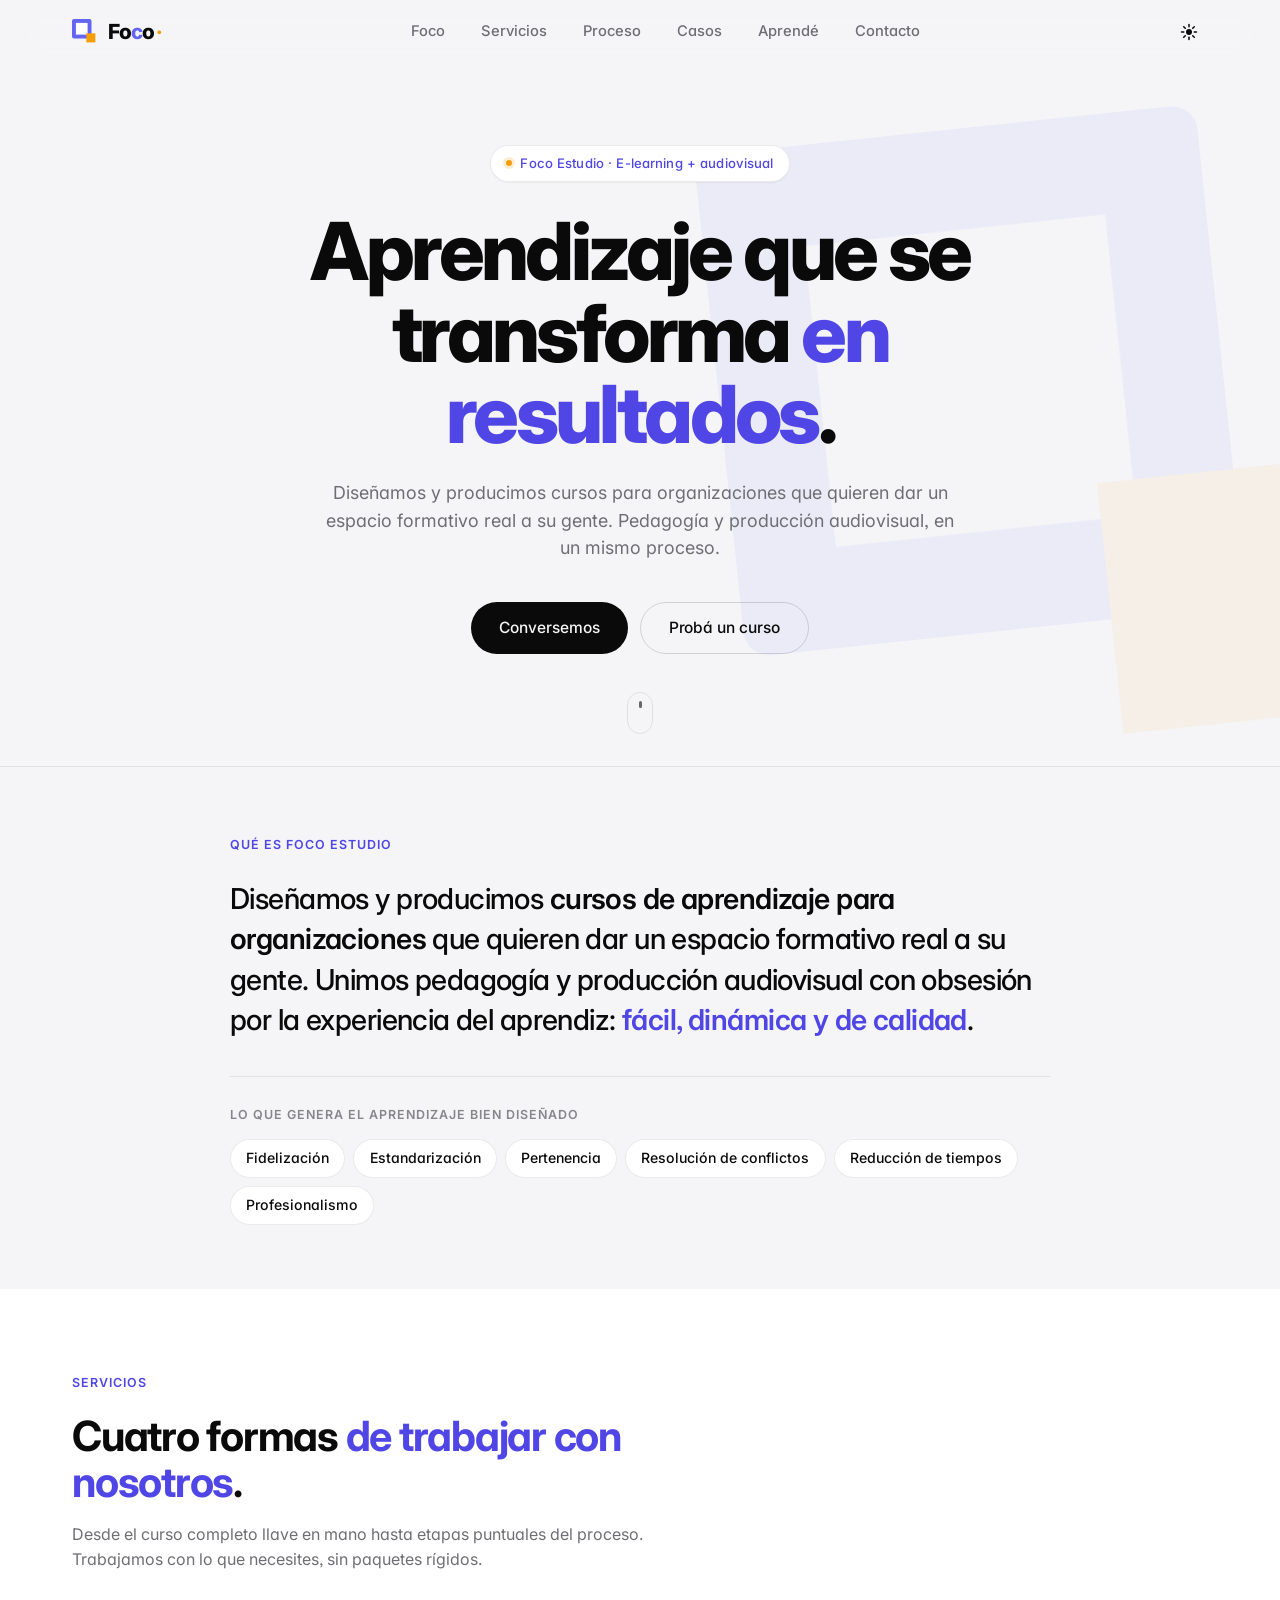
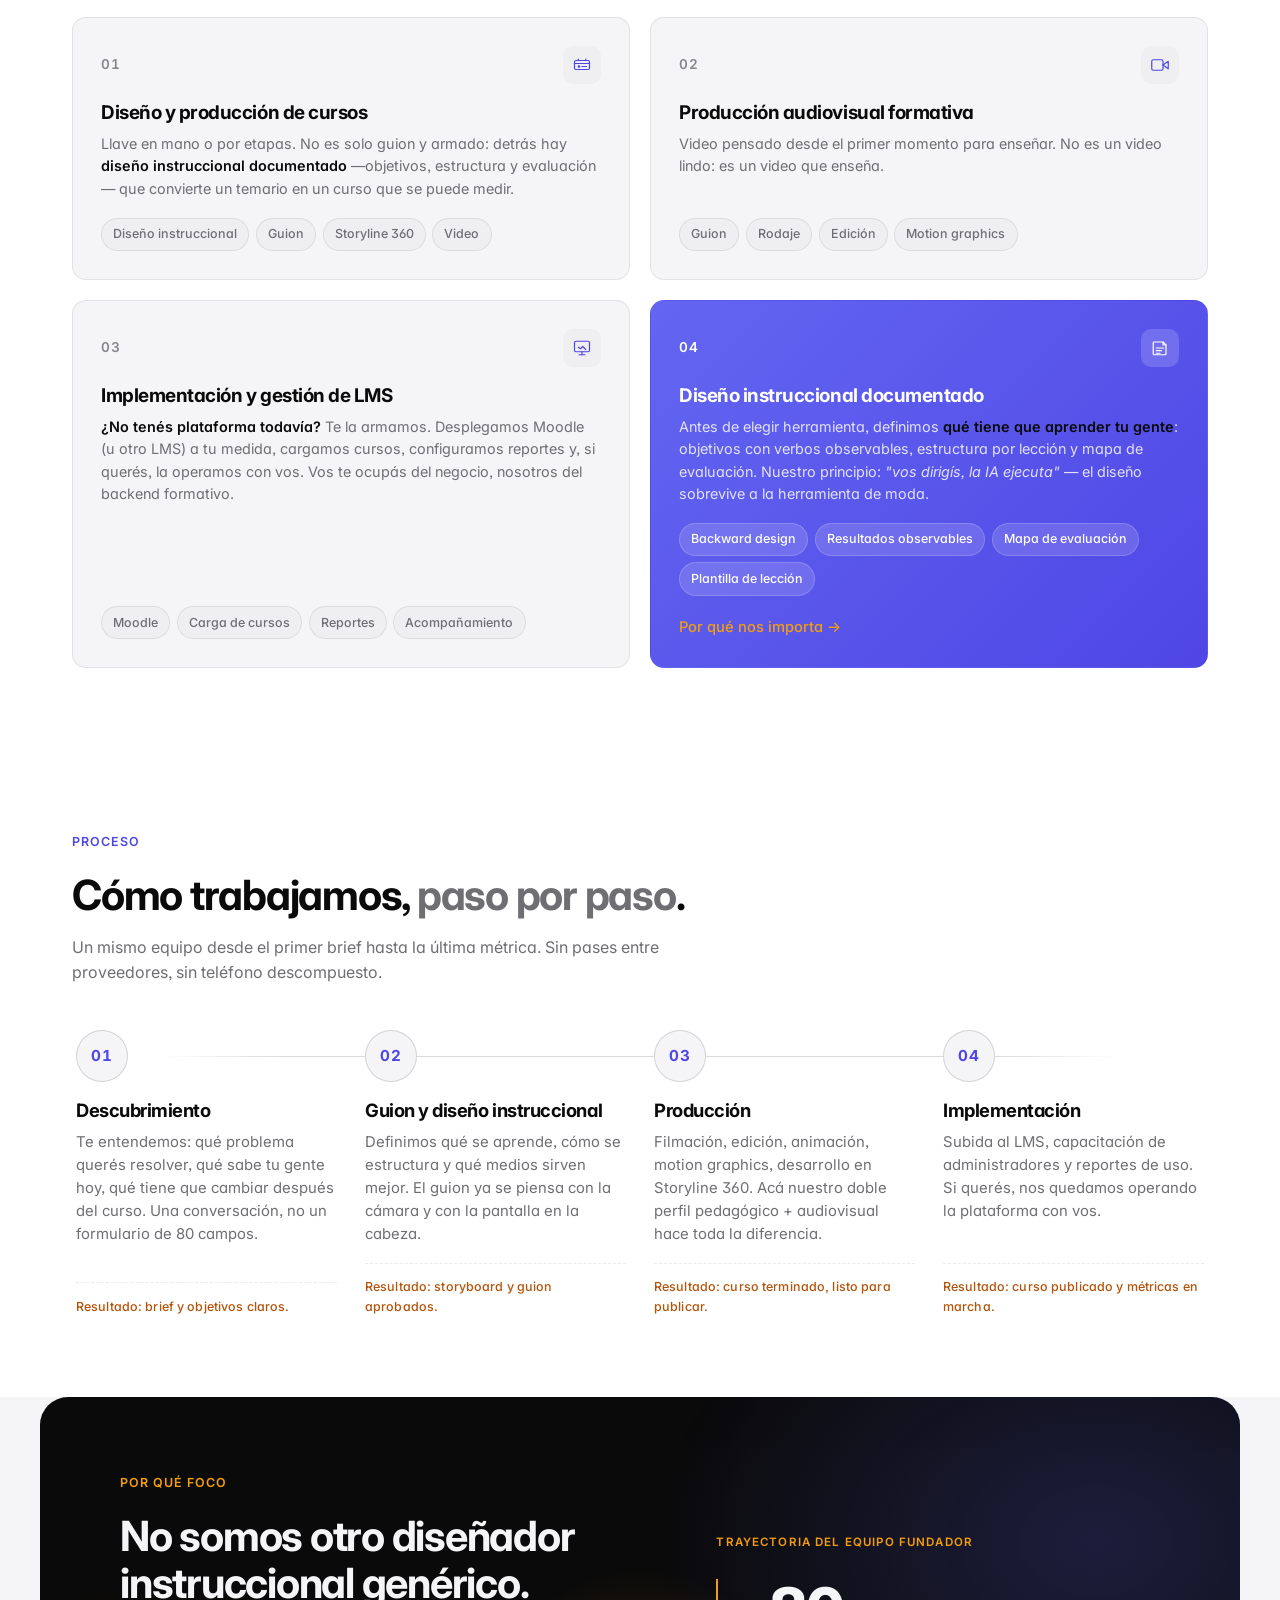
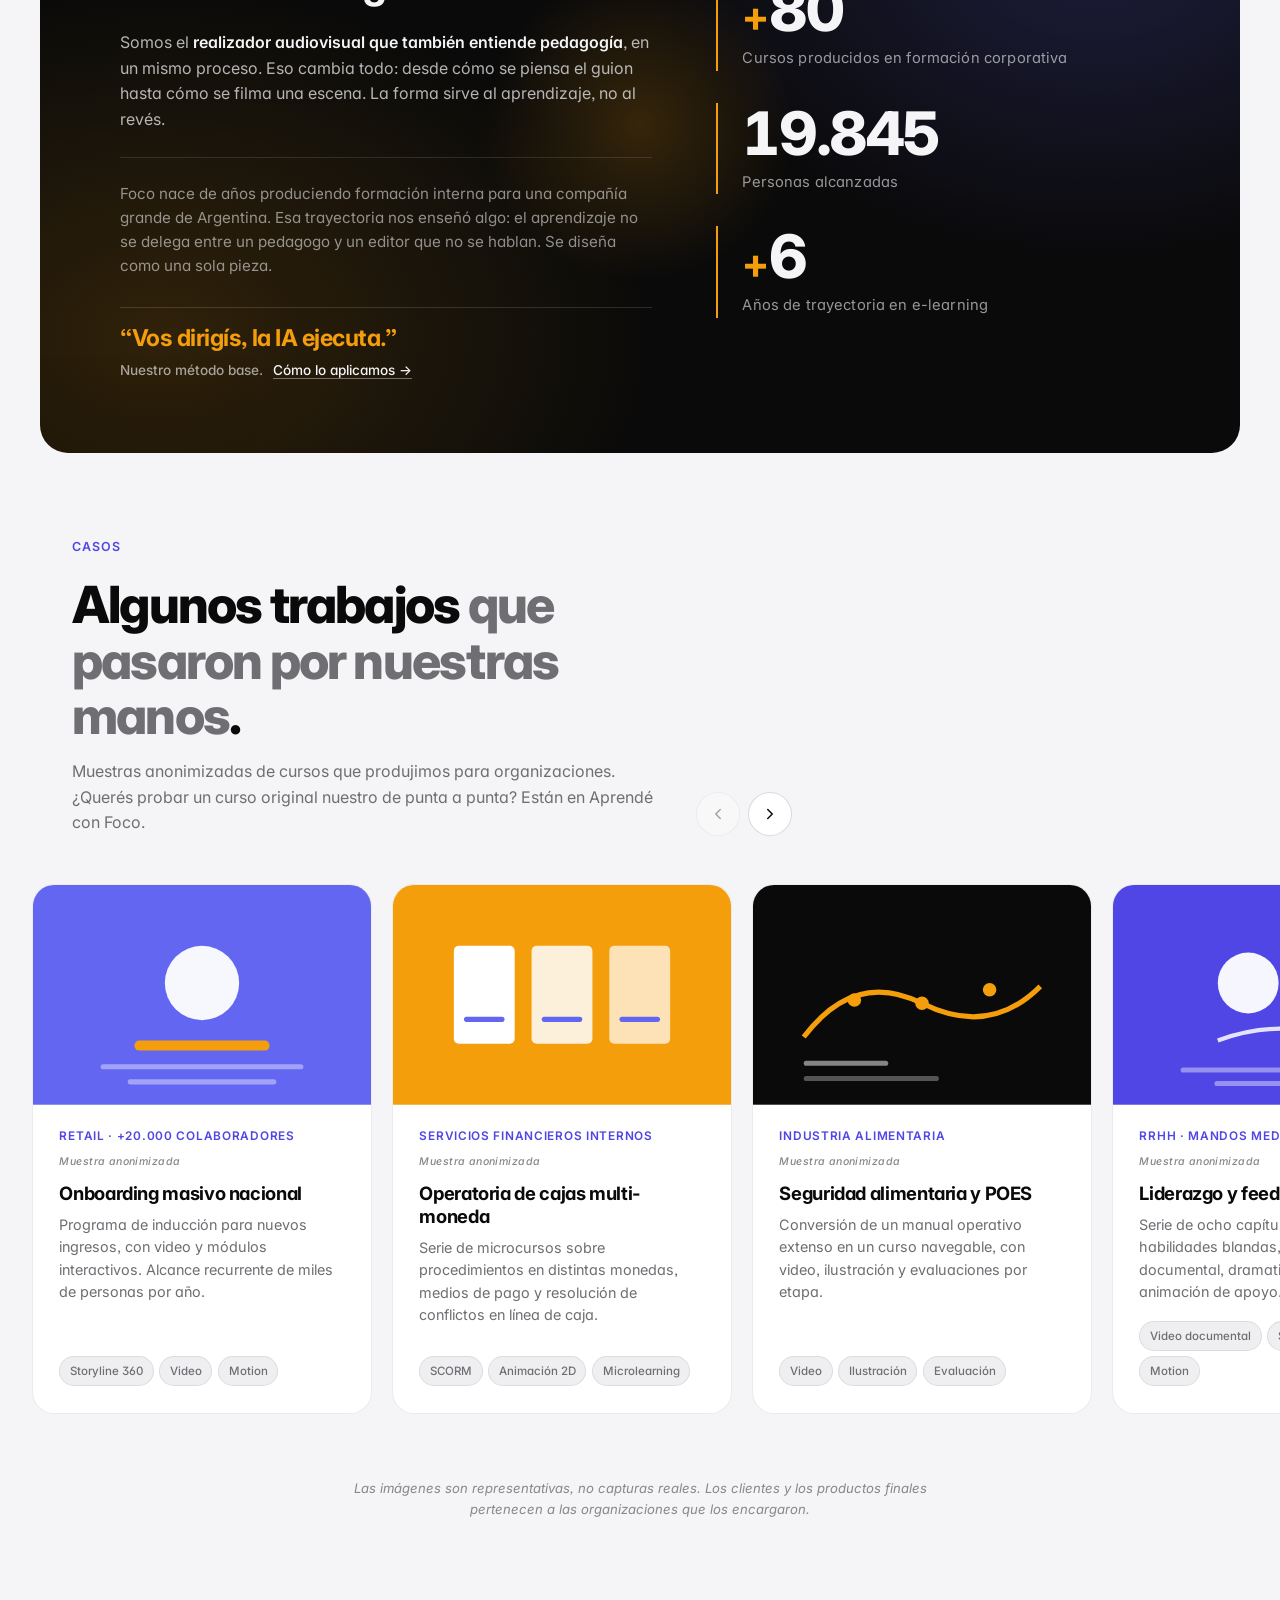
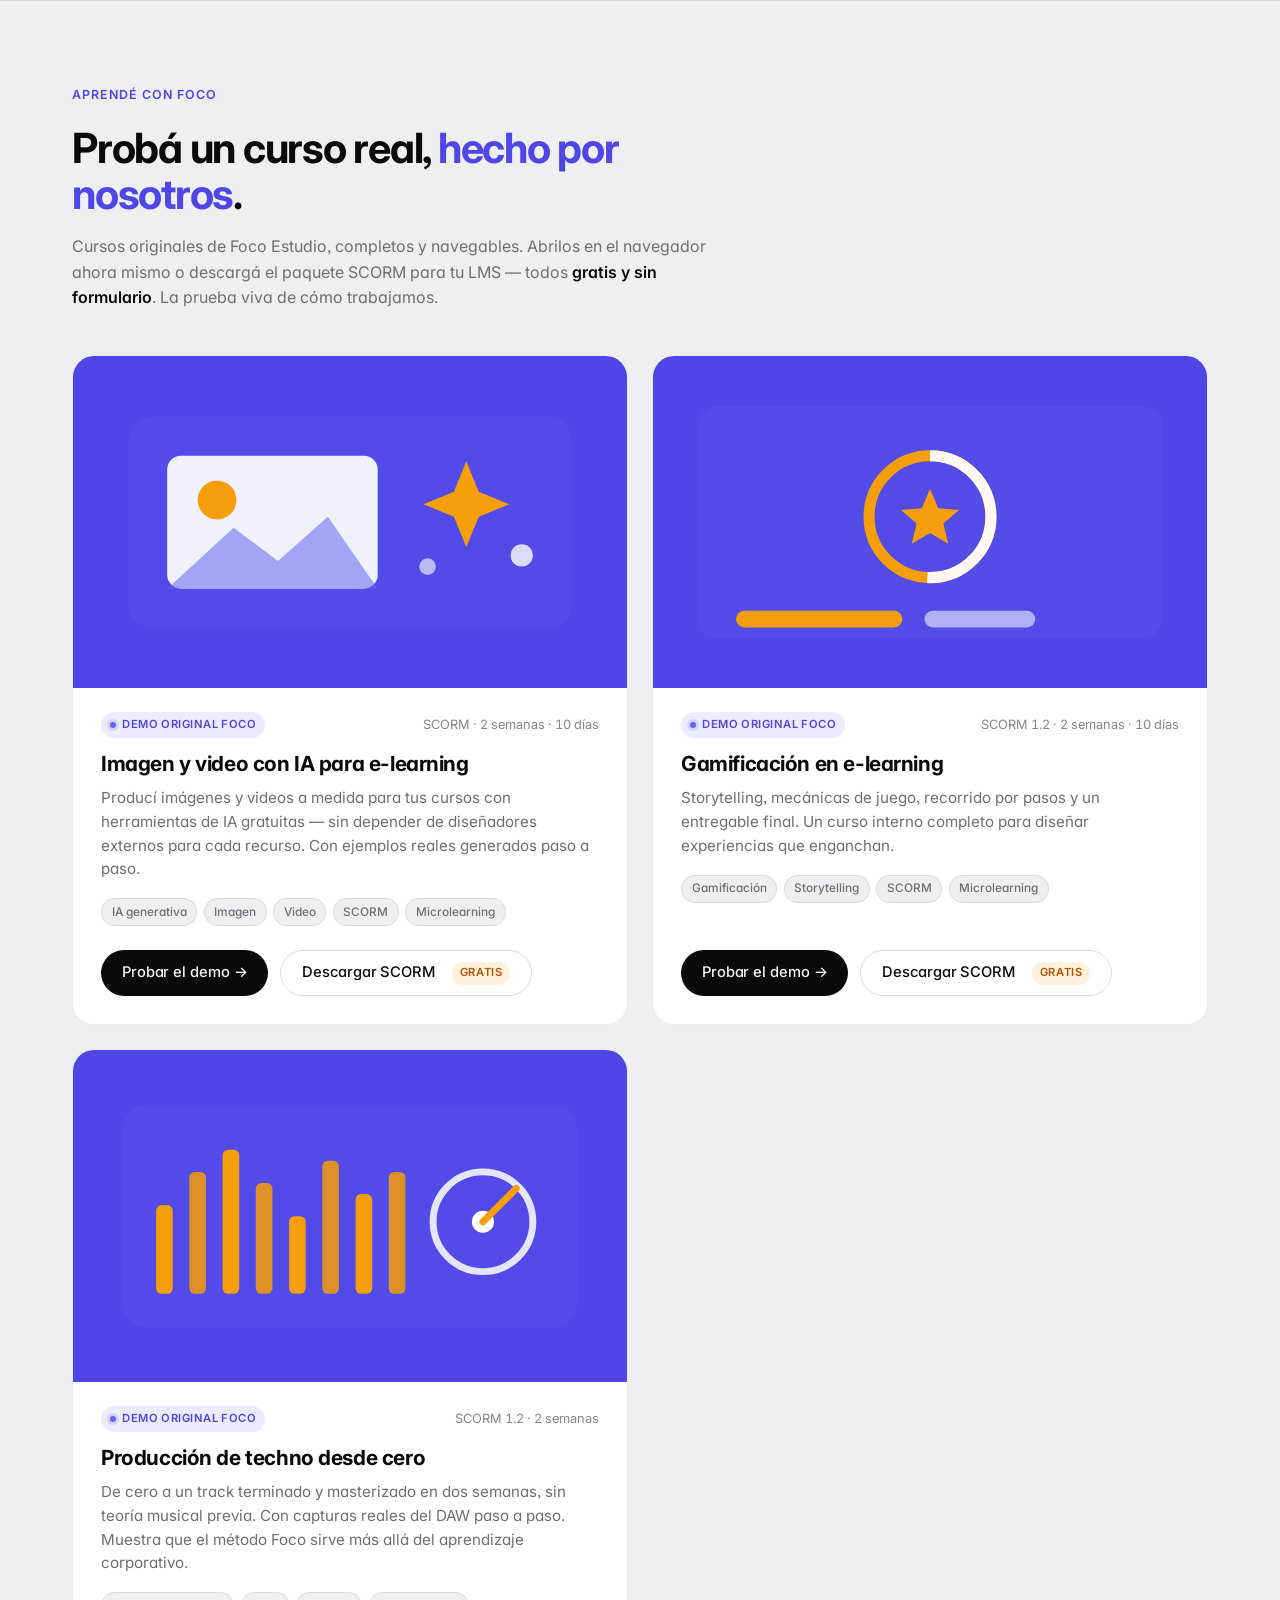
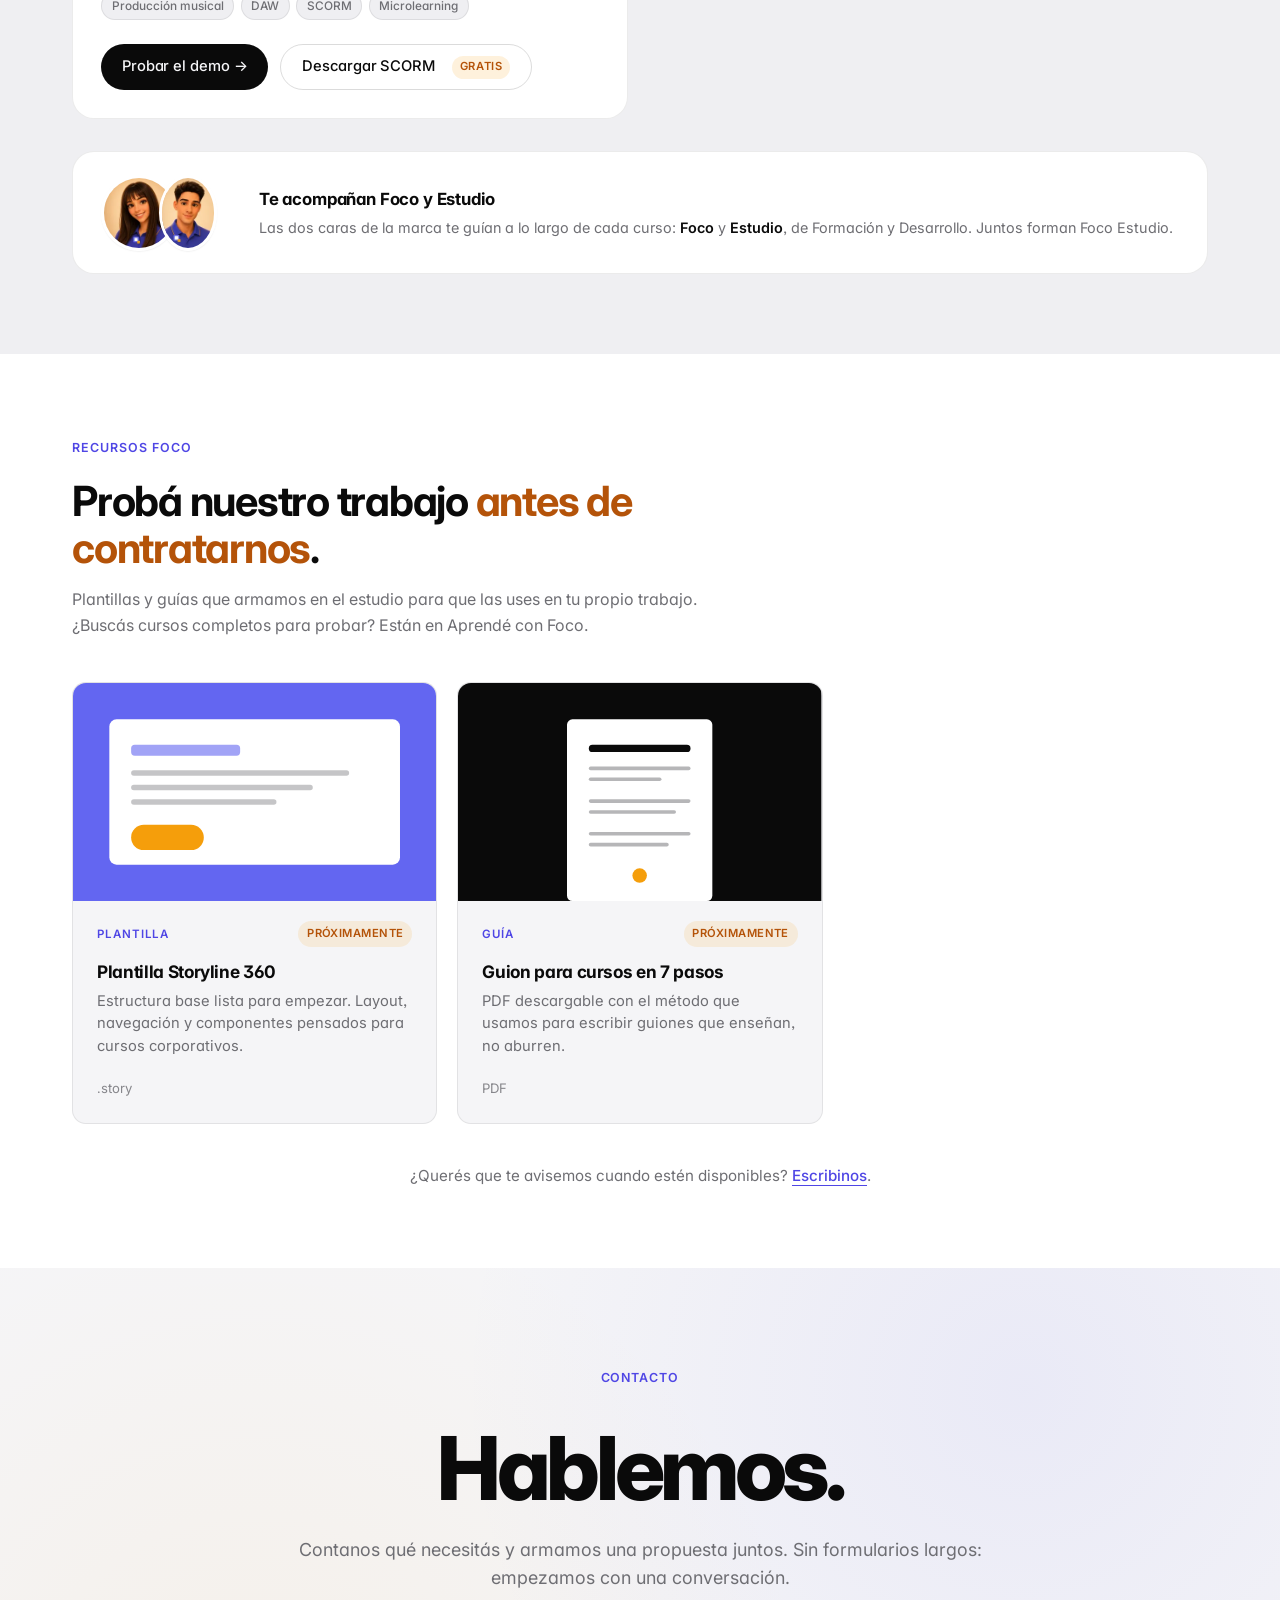
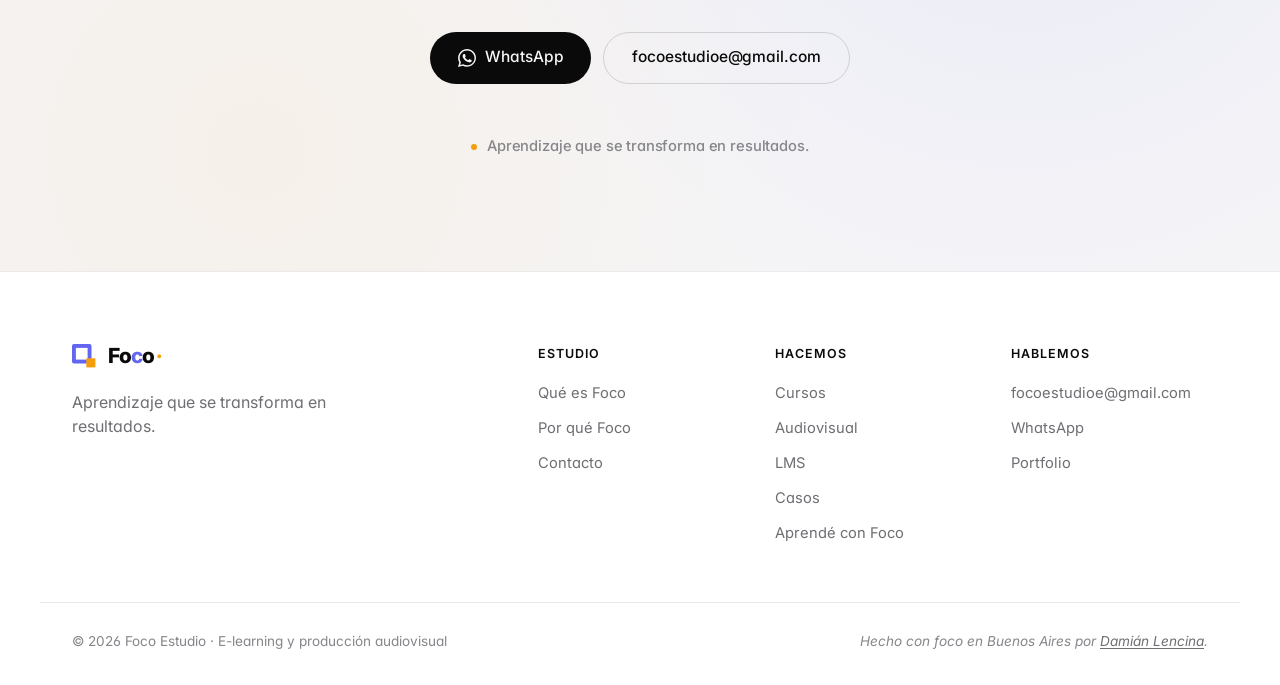
==== commit a0881514: "Add files via upload" ====
--- a/index.html
+++ b/index.html
@@ -24,7 +24,7 @@
 
   <link rel="preconnect" href="https://fonts.googleapis.com">
   <link rel="preconnect" href="https://fonts.gstatic.com" crossorigin>
-  <link href="https://fonts.googleapis.com/css2?family=Inter:wght@300;400;500;600;700;800;900&display=swap" rel="stylesheet">
+  <link href="https://fonts.googleapis.com/css2?family=Inter:wght@400;500;600;700;800&display=swap" rel="stylesheet">
 
   <link rel="stylesheet" href="style.css">
   <script>
@@ -568,7 +568,7 @@
               <span class="learn-format">SCORM · 2 semanas · 10 días</span>
             </div>
             <h3 class="learn-title">Imagen y video con IA para e-learning</h3>
-            <p class="learn-desc">Producí imágenes y videos a medida para tus cursos con herramientas de IA gratuitas — sin depender de diseñadores externos para cada recurso.</p>
+            <p class="learn-desc">Producí imágenes y videos a medida para tus cursos con herramientas de IA gratuitas — sin depender de diseñadores externos para cada recurso. Con ejemplos reales generados paso a paso.</p>
             <ul class="learn-tags">
               <li>IA generativa</li>
               <li>Imagen</li>
@@ -656,8 +656,14 @@
 
       <aside class="learn-guides reveal">
         <div class="learn-guides-avatars">
-          <img src="assets/foco.png" alt="Foco, personaje guía de Foco Estudio" width="76" height="76" loading="lazy" decoding="async">
-          <img src="assets/estudio.png" alt="Estudio, personaje guía de Foco Estudio" width="76" height="76" loading="lazy" decoding="async">
+          <picture>
+            <source srcset="assets/foco.webp" type="image/webp">
+            <img src="assets/foco.png" alt="Foco, personaje guía de Foco Estudio" width="76" height="76" loading="lazy" decoding="async">
+          </picture>
+          <picture>
+            <source srcset="assets/estudio.webp" type="image/webp">
+            <img src="assets/estudio.png" alt="Estudio, personaje guía de Foco Estudio" width="76" height="76" loading="lazy" decoding="async">
+          </picture>
         </div>
         <div class="learn-guides-text">
           <p class="learn-guides-title">Te acompañan Foco y Estudio</p>
--- a/style.css
+++ b/style.css
@@ -1356,6 +1356,7 @@
 }
 .learn-guides-avatars { display: flex; flex: none; }
 .learn-guides-avatars img {
+  display: block;
   width: 76px;
   height: 76px;
   border-radius: 50%;
@@ -1363,7 +1364,7 @@
   box-shadow: var(--shadow-sm);
   object-fit: cover;
 }
-.learn-guides-avatars img:last-child { margin-left: -18px; }
+.learn-guides-avatars picture:last-child img { margin-left: -18px; }
 .learn-guides-title {
   font-size: 1.05rem;
   font-weight: 700;
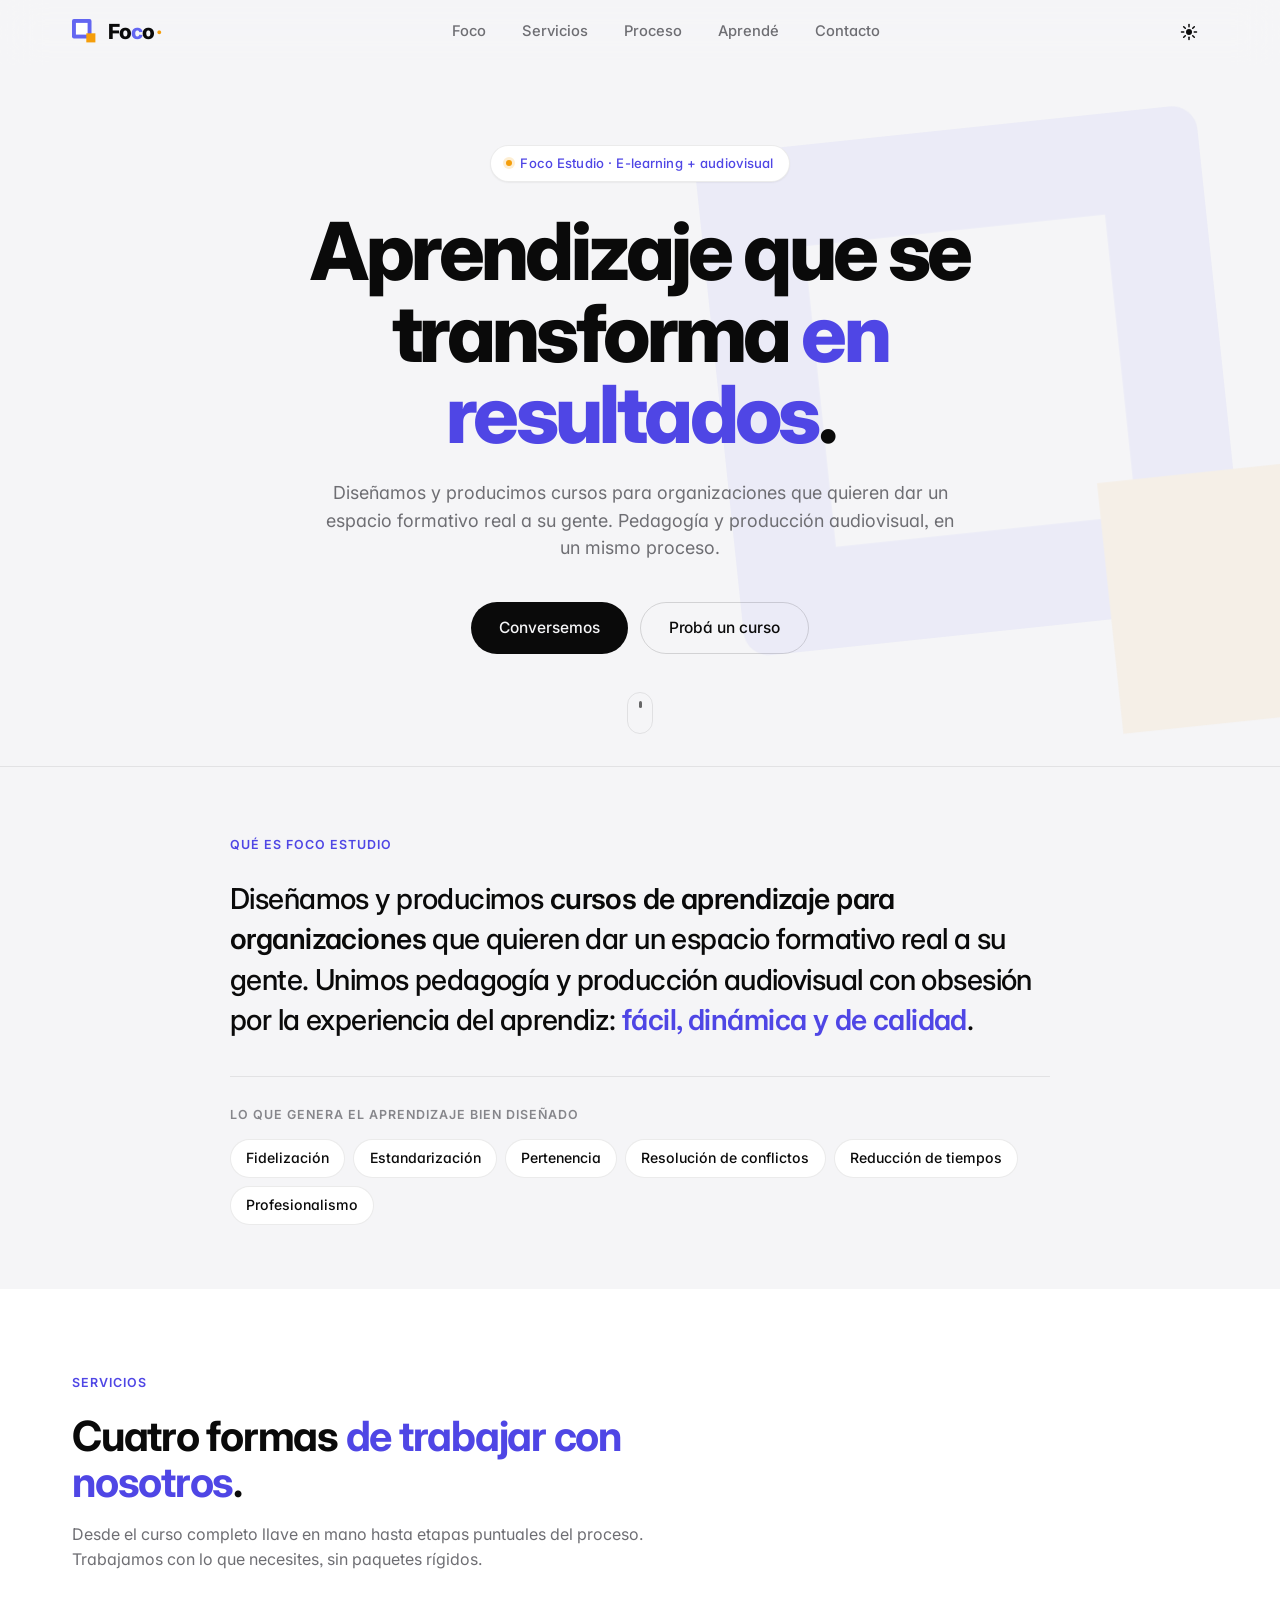
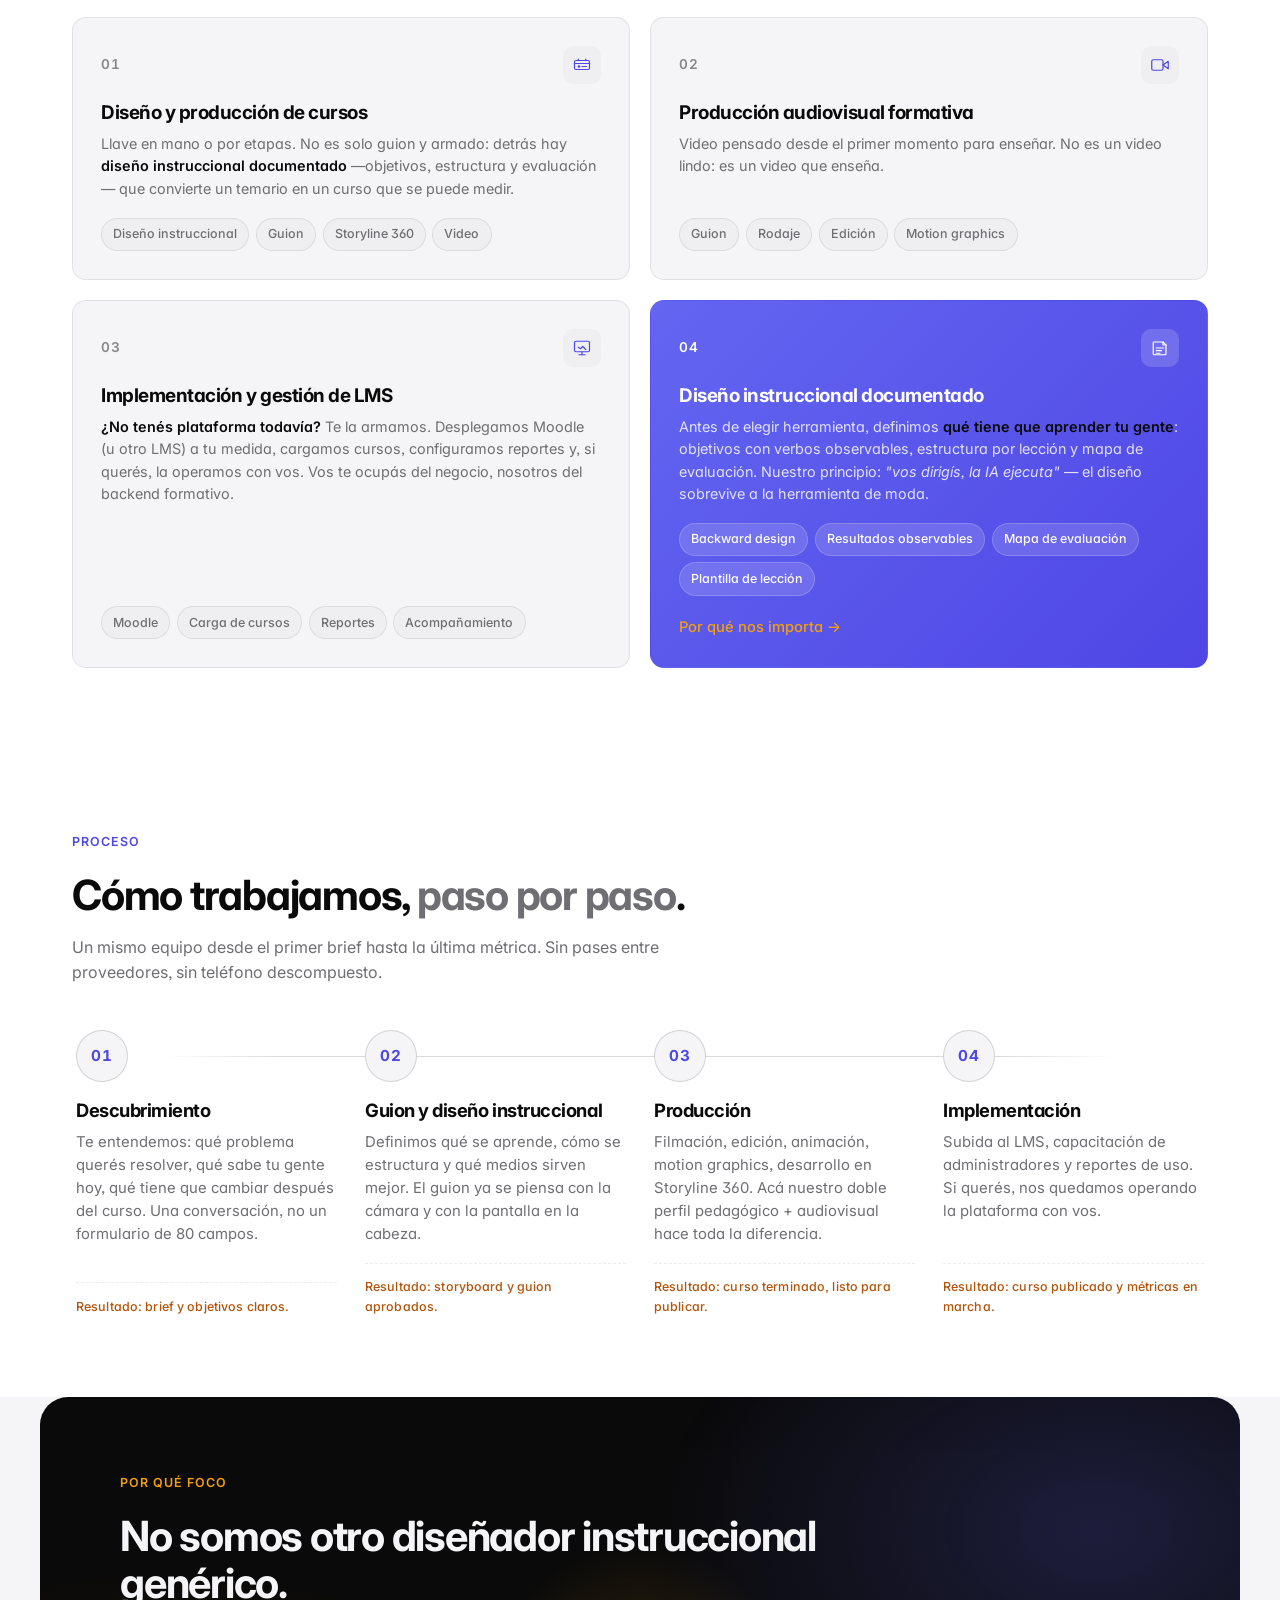
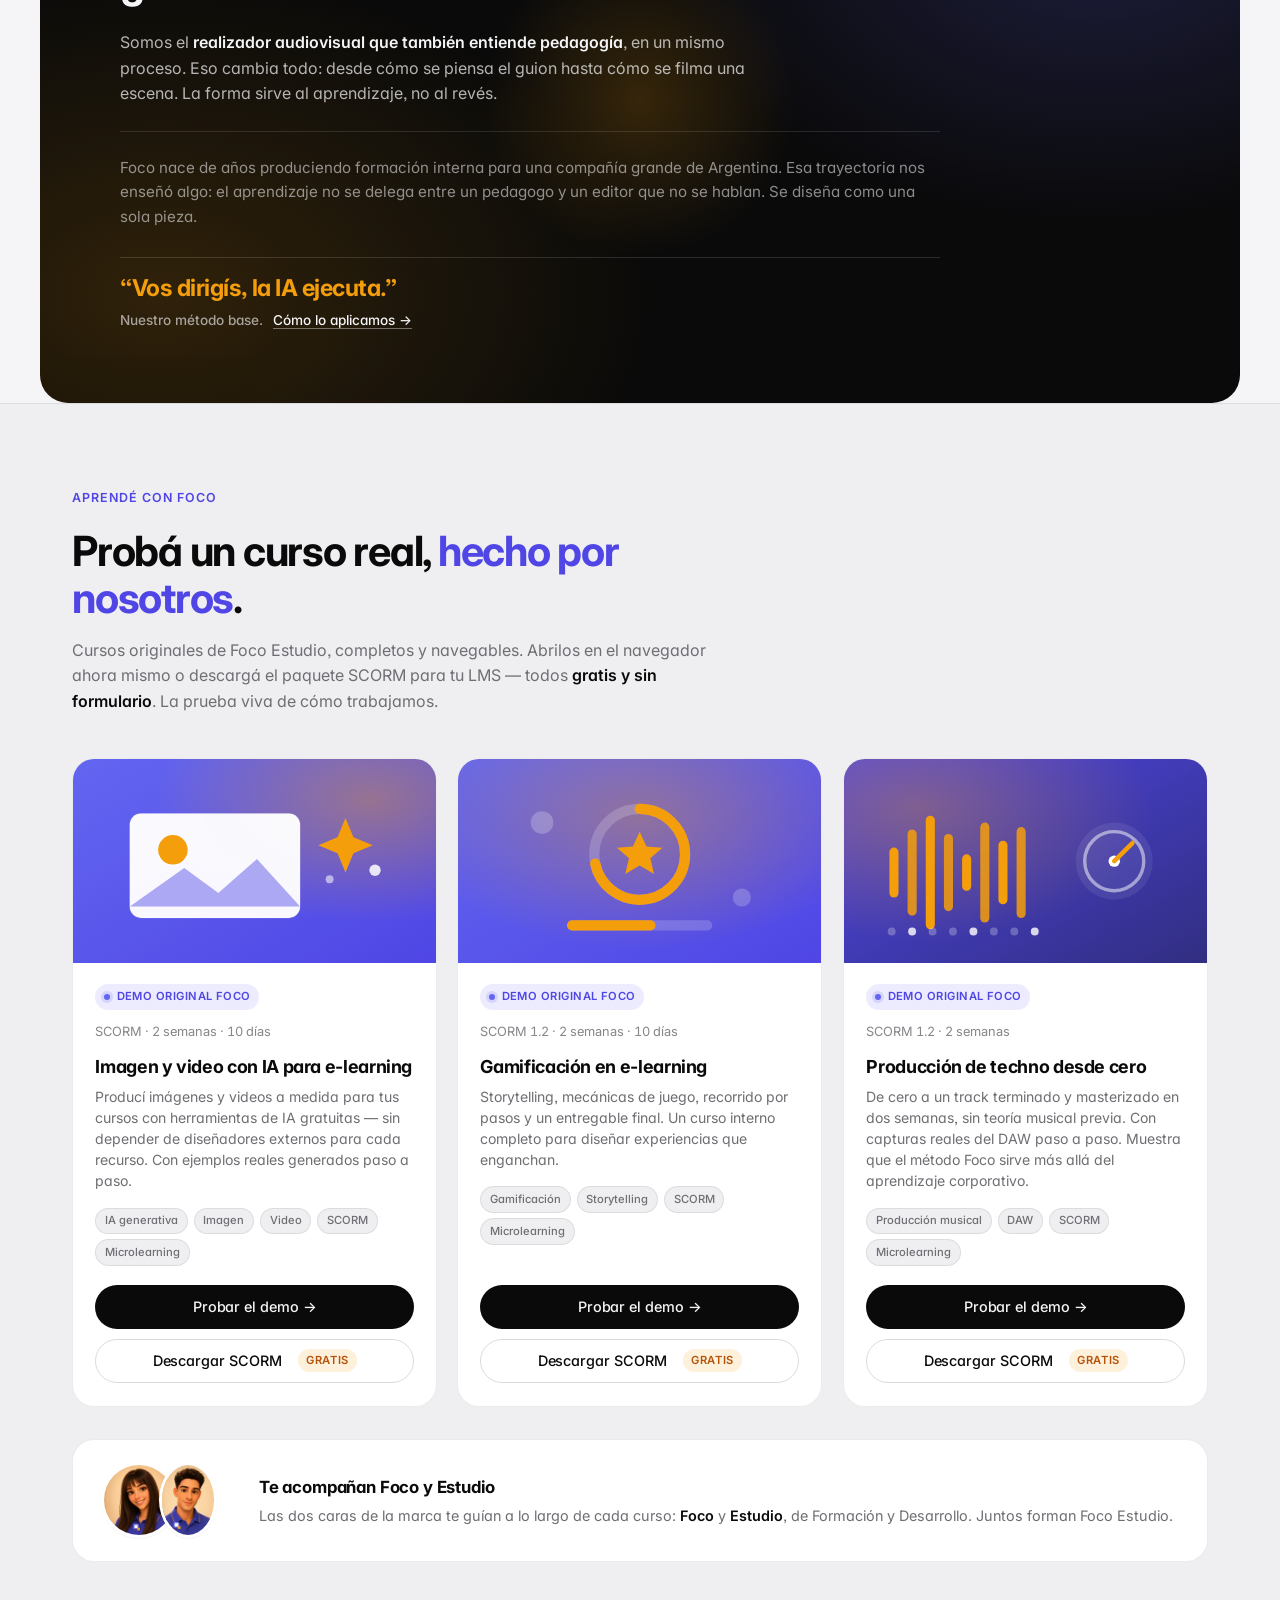
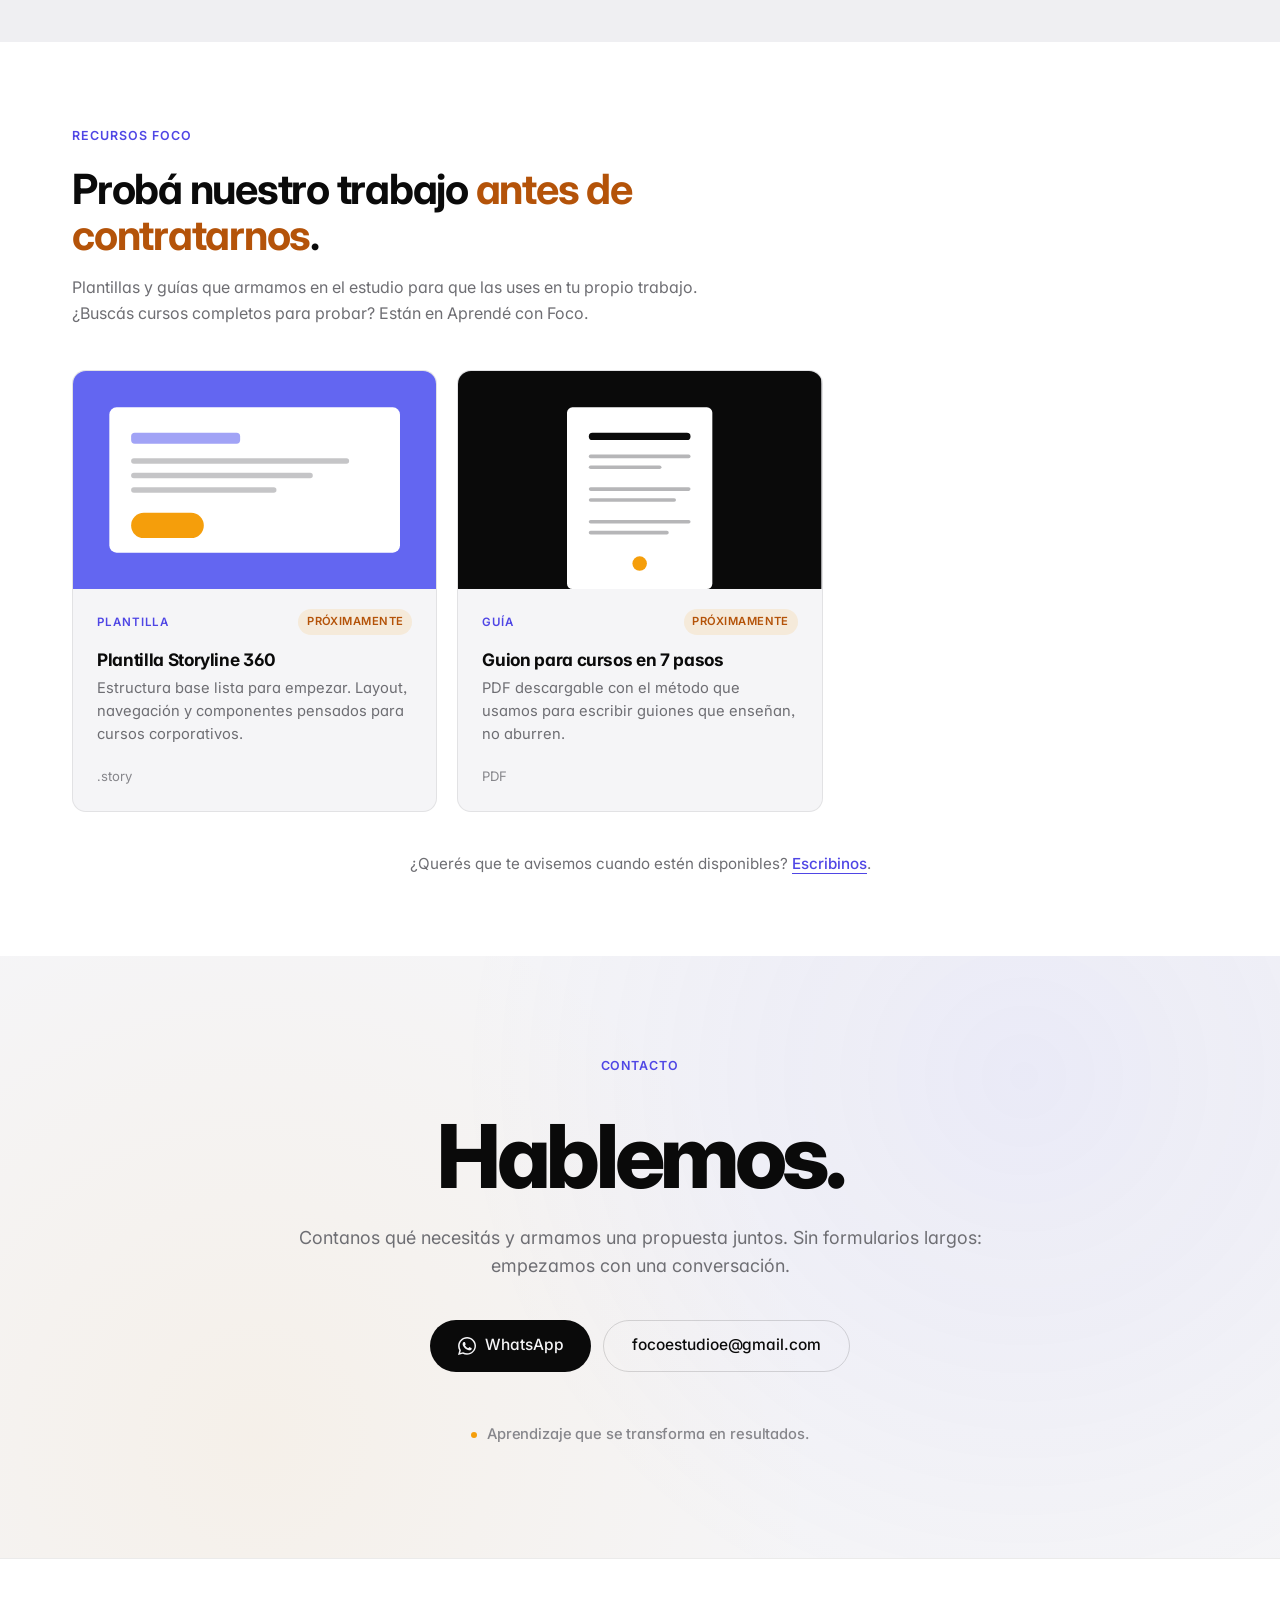
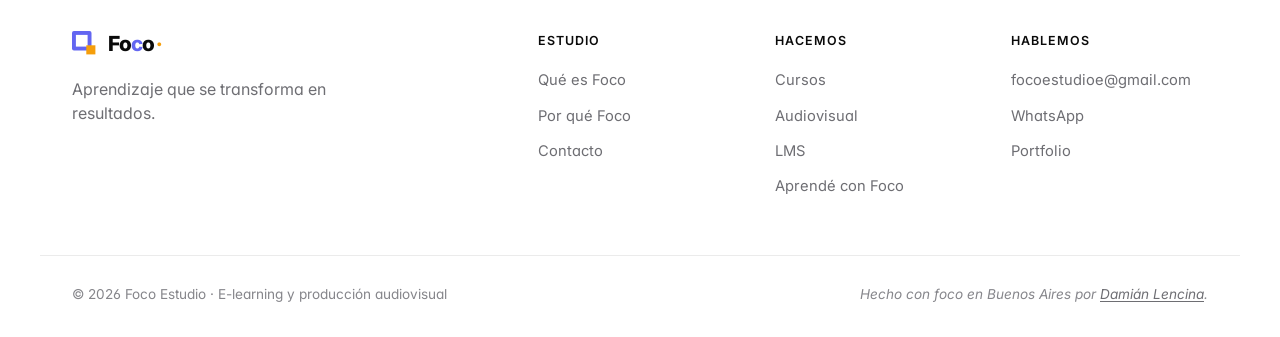
==== commit b8ef63ce: "Add files via upload" ====
--- a/index.html
+++ b/index.html
@@ -62,7 +62,6 @@
       <li><a href="#foco">Foco</a></li>
       <li><a href="#servicios">Servicios</a></li>
       <li><a href="#proceso">Proceso</a></li>
-      <li><a href="#casos">Casos</a></li>
       <li><a href="#aprende">Aprendé</a></li>
       <li><a href="#contacto">Contacto</a></li>
     </ul>
@@ -97,7 +96,6 @@
       <li><a href="#foco">Foco</a></li>
       <li><a href="#servicios">Servicios</a></li>
       <li><a href="#proceso">Proceso</a></li>
-      <li><a href="#casos">Casos</a></li>
       <li><a href="#por-que">Por qué</a></li>
       <li><a href="#aprende">Aprendé</a></li>
       <li><a href="#contacto">Contacto</a></li>
@@ -309,7 +307,7 @@
   <!-- ========== POR QUÉ FOCO ========== -->
   <section class="section section-dark" id="por-que">
     <div class="section-inner">
-      <div class="why-grid">
+      <div class="why-single">
         <header class="why-text reveal">
           <span class="section-eyebrow">Por qué Foco</span>
           <h2 class="section-title">
@@ -327,213 +325,10 @@
             <span>Nuestro método base. <a href="#servicios">Cómo lo aplicamos →</a></span>
           </blockquote>
         </header>
-
-        <div class="stats-wrap">
-          <span class="stats-eyebrow">Trayectoria del equipo fundador</span>
-          <ul class="stats">
-            <li class="stat reveal">
-              <span class="stat-num"><span class="stat-plus">+</span><span class="stat-value" data-count-to="80">80</span></span>
-              <span class="stat-label">Cursos producidos en formación corporativa</span>
-            </li>
-            <li class="stat reveal">
-              <span class="stat-num"><span class="stat-value" data-count-to="19852">19.852</span></span>
-              <span class="stat-label">Personas alcanzadas</span>
-            </li>
-            <li class="stat reveal">
-              <span class="stat-num"><span class="stat-plus">+</span><span class="stat-value" data-count-to="6">6</span></span>
-              <span class="stat-label">Años de trayectoria en e-learning</span>
-            </li>
-          </ul>
-        </div>
       </div>
     </div>
   </section>
 
-  <!-- ========== CASOS (primaria, carrusel horizontal) ========== -->
-  <section class="section section-cases" id="casos">
-    <div class="section-inner">
-      <header class="section-header section-header-row reveal">
-        <div class="section-header-text">
-          <span class="section-eyebrow">Casos</span>
-          <h2 class="section-title section-title-lg">
-            Algunos trabajos <span class="text-muted">que pasaron por nuestras manos</span>.
-          </h2>
-          <p class="section-lead">
-            Muestras anonimizadas de cursos que produjimos para organizaciones. ¿Querés probar un curso original nuestro de punta a punta? Están en <a href="#aprende">Aprendé con Foco</a>.
-          </p>
-        </div>
-        <div class="cases-controls" role="group" aria-label="Navegar casos">
-          <button class="cases-arrow" type="button" data-cases-prev aria-label="Caso anterior">
-            <svg viewBox="0 0 24 24" fill="none" stroke="currentColor" stroke-width="2" stroke-linecap="round" stroke-linejoin="round" aria-hidden="true"><polyline points="15 18 9 12 15 6"/></svg>
-          </button>
-          <button class="cases-arrow" type="button" data-cases-next aria-label="Caso siguiente">
-            <svg viewBox="0 0 24 24" fill="none" stroke="currentColor" stroke-width="2" stroke-linecap="round" stroke-linejoin="round" aria-hidden="true"><polyline points="9 18 15 12 9 6"/></svg>
-          </button>
-        </div>
-      </header>
-    </div>
-
-    <div class="cases-scroller" data-cases-scroller tabindex="0" aria-label="Casos (deslizá o usá las flechas)">
-        <article class="case-card reveal">
-          <div class="case-visual case-v-1" aria-hidden="true">
-            <svg viewBox="0 0 200 130" preserveAspectRatio="none">
-              <rect width="200" height="130" fill="var(--indigo)"/>
-              <circle cx="100" cy="58" r="22" fill="var(--bg-alt)" opacity="0.95"/>
-              <rect x="60" y="92" width="80" height="6" rx="3" fill="var(--amber)"/>
-              <rect x="40" y="106" width="120" height="3" rx="1.5" fill="var(--bg-alt)" opacity="0.4"/>
-              <rect x="56" y="115" width="88" height="3" rx="1.5" fill="var(--bg-alt)" opacity="0.4"/>
-            </svg>
-          </div>
-          <div class="case-body">
-            <div class="case-meta">
-              <span class="case-sector">Retail · +20.000 colaboradores</span>
-              <span class="case-anon">Muestra anonimizada</span>
-            </div>
-            <h3 class="case-title">Onboarding masivo nacional</h3>
-            <p class="case-desc">Programa de inducción para nuevos ingresos, con video y módulos interactivos. Alcance recurrente de miles de personas por año.</p>
-            <ul class="case-tags">
-              <li>Storyline 360</li>
-              <li>Video</li>
-              <li>Motion</li>
-            </ul>
-          </div>
-        </article>
-
-        <article class="case-card reveal">
-          <div class="case-visual case-v-2" aria-hidden="true">
-            <svg viewBox="0 0 200 130" preserveAspectRatio="none">
-              <rect width="200" height="130" fill="var(--amber)"/>
-              <rect x="36" y="36" width="36" height="58" rx="3" fill="var(--bg-alt)"/>
-              <rect x="82" y="36" width="36" height="58" rx="3" fill="var(--bg-alt)" opacity="0.85"/>
-              <rect x="128" y="36" width="36" height="58" rx="3" fill="var(--bg-alt)" opacity="0.7"/>
-              <rect x="42" y="78" width="24" height="3" rx="1.5" fill="var(--indigo)"/>
-              <rect x="88" y="78" width="24" height="3" rx="1.5" fill="var(--indigo)"/>
-              <rect x="134" y="78" width="24" height="3" rx="1.5" fill="var(--indigo)"/>
-            </svg>
-          </div>
-          <div class="case-body">
-            <div class="case-meta">
-              <span class="case-sector">Servicios financieros internos</span>
-              <span class="case-anon">Muestra anonimizada</span>
-            </div>
-            <h3 class="case-title">Operatoria de cajas multi-moneda</h3>
-            <p class="case-desc">Serie de microcursos sobre procedimientos en distintas monedas, medios de pago y resolución de conflictos en línea de caja.</p>
-            <ul class="case-tags">
-              <li>SCORM</li>
-              <li>Animación 2D</li>
-              <li>Microlearning</li>
-            </ul>
-          </div>
-        </article>
-
-        <article class="case-card reveal">
-          <div class="case-visual case-v-3" aria-hidden="true">
-            <svg viewBox="0 0 200 130" preserveAspectRatio="none">
-              <rect width="200" height="130" fill="var(--text)"/>
-              <path d="M30 90 Q60 50 100 70 T170 60" stroke="var(--amber)" stroke-width="3" fill="none"/>
-              <circle cx="60" cy="68" r="4" fill="var(--amber)"/>
-              <circle cx="100" cy="70" r="4" fill="var(--amber)"/>
-              <circle cx="140" cy="62" r="4" fill="var(--amber)"/>
-              <rect x="30" y="104" width="50" height="3" rx="1.5" fill="var(--bg-alt)" opacity="0.5"/>
-              <rect x="30" y="113" width="80" height="3" rx="1.5" fill="var(--bg-alt)" opacity="0.3"/>
-            </svg>
-          </div>
-          <div class="case-body">
-            <div class="case-meta">
-              <span class="case-sector">Industria alimentaria</span>
-              <span class="case-anon">Muestra anonimizada</span>
-            </div>
-            <h3 class="case-title">Seguridad alimentaria y POES</h3>
-            <p class="case-desc">Conversión de un manual operativo extenso en un curso navegable, con video, ilustración y evaluaciones por etapa.</p>
-            <ul class="case-tags">
-              <li>Video</li>
-              <li>Ilustración</li>
-              <li>Evaluación</li>
-            </ul>
-          </div>
-        </article>
-
-        <article class="case-card reveal">
-          <div class="case-visual case-v-4" aria-hidden="true">
-            <svg viewBox="0 0 200 130" preserveAspectRatio="none">
-              <rect width="200" height="130" fill="var(--indigo-dark)"/>
-              <circle cx="80" cy="58" r="18" fill="var(--bg-alt)" opacity="0.95"/>
-              <circle cx="120" cy="58" r="18" fill="var(--amber)"/>
-              <path d="M62 92 Q100 78 138 92" stroke="var(--bg-alt)" stroke-width="2.5" fill="none" opacity="0.85"/>
-              <rect x="40" y="108" width="120" height="3" rx="1.5" fill="var(--bg-alt)" opacity="0.4"/>
-              <rect x="60" y="116" width="80" height="3" rx="1.5" fill="var(--bg-alt)" opacity="0.4"/>
-            </svg>
-          </div>
-          <div class="case-body">
-            <div class="case-meta">
-              <span class="case-sector">RRHH · Mandos medios</span>
-              <span class="case-anon">Muestra anonimizada</span>
-            </div>
-            <h3 class="case-title">Liderazgo y feedback</h3>
-            <p class="case-desc">Serie de ocho capítulos sobre habilidades blandas, con video documental, dramatizaciones y animación de apoyo.</p>
-            <ul class="case-tags">
-              <li>Video documental</li>
-              <li>Storyline 360</li>
-              <li>Motion</li>
-            </ul>
-          </div>
-        </article>
-
-        <article class="case-card reveal">
-          <div class="case-visual case-v-5" aria-hidden="true">
-            <svg viewBox="0 0 200 130" preserveAspectRatio="none">
-              <rect width="200" height="130" fill="var(--bg-soft)"/>
-              <rect x="30" y="40" width="50" height="50" rx="4" fill="var(--indigo)"/>
-              <rect x="86" y="40" width="50" height="50" rx="4" fill="var(--amber)"/>
-              <rect x="142" y="40" width="28" height="50" rx="4" fill="var(--text)"/>
-              <rect x="30" y="100" width="140" height="3" rx="1.5" fill="var(--text-muted)" opacity="0.4"/>
-              <rect x="30" y="108" width="100" height="3" rx="1.5" fill="var(--text-muted)" opacity="0.3"/>
-            </svg>
-          </div>
-          <div class="case-body">
-            <div class="case-meta">
-              <span class="case-sector">Logística y depósito</span>
-              <span class="case-anon">Muestra anonimizada</span>
-            </div>
-            <h3 class="case-title">Picking y armado de pedidos</h3>
-            <p class="case-desc">Capacitación operativa para armadores y choferes. Animación 3D del flujo del depósito + video en planta.</p>
-            <ul class="case-tags">
-              <li>Animación 3D</li>
-              <li>Video en sitio</li>
-              <li>SCORM</li>
-            </ul>
-          </div>
-        </article>
-
-        <article class="case-card reveal">
-          <div class="case-visual case-v-6" aria-hidden="true">
-            <svg viewBox="0 0 200 130" preserveAspectRatio="none">
-              <rect width="200" height="130" fill="var(--amber-dark)"/>
-              <path d="M100 36 L114 64 L144 68 L122 88 L128 118 L100 102 L72 118 L78 88 L56 68 L86 64 Z" fill="var(--bg-alt)" opacity="0.95"/>
-            </svg>
-          </div>
-          <div class="case-body">
-            <div class="case-meta">
-              <span class="case-sector">Salud ocupacional</span>
-              <span class="case-anon">Muestra anonimizada</span>
-            </div>
-            <h3 class="case-title">Prevención cardiovascular</h3>
-            <p class="case-desc">Curso corto de hábitos saludables para servicio médico de empresa. Video formativo + materiales descargables.</p>
-            <ul class="case-tags">
-              <li>Video</li>
-              <li>PDF</li>
-              <li>Microlearning</li>
-            </ul>
-          </div>
-        </article>
-    </div>
-
-    <div class="section-inner">
-      <p class="cases-note reveal">
-        Las imágenes son representativas, no capturas reales. Los clientes y los productos finales pertenecen a las organizaciones que los encargaron.
-      </p>
-    </div>
-  </section>
 
   <!-- ========== APRENDÉ CON FOCO ========== -->
   <section class="section section-learn section-divider" id="aprende">
@@ -551,15 +346,24 @@
       <div class="learn-grid">
         <article class="learn-card reveal">
           <div class="learn-visual" aria-hidden="true">
-            <svg viewBox="0 0 200 120" preserveAspectRatio="none">
-              <rect width="200" height="120" fill="var(--indigo-dark)"/>
-              <rect x="20" y="22" width="160" height="76" rx="8" fill="var(--indigo)" opacity="0.18"/>
-              <rect x="34" y="36" width="76" height="48" rx="5" fill="var(--bg-alt)" opacity="0.92"/>
-              <circle cx="52" cy="52" r="7" fill="var(--amber)"/>
-              <path d="M34 84 L58 62 L74 74 L92 58 L110 84 Z" fill="var(--indigo)" opacity="0.55"/>
-              <path d="M142 38 l4.5 11 11 4.5 -11 4.5 -4.5 11 -4.5 -11 -11 -4.5 11 -4.5 Z" fill="var(--amber)"/>
-              <circle cx="162" cy="72" r="4" fill="var(--bg-alt)" opacity="0.8"/>
-              <circle cx="128" cy="76" r="3" fill="var(--bg-alt)" opacity="0.6"/>
+            <svg viewBox="0 0 320 180" preserveAspectRatio="xMidYMid slice">
+              <defs>
+                <linearGradient id="iaBg" x1="0" y1="0" x2="1" y2="1">
+                  <stop offset="0" stop-color="#6366f1"/><stop offset="1" stop-color="#4f46e5"/>
+                </linearGradient>
+                <radialGradient id="iaGlow" cx="82%" cy="20%" r="60%">
+                  <stop offset="0" stop-color="#f59e0b" stop-opacity=".40"/><stop offset="1" stop-color="#f59e0b" stop-opacity="0"/>
+                </radialGradient>
+              </defs>
+              <rect width="320" height="180" fill="url(#iaBg)"/>
+              <rect width="320" height="180" fill="url(#iaGlow)"/>
+              <rect x="50" y="48" width="150" height="92" rx="10" fill="var(--bg-alt)" opacity=".96"/>
+              <circle cx="88" cy="80" r="13" fill="#f59e0b"/>
+              <path d="M50 130 L98 96 L128 118 L162 88 L200 130 Z" fill="#4f46e5" opacity=".45"/>
+              <rect x="50" y="48" width="150" height="92" rx="10" fill="none" stroke="#fff" stroke-opacity=".14"/>
+              <path d="M240 52 l7 17 17 7 -17 7 -7 17 -7 -17 -17 -7 17 -7 Z" fill="#f59e0b"/>
+              <circle cx="266" cy="98" r="5" fill="#fff" opacity=".85"/>
+              <circle cx="226" cy="106" r="3.5" fill="#fff" opacity=".55"/>
             </svg>
           </div>
           <div class="learn-body">
@@ -577,7 +381,7 @@
               <li>Microlearning</li>
             </ul>
             <div class="learn-actions">
-              <a class="btn btn-primary" href="demos/ia-visual/index.html" target="_blank" rel="noopener">Probar el demo →</a>
+              <a class="btn btn-primary" href="demos/ia-visual/index.html">Probar el demo →</a>
               <a class="btn btn-ghost" href="downloads/imagen-video-ia-elearning-foco.zip" download>Descargar SCORM <span class="btn-tag">gratis</span></a>
             </div>
           </div>
@@ -585,14 +389,24 @@
 
         <article class="learn-card reveal">
           <div class="learn-visual" aria-hidden="true">
-            <svg viewBox="0 0 200 120" preserveAspectRatio="none">
-              <rect width="200" height="120" fill="var(--indigo-dark)"/>
-              <rect x="16" y="18" width="168" height="84" rx="8" fill="var(--indigo)" opacity="0.2"/>
-              <circle cx="100" cy="58" r="22" fill="none" stroke="var(--amber)" stroke-width="4"/>
-              <circle cx="100" cy="58" r="22" fill="none" stroke="var(--bg-alt)" stroke-width="4" stroke-dasharray="70 140" transform="rotate(-90 100 58)" opacity="0.95"/>
-              <path d="M100 48 l3 7 7.5 .6 -5.7 4.9 1.8 7.3 -6.6 -3.9 -6.6 3.9 1.8 -7.3 -5.7 -4.9 7.5 -.6 Z" fill="var(--amber)"/>
-              <rect x="30" y="92" width="60" height="6" rx="3" fill="var(--amber)"/>
-              <rect x="98" y="92" width="40" height="6" rx="3" fill="var(--bg-alt)" opacity="0.55"/>
+            <svg viewBox="0 0 320 180" preserveAspectRatio="xMidYMid slice">
+              <defs>
+                <linearGradient id="gamBg" x1="0" y1="0" x2="1" y2="1">
+                  <stop offset="0" stop-color="#6366f1"/><stop offset="1" stop-color="#4f46e5"/>
+                </linearGradient>
+                <radialGradient id="gamGlow" cx="50%" cy="28%" r="65%">
+                  <stop offset="0" stop-color="#f59e0b" stop-opacity=".35"/><stop offset="1" stop-color="#f59e0b" stop-opacity="0"/>
+                </radialGradient>
+              </defs>
+              <rect width="320" height="180" fill="url(#gamBg)"/>
+              <rect width="320" height="180" fill="url(#gamGlow)"/>
+              <circle cx="160" cy="84" r="40" fill="none" stroke="#fff" stroke-opacity=".18" stroke-width="9"/>
+              <circle cx="160" cy="84" r="40" fill="none" stroke="#f59e0b" stroke-width="9" stroke-linecap="round" stroke-dasharray="180 251" transform="rotate(-90 160 84)"/>
+              <path d="M160 64 l6 13 14 1.2 -10.6 9.2 3.3 13.8 -12.7 -7.4 -12.7 7.4 3.3 -13.8 -10.6 -9.2 14 -1.2 Z" fill="#f59e0b"/>
+              <circle cx="74" cy="56" r="10" fill="#fff" opacity=".22"/>
+              <circle cx="250" cy="122" r="8" fill="#fff" opacity=".20"/>
+              <rect x="96" y="142" width="128" height="9" rx="4.5" fill="#fff" opacity=".18"/>
+              <rect x="96" y="142" width="78" height="9" rx="4.5" fill="#f59e0b"/>
             </svg>
           </div>
           <div class="learn-body">
@@ -609,7 +423,7 @@
               <li>Microlearning</li>
             </ul>
             <div class="learn-actions">
-              <a class="btn btn-primary" href="demos/gamificacion/index.html" target="_blank" rel="noopener">Probar el demo →</a>
+              <a class="btn btn-primary" href="demos/gamificacion/index.html">Probar el demo →</a>
               <a class="btn btn-ghost" href="downloads/gamificacion-en-elearning-foco.zip" download>Descargar SCORM <span class="btn-tag">gratis</span></a>
             </div>
           </div>
@@ -617,20 +431,35 @@
 
         <article class="learn-card reveal">
           <div class="learn-visual" aria-hidden="true">
-            <svg viewBox="0 0 200 120" preserveAspectRatio="none">
-              <rect width="200" height="120" fill="var(--indigo-dark)"/>
-              <rect x="18" y="20" width="164" height="80" rx="8" fill="var(--indigo)" opacity="0.18"/>
-              <rect x="30" y="56" width="6" height="32" rx="2" fill="var(--amber)"/>
-              <rect x="42" y="44" width="6" height="44" rx="2" fill="var(--amber)" opacity="0.85"/>
-              <rect x="54" y="36" width="6" height="52" rx="2" fill="var(--amber)"/>
-              <rect x="66" y="48" width="6" height="40" rx="2" fill="var(--amber)" opacity="0.85"/>
-              <rect x="78" y="60" width="6" height="28" rx="2" fill="var(--amber)"/>
-              <rect x="90" y="40" width="6" height="48" rx="2" fill="var(--amber)" opacity="0.85"/>
-              <rect x="102" y="52" width="6" height="36" rx="2" fill="var(--amber)"/>
-              <rect x="114" y="44" width="6" height="44" rx="2" fill="var(--amber)" opacity="0.85"/>
-              <circle cx="148" cy="62" r="18" fill="none" stroke="var(--bg-alt)" stroke-width="2.5" opacity="0.85"/>
-              <circle cx="148" cy="62" r="4" fill="var(--bg-alt)"/>
-              <line x1="148" y1="62" x2="160" y2="50" stroke="var(--amber)" stroke-width="2.5" stroke-linecap="round"/>
+            <svg viewBox="0 0 320 180" preserveAspectRatio="xMidYMid slice">
+              <defs>
+                <linearGradient id="tecBg" x1="0" y1="0" x2="1" y2="1">
+                  <stop offset="0" stop-color="#4f46e5"/><stop offset="1" stop-color="#312e81"/>
+                </linearGradient>
+                <radialGradient id="tecGlow" cx="20%" cy="24%" r="65%">
+                  <stop offset="0" stop-color="#f59e0b" stop-opacity=".32"/><stop offset="1" stop-color="#f59e0b" stop-opacity="0"/>
+                </radialGradient>
+              </defs>
+              <rect width="320" height="180" fill="url(#tecBg)"/>
+              <rect width="320" height="180" fill="url(#tecGlow)"/>
+              <g fill="#f59e0b">
+                <rect x="40" y="78" width="8" height="44" rx="4"/>
+                <rect x="56" y="62" width="8" height="76" rx="4" opacity=".85"/>
+                <rect x="72" y="50" width="8" height="100" rx="4"/>
+                <rect x="88" y="66" width="8" height="68" rx="4" opacity=".85"/>
+                <rect x="104" y="84" width="8" height="32" rx="4"/>
+                <rect x="120" y="56" width="8" height="88" rx="4" opacity=".85"/>
+                <rect x="136" y="72" width="8" height="56" rx="4"/>
+                <rect x="152" y="60" width="8" height="80" rx="4" opacity=".85"/>
+              </g>
+              <circle cx="238" cy="90" r="34" fill="#fff" opacity=".08"/>
+              <circle cx="238" cy="90" r="26" fill="none" stroke="#fff" stroke-opacity=".5" stroke-width="3"/>
+              <circle cx="238" cy="90" r="5" fill="#fff"/>
+              <line x1="238" y1="90" x2="254" y2="74" stroke="#f59e0b" stroke-width="4" stroke-linecap="round"/>
+              <g fill="#fff">
+                <circle cx="42" cy="152" r="3.5" opacity=".25"/><circle cx="60" cy="152" r="3.5" opacity=".8"/><circle cx="78" cy="152" r="3.5" opacity=".25"/><circle cx="96" cy="152" r="3.5" opacity=".25"/>
+                <circle cx="114" cy="152" r="3.5" opacity=".8"/><circle cx="132" cy="152" r="3.5" opacity=".25"/><circle cx="150" cy="152" r="3.5" opacity=".25"/><circle cx="168" cy="152" r="3.5" opacity=".8"/>
+              </g>
             </svg>
           </div>
           <div class="learn-body">
@@ -647,7 +476,7 @@
               <li>Microlearning</li>
             </ul>
             <div class="learn-actions">
-              <a class="btn btn-primary" href="demos/techno/index.html" target="_blank" rel="noopener">Probar el demo →</a>
+              <a class="btn btn-primary" href="demos/techno/index.html">Probar el demo →</a>
               <a class="btn btn-ghost" href="downloads/produccion-techno-foco.zip" download>Descargar SCORM <span class="btn-tag">gratis</span></a>
             </div>
           </div>
@@ -805,8 +634,7 @@
           <li><a href="#servicios">Cursos</a></li>
           <li><a href="#servicios">Audiovisual</a></li>
           <li><a href="#servicios">LMS</a></li>
-          <li><a href="#casos">Casos</a></li>
-          <li><a href="#aprende">Aprendé con Foco</a></li>
+              <li><a href="#aprende">Aprendé con Foco</a></li>
         </ul>
       </div>
       <div class="footer-col">
@@ -877,34 +705,6 @@
     onScroll();
     window.addEventListener('scroll', onScroll, { passive: true });
     window.addEventListener('resize', onScroll, { passive: true });
-  })();
-
-  // Count-up en stats
-  (function () {
-    var items = document.querySelectorAll('[data-count-to]');
-    if (!items.length || !('IntersectionObserver' in window)) return;
-    var reduced = window.matchMedia('(prefers-reduced-motion: reduce)').matches;
-    var format = function (n) { return Math.round(n).toLocaleString('es-AR'); };
-    var animate = function (el) {
-      var target = parseInt(el.getAttribute('data-count-to'), 10) || 0;
-      if (reduced) { el.textContent = format(target); return; }
-      var duration = 1400;
-      var start = null;
-      var ease = function (t) { return 1 - Math.pow(1 - t, 3); };
-      var step = function (ts) {
-        if (start === null) start = ts;
-        var p = Math.min(1, (ts - start) / duration);
-        el.textContent = format(target * ease(p));
-        if (p < 1) requestAnimationFrame(step);
-      };
-      requestAnimationFrame(step);
-    };
-    var io = new IntersectionObserver(function (entries) {
-      entries.forEach(function (entry) {
-        if (entry.isIntersecting) { animate(entry.target); io.unobserve(entry.target); }
-      });
-    }, { threshold: 0.4 });
-    items.forEach(function (el) { io.observe(el); });
   })();
 
   // Cursor spotlight en sección oscura (solo hover-capable + no reduced-motion)
@@ -965,53 +765,6 @@
     items.forEach(function (el) { io.observe(el); });
   })();
 
-  // Casos carousel
-  (function () {
-    var scroller = document.querySelector('[data-cases-scroller]');
-    var prev = document.querySelector('[data-cases-prev]');
-    var next = document.querySelector('[data-cases-next]');
-    if (!scroller || !prev || !next) return;
-
-    var step = function () {
-      var card = scroller.querySelector('.case-card');
-      if (!card) return 320;
-      var styles = window.getComputedStyle(scroller);
-      var gap = parseFloat(styles.columnGap || styles.gap || 20) || 20;
-      return card.getBoundingClientRect().width + gap;
-    };
-
-    var updateArrows = function () {
-      var max = scroller.scrollWidth - scroller.clientWidth - 1;
-      prev.disabled = scroller.scrollLeft <= 0;
-      next.disabled = scroller.scrollLeft >= max;
-    };
-
-    prev.addEventListener('click', function () {
-      scroller.scrollBy({ left: -step(), behavior: 'smooth' });
-    });
-    next.addEventListener('click', function () {
-      scroller.scrollBy({ left: step(), behavior: 'smooth' });
-    });
-    scroller.addEventListener('keydown', function (e) {
-      if (e.key === 'ArrowLeft') {
-        e.preventDefault();
-        scroller.scrollBy({ left: -step(), behavior: 'smooth' });
-      } else if (e.key === 'ArrowRight') {
-        e.preventDefault();
-        scroller.scrollBy({ left: step(), behavior: 'smooth' });
-      } else if (e.key === 'Home') {
-        e.preventDefault();
-        scroller.scrollTo({ left: 0, behavior: 'smooth' });
-      } else if (e.key === 'End') {
-        e.preventDefault();
-        scroller.scrollTo({ left: scroller.scrollWidth, behavior: 'smooth' });
-      }
-    });
-    scroller.addEventListener('scroll', updateArrows, { passive: true });
-    window.addEventListener('resize', updateArrows);
-    updateArrows();
-  })();
-
   // Year
   (function () {
     var y = document.getElementById('year');
--- a/style.css
+++ b/style.css
@@ -740,12 +740,7 @@
 .section-dark strong { color: var(--bg); }
 [data-theme="dark"] .section-dark strong { color: var(--text); }
 
-.why-grid {
-  display: grid;
-  grid-template-columns: 1.2fr 1fr;
-  gap: 4rem;
-  align-items: center;
-}
+.why-single { max-width: 820px; }
 .why-text .section-title { margin-bottom: 1.5rem; }
 .why-note {
   margin-top: 1.5rem;
@@ -792,52 +787,6 @@
   border-bottom-color: rgba(10, 10, 10, 0.4);
 }
 .why-principle a:hover { opacity: 0.7; }
-
-.stats-wrap { display: flex; flex-direction: column; }
-.stats-eyebrow {
-  display: inline-block;
-  font-size: 0.72rem;
-  font-weight: 600;
-  letter-spacing: 0.1em;
-  text-transform: uppercase;
-  color: var(--amber);
-  margin-bottom: 1.75rem;
-}
-.stats {
-  display: flex;
-  flex-direction: column;
-  gap: 2rem;
-}
-.stat {
-  display: flex;
-  flex-direction: column;
-  padding-left: 1.5rem;
-  border-left: 2px solid var(--amber);
-}
-.stat-num {
-  display: flex;
-  align-items: baseline;
-  font-size: clamp(2.5rem, 5vw, 3.75rem);
-  font-weight: 800;
-  letter-spacing: -0.04em;
-  line-height: 1;
-  color: var(--bg);
-  font-feature-settings: "tnum";
-}
-[data-theme="dark"] .stat-num { color: var(--text); }
-.stat-plus {
-  font-size: 0.7em;
-  margin-right: 0.05em;
-  color: var(--amber);
-  font-weight: 700;
-}
-.stat-label {
-  margin-top: 0.5rem;
-  font-size: 0.92rem;
-  color: rgba(245, 245, 247, 0.6);
-  letter-spacing: 0.01em;
-}
-[data-theme="dark"] .stat-label { color: rgba(10, 10, 10, 0.6); }
 
 /* ---------- Recursos ---------- */
 .resources {
@@ -926,10 +875,6 @@
 .resource-card-link:hover {
   border-color: var(--indigo);
 }
-.case-card-feature {
-  border-color: var(--border-strong);
-  box-shadow: var(--shadow-md);
-}
 .resource-title {
   font-size: 1.08rem;
   font-weight: 700;
@@ -964,161 +909,6 @@
 }
 .resources-note a:hover { opacity: 0.7; }
 
-/* ---------- Casos (carrusel horizontal) ---------- */
-.section-cases { padding-bottom: 5rem; }
-.section-header-row {
-  display: flex;
-  align-items: flex-end;
-  justify-content: space-between;
-  gap: 2rem;
-  margin-bottom: 2.5rem;
-}
-.section-header-text { max-width: 720px; }
-.section-header-text .section-lead { margin-bottom: 0; }
-
-.cases-controls {
-  display: flex;
-  gap: 0.5rem;
-  flex-shrink: 0;
-}
-.cases-arrow {
-  width: 44px; height: 44px;
-  border-radius: 50%;
-  background: var(--bg-alt);
-  border: 1px solid var(--border-strong);
-  color: var(--text);
-  display: inline-flex;
-  align-items: center;
-  justify-content: center;
-  transition: background 0.2s ease, color 0.2s ease, border-color 0.2s ease, opacity 0.2s ease, transform 0.2s ease;
-}
-.cases-arrow svg { width: 18px; height: 18px; }
-.cases-arrow:hover {
-  background: var(--text);
-  color: var(--bg);
-  border-color: var(--text);
-}
-.cases-arrow:active { transform: scale(0.95); }
-.cases-arrow:disabled {
-  opacity: 0.35;
-  cursor: not-allowed;
-}
-.cases-arrow:disabled:hover {
-  background: var(--bg-alt);
-  color: var(--text);
-  border-color: var(--border-strong);
-}
-
-.cases-scroller {
-  display: flex;
-  gap: 1.25rem;
-  overflow-x: auto;
-  overflow-y: hidden;
-  scroll-snap-type: x mandatory;
-  scroll-behavior: smooth;
-  -webkit-overflow-scrolling: touch;
-  padding: 0.5rem var(--page-pad) 1.5rem;
-  scroll-padding-left: var(--page-pad);
-  scrollbar-width: none;
-}
-.cases-scroller::-webkit-scrollbar { display: none; }
-.cases-scroller:focus-visible {
-  outline: 2px solid var(--indigo);
-  outline-offset: -8px;
-  border-radius: 8px;
-}
-
-.case-card {
-  flex: 0 0 340px;
-  scroll-snap-align: start;
-  background: var(--bg-alt);
-  border: 1px solid var(--border);
-  border-radius: var(--radius-lg);
-  overflow: hidden;
-  display: flex;
-  flex-direction: column;
-  transition: transform 0.3s cubic-bezier(0.16, 1, 0.3, 1),
-              border-color 0.3s ease,
-              box-shadow 0.3s ease;
-}
-.case-card:hover {
-  transform: translateY(-4px);
-  border-color: var(--border-strong);
-  box-shadow: var(--shadow-lg);
-}
-.case-visual {
-  aspect-ratio: 200 / 130;
-  overflow: hidden;
-  background: var(--bg-soft);
-}
-.case-visual svg { width: 100%; height: 100%; display: block; }
-.case-body {
-  padding: 1.4rem 1.65rem 1.65rem;
-  display: flex;
-  flex-direction: column;
-  flex: 1;
-}
-.case-meta {
-  display: flex;
-  align-items: center;
-  justify-content: space-between;
-  gap: 0.5rem;
-  margin-bottom: 0.7rem;
-  flex-wrap: wrap;
-}
-.case-sector {
-  font-size: 0.74rem;
-  font-weight: 600;
-  letter-spacing: 0.06em;
-  text-transform: uppercase;
-  color: var(--indigo-text);
-}
-.case-anon {
-  font-size: 0.66rem;
-  font-weight: 500;
-  letter-spacing: 0.04em;
-  color: var(--text-subtle);
-  font-style: italic;
-}
-.case-title {
-  font-size: 1.15rem;
-  font-weight: 700;
-  letter-spacing: -0.02em;
-  line-height: 1.25;
-  margin-bottom: 0.55rem;
-  color: var(--text);
-}
-.case-desc {
-  font-size: 0.9rem;
-  color: var(--text-muted);
-  line-height: 1.55;
-  margin-bottom: 1.1rem;
-  flex: 1;
-}
-.case-tags {
-  display: flex;
-  flex-wrap: wrap;
-  gap: 0.35rem;
-}
-.case-tags li {
-  font-size: 0.72rem;
-  font-weight: 500;
-  padding: 0.3rem 0.6rem;
-  background: var(--bg-soft);
-  border: 1px solid var(--border);
-  border-radius: 999px;
-  color: var(--text-muted);
-}
-.cases-note {
-  margin-top: 2.5rem;
-  text-align: center;
-  font-size: 0.82rem;
-  color: var(--text-subtle);
-  font-style: italic;
-  max-width: 640px;
-  margin-left: auto;
-  margin-right: auto;
-}
 
 /* ---------- Contacto ---------- */
 .section-contact {
@@ -1246,8 +1036,8 @@
 .section-learn { background: var(--bg-soft); }
 .learn-grid {
   display: grid;
-  grid-template-columns: repeat(2, 1fr);
-  gap: 1.5rem;
+  grid-template-columns: repeat(3, 1fr);
+  gap: 1.25rem;
 }
 .learn-card {
   --tilt-x: 0deg;
@@ -1280,13 +1070,13 @@
   transition: transform 0.12s linear, border-color 0.3s ease, box-shadow 0.3s ease;
 }
 .learn-visual {
-  aspect-ratio: 200 / 120;
+  aspect-ratio: 16 / 9;
   overflow: hidden;
   background: var(--bg-soft);
 }
 .learn-visual svg { width: 100%; height: 100%; display: block; }
 .learn-body {
-  padding: 1.5rem 1.75rem 1.75rem;
+  padding: 1.3rem 1.4rem 1.45rem;
   display: flex;
   flex-direction: column;
   flex: 1;
@@ -1305,44 +1095,44 @@
   font-feature-settings: "tnum";
 }
 .learn-title {
-  font-size: 1.3rem;
+  font-size: 1.12rem;
   font-weight: 700;
   letter-spacing: -0.02em;
-  line-height: 1.2;
-  color: var(--text);
-  margin-bottom: 0.6rem;
+  line-height: 1.22;
+  color: var(--text);
+  margin-bottom: 0.5rem;
 }
 .learn-desc {
-  font-size: 0.95rem;
-  color: var(--text-muted);
-  line-height: 1.55;
-  margin-bottom: 1.1rem;
+  font-size: 0.88rem;
+  color: var(--text-muted);
+  line-height: 1.5;
+  margin-bottom: 1rem;
 }
 .learn-tags {
   list-style: none;
   display: flex;
   flex-wrap: wrap;
-  gap: 0.4rem;
-  margin-bottom: 1.5rem;
+  gap: 0.35rem;
+  margin-bottom: 1.2rem;
   flex: 1;
   align-content: flex-start;
 }
 .learn-tags li {
-  font-size: 0.74rem;
+  font-size: 0.7rem;
   font-weight: 500;
   color: var(--text-muted);
   background: var(--bg-soft);
   border: 1px solid var(--border);
-  padding: 0.22rem 0.6rem;
+  padding: 0.2rem 0.55rem;
   border-radius: 999px;
 }
 .learn-actions {
   display: flex;
-  flex-wrap: wrap;
-  gap: 0.75rem;
+  flex-direction: column;
+  gap: 0.6rem;
   margin-top: auto;
 }
-.learn-actions .btn { height: 46px; padding: 0 1.3rem; font-size: 0.92rem; }
+.learn-actions .btn { width: 100%; height: 44px; padding: 0 1.1rem; font-size: 0.9rem; }
 
 .learn-guides {
   margin-top: 2rem;
@@ -1398,21 +1188,13 @@
 /* 3 · Stagger reveals · choreography por nth-child */
 @media (prefers-reduced-motion: no-preference) {
   .services > .reveal:nth-child(2),
-  .process > .reveal:nth-child(2),
-  .cases-scroller > .case-card.reveal:nth-child(2),
-  .stats > .reveal:nth-child(2)               { transition-delay: 80ms; }
+  .process > .reveal:nth-child(2)             { transition-delay: 80ms; }
 
   .services > .reveal:nth-child(3),
-  .process > .reveal:nth-child(3),
-  .cases-scroller > .case-card.reveal:nth-child(3),
-  .stats > .reveal:nth-child(3)               { transition-delay: 160ms; }
+  .process > .reveal:nth-child(3)             { transition-delay: 160ms; }
 
   .services > .reveal:nth-child(4),
-  .process > .reveal:nth-child(4),
-  .cases-scroller > .case-card.reveal:nth-child(4) { transition-delay: 240ms; }
-
-  .cases-scroller > .case-card.reveal:nth-child(5) { transition-delay: 320ms; }
-  .cases-scroller > .case-card.reveal:nth-child(6) { transition-delay: 400ms; }
+  .process > .reveal:nth-child(4)             { transition-delay: 240ms; }
 
   .learn-grid > .reveal:nth-child(2) { transition-delay: 120ms; }
   .learn-grid > .reveal:nth-child(3) { transition-delay: 240ms; }
@@ -1420,17 +1202,14 @@
 
 /* Refinamiento de hover: sombra teñida con la marca en cards principales */
 .learn-card:hover { box-shadow: 0 24px 60px -18px rgba(99, 102, 241, 0.28), var(--shadow-md); }
-.case-card:hover { box-shadow: 0 18px 48px -16px rgba(99, 102, 241, 0.22), var(--shadow-md); }
 .service-card:hover { box-shadow: 0 18px 48px -16px rgba(99, 102, 241, 0.18), var(--shadow-md); }
 .resource-card:hover { box-shadow: 0 18px 48px -16px rgba(99, 102, 241, 0.16), var(--shadow-md); }
 .btn-primary:hover { box-shadow: 0 14px 32px -10px rgba(99, 102, 241, 0.45); }
 
-/* Visual de case-card / learn-card: zoom suave al hover */
-.case-card .case-visual svg,
+/* Visual de learn-card: zoom suave al hover */
 .learn-card .learn-visual svg {
   transition: transform 0.6s cubic-bezier(0.16, 1, 0.3, 1);
 }
-.case-card:hover .case-visual svg,
 .learn-card:hover .learn-visual svg {
   transform: scale(1.04);
 }
@@ -1439,12 +1218,10 @@
 @media (max-width: 980px) {
   .services { grid-template-columns: 1fr; }
   .resources { grid-template-columns: 1fr; max-width: 520px; margin: 0 auto; }
-  .learn-grid { grid-template-columns: 1fr; max-width: 520px; margin: 0 auto; }
-  .why-grid { grid-template-columns: 1fr; gap: 3rem; }
+  .learn-grid { grid-template-columns: 1fr; max-width: 460px; margin: 0 auto; }
   .footer-inner { grid-template-columns: 1fr; gap: 3rem; }
   .process { grid-template-columns: repeat(2, 1fr); gap: 2rem 1.25rem; }
   .process::before { display: none; }
-  .section-header-row { flex-direction: column; align-items: flex-start; }
 }
 
 @media (min-width: 881px) {
@@ -1467,10 +1244,7 @@
   .service-card { padding: 1.75rem; }
   .resource-body { padding: 1.25rem 1.5rem 1.5rem; }
   .learn-body { padding: 1.35rem 1.5rem 1.6rem; }
-  .learn-actions .btn { width: 100%; justify-content: center; }
   .learn-guides { flex-direction: column; text-align: center; gap: 1rem; }
-  .case-card { flex-basis: 84vw; max-width: 320px; }
-  .cases-controls { display: none; }
   .process { grid-template-columns: 1fr; gap: 1.5rem; max-width: 480px; margin: 0 auto; }
   .process-num { width: 48px; height: 48px; margin-bottom: 0.85rem; }
   .section-dark {
